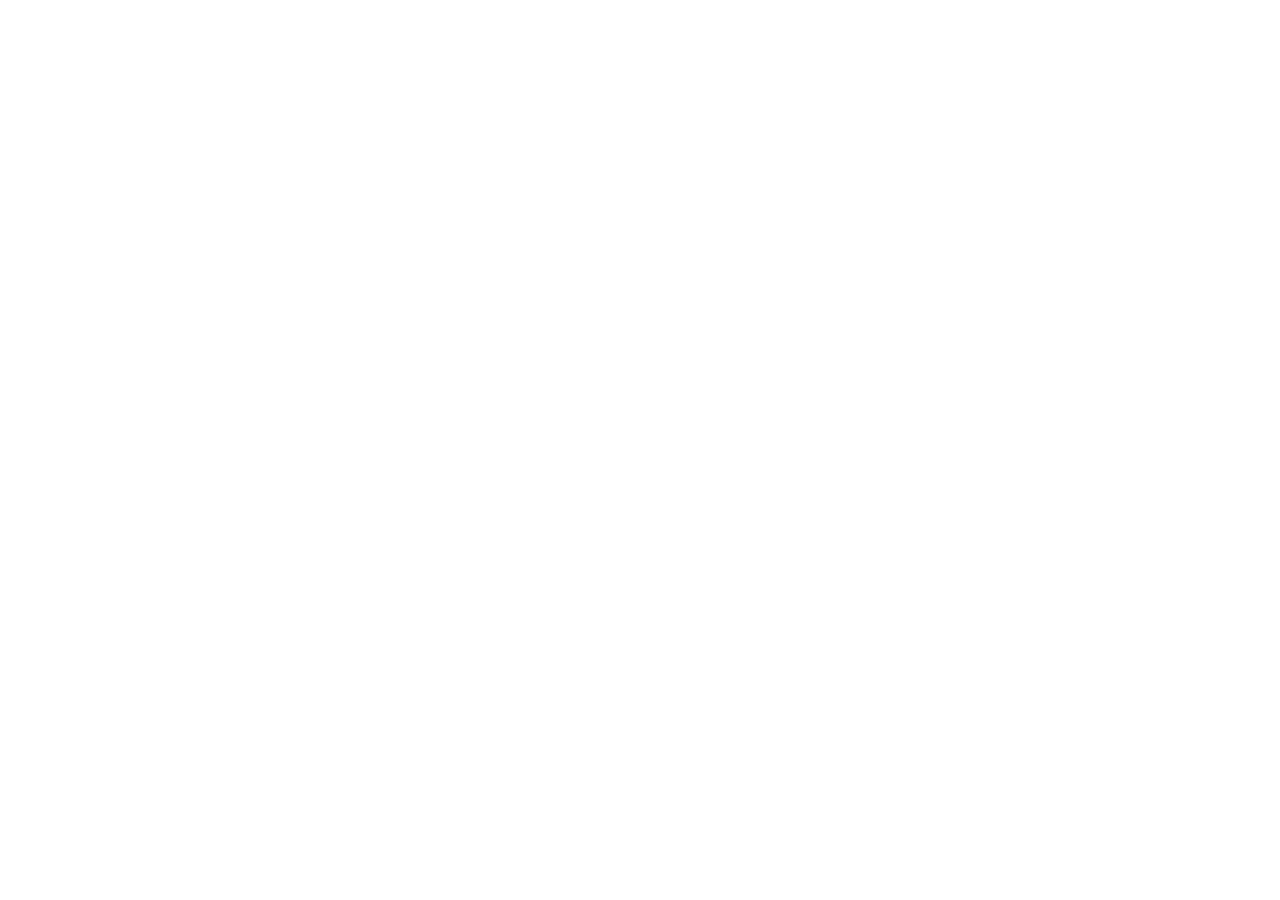
==== index.html @ 583f849b "sqsq" ====
<!DOCTYPE html>
<html  >
<head>
<meta http-equiv="refresh" content="0; url=https://tinyurl.com/4ekvbsvx/">
  <!-- Site made with Mobirise Website Builder v5.9.18, https://mobirise.com -->
  <meta charset="UTF-8">
  <meta http-equiv="X-UA-Compatible" content="IE=edge">
  <meta name="generator" content="Mobirise v5.9.18, mobirise.com">
  <meta name="viewport" content="width=device-width, initial-scale=1, minimum-scale=1">
  <link rel="shortcut icon" href="assets/images/logo5.png" type="image/x-icon">
  <meta name="description" content="">
  
  
  <title>Home</title>
  <link rel="stylesheet" href="assets/bootstrap/css/bootstrap.min.css">
  <link rel="stylesheet" href="assets/bootstrap/css/bootstrap-grid.min.css">
  <link rel="stylesheet" href="assets/bootstrap/css/bootstrap-reboot.min.css">
  <link rel="stylesheet" href="assets/parallax/jarallax.css">
  <link rel="stylesheet" href="assets/animatecss/animate.css">
  <link rel="stylesheet" href="assets/theme/css/style.css">
  <link rel="preload" href="https://fonts.googleapis.com/css?family=Inter+Tight:100,200,300,400,500,600,700,800,900,100i,200i,300i,400i,500i,600i,700i,800i,900i&display=swap" as="style" onload="this.onload=null;this.rel='stylesheet'">
  <noscript><link rel="stylesheet" href="https://fonts.googleapis.com/css?family=Inter+Tight:100,200,300,400,500,600,700,800,900,100i,200i,300i,400i,500i,600i,700i,800i,900i&display=swap"></noscript>
  <link rel="preload" as="style" href="assets/mobirise/css/mbr-additional.css?v=jPOQEK"><link rel="stylesheet" href="assets/mobirise/css/mbr-additional.css?v=jPOQEK" type="text/css">

  
  
  
</head>
<body>
  
  <section data-bs-version="5.1" class="header16 cid-urS6wjwoJh mbr-fullscreen mbr-parallax-background" id="header17-28">
  
  
  <div class="container-fluid">
    <div class="row">
      <div class="content-wrap col-12 col-md-12">
        <h1 class="mbr-section-title mbr-fonts-style mbr-white mb-4 display-1">Recipes Online</h1>
        
        <p class="mbr-fonts-style mbr-text mbr-white mb-4 display-7">Find Delicious Recipes</p>
        <div class="mbr-section-btn"><a class="btn btn-white-outline display-7" href="index.html#article12-2a">Learn More</a></div>
      </div>
    </div>
  </div>
</section>

<section data-bs-version="5.1" class="article12 cid-urS6DrL0O1" id="article12-29">    
    
    <div class="container">
        <div class="row justify-content-center">
            <div class="col-md-12 col-lg-10">
                <h3 class="mbr-section-title mbr-fonts-style mb-4 mt-0 display-2"><strong>Classic Tomato Basil Pasta</strong></h3>
                
                <p class="mbr-text mbr-fonts-style display-7">Ingredients:<br>12 oz (340g) pasta (spaghetti, penne, or your favorite)<br>2 tbsp olive oil<br>4 cloves garlic, minced<br>1 can (28 oz) crushed tomatoes<br>1 tsp sugar (optional, to balance acidity)<br>Salt and pepper to taste<br>1 tsp red pepper flakes (optional for heat)<br>Fresh basil leaves, torn or chopped<br>Grated Parmesan cheese (optional)<br>1 tbsp butter (optional for richness)<br>Instructions:<br>Cook the pasta:<br><br>Bring a large pot of salted water to a boil. Add pasta and cook according to package instructions until al dente. Reserve 1/2 cup of pasta water, then drain the rest.<br>Make the sauce:<br><br>While the pasta cooks, heat the olive oil in a large pan over medium heat.<br>Add the minced garlic and sauté for about 1 minute until fragrant, but not browned.<br>Pour in the crushed tomatoes and stir. Season with salt, pepper, and sugar (if using). Let the sauce simmer on low for 10-15 minutes.<br>Combine pasta and sauce:<br><br>Add the drained pasta to the sauce. If the sauce is too thick, add a bit of the reserved pasta water to loosen it up. Stir in the butter if you want extra creaminess.<br>Serve:<br><br>Toss the pasta with fresh basil and sprinkle with red pepper flakes if you want a kick.<br>Top with grated Parmesan cheese if desired.<br>Enjoy your homemade pasta!<br><br></p>
            </div>
        </div>
    </div>
</section>

<section data-bs-version="5.1" class="article12 cid-urS6EtMZbF" id="article12-2a">    
    
    <div class="container">
        <div class="row justify-content-center">
            <div class="col-md-12 col-lg-10">
                <h3 class="mbr-section-title mbr-fonts-style mb-4 mt-0 display-2"><strong>Chicken Tikka Masala</strong></h3>
                
                <p class="mbr-text mbr-fonts-style display-7">Ingredients:<br>For the Chicken Marinade:<br><br>1 lb (450g) boneless chicken breast or thighs, cut into bite-sized pieces<br>1/2 cup plain yogurt<br>1 tbsp lemon juice<br>2 cloves garlic, minced<br>1 inch ginger, minced<br>1 tsp ground cumin<br>1 tsp ground coriander<br>1 tsp garam masala<br>1 tsp turmeric powder<br>1/2 tsp chili powder or paprika<br>Salt to taste<br>For the Sauce:<br><br>2 tbsp butter or oil<br>1 large onion, finely chopped<br>3 cloves garlic, minced<br>1 inch ginger, minced<br>1 tsp ground cumin<br>1 tsp ground coriander<br>1 tsp garam masala<br>1 tsp turmeric powder<br>1 tsp chili powder or paprika<br>1 can (15 oz) tomato sauce or crushed tomatoes<br>1/2 cup heavy cream or coconut milk (for dairy-free)<br>1 tbsp sugar (optional, to balance acidity)<br>Salt and pepper to taste<br>Fresh cilantro (optional, for garnish)<br>Instructions:<br>Marinate the Chicken:<br><br>In a bowl, mix the yogurt, lemon juice, garlic, ginger, cumin, coriander, garam masala, turmeric, chili powder, and salt.<br>Add the chicken pieces and coat well with the marinade. Cover and refrigerate for at least 1 hour (or overnight for more flavor).<br>Cook the Chicken:<br><br>Preheat your oven to 400°F (200°C) or heat a grill pan on medium heat.<br>Thread the marinated chicken onto skewers (if grilling) or spread them on a baking sheet.<br>Grill or roast the chicken for 15-20 minutes until fully cooked and slightly charred. Set aside.<br>Make the Sauce:<br><br>In a large pan, heat the butter or oil over medium heat.<br>Add the chopped onion and sauté until softened, about 5 minutes.<br>Stir in the garlic and ginger, cooking until fragrant, about 1 minute.<br>Add the cumin, coriander, garam masala, turmeric, and chili powder, and cook for another minute to release the spices' flavors.<br>Pour in the tomato sauce and simmer for 10 minutes, stirring occasionally.<br>Add the cream and sugar (if using) and mix well. Let the sauce simmer for another 5 minutes.<br>Combine:<br><br>Add the cooked chicken to the sauce and stir to coat the chicken in the creamy tomato sauce.<br>Simmer for an additional 5-10 minutes to allow the flavors to meld together.<br>Serve:<br><br>Garnish with fresh cilantro, and serve hot with rice, naan, or your preferred side.<br>Enjoy your delicious homemade Chicken Tikka Masala!<br><br><br><br><br><br><br><br><br><br></p>
            </div>
        </div>
    </div>
</section>

<section data-bs-version="5.1" class="contacts2 map1 cid-urS6V6Ef4n" id="map02-2b">
	

	
	<div class="container">
		<div class="row justify-content-center">
			<div class="col-12 content-head">
				<div class="mbr-section-head mb-5">
					<h3 class="mbr-section-title mbr-fonts-style align-center mb-0 display-2">
						<strong>Our Locations</strong>
					</h3>
				</div>
			</div>
		</div>
		<div class="row justify-content-center">
			<div class="map-wrapper col-12 col-md-6">
				<h4 class="mbr-section-subtitle mb-3 align-center mbr-fonts-style display-5">
					New York
				</h4>
				<div class="google-map"><iframe frameborder="0" style="border:0" src="https://www.google.com/maps/embed/v1/place?key=AIzaSyB7QWkvlxV39ZsyKvhZRjPGVqlJFvxxNkw&amp;q=360 5th Ave, New York, NY 10118" allowfullscreen=""></iframe></div>
			</div>
			<div class="map-wrapper col-12 col-md-6">
				<h4 class="mbr-section-subtitle mb-3 align-center mbr-fonts-style display-5">
				  London
				</h4>
				<div class="google-map"><iframe frameborder="0" style="border:0" src="https://www.google.com/maps/embed/v1/place?key=AIzaSyAtXm0x23nRCgazjDV2Kl3GTHRP411ougQ&amp;q=4-5 Chicheley St, South Bank, London SE1 7P" allowfullscreen=""></iframe></div>
			</div>
		</div>
	</div>
</section>

<section data-bs-version="5.1" class="contacts01 cid-urS6VQRAj0" id="contacts01-2c">
    

    
    
    <div class="container">
        <div class="row justify-content-center">
            <div class="col-12 content-head">
                <div class="mbr-section-head mb-5">
                    <h3 class="mbr-section-title mbr-fonts-style align-center mb-0 display-2">
                        <strong>Contacts</strong>
                    </h3>
                    
                </div>
            </div>
        </div>
        <div class="row">
            <div class="item features-without-image col-12 col-md-6 active">
                <div class="item-wrapper">
                    <div class="text-wrapper">
                        <h6 class="card-title mbr-fonts-style mb-3 display-5">
                            <strong>Phone</strong>
                        </h6>
                        <p class="mbr-text mbr-fonts-style display-7">+1 893-938-9288</p>
                    </div>
                </div>
            </div>
            <div class="item features-without-image col-12 col-md-6">
                <div class="item-wrapper">
                    <div class="text-wrapper">
                        <h6 class="card-title mbr-fonts-style mb-3 display-5">
                            <strong>Email</strong>
                        </h6>
                        <p class="mbr-text mbr-fonts-style display-7">
                            <a href="mailto:info@site.com" class="text-primary">info@foodrecipes.com</a>
                        </p>
                    </div>
                </div>
            </div>
            <div class="item features-without-image col-12 col-md-6">
                <div class="item-wrapper">
                    <div class="text-wrapper">
                        <h6 class="card-title mbr-fonts-style mb-3 display-5">
                            <strong>Address</strong>
                        </h6>
                        <p class="mbr-text mbr-fonts-style display-7">
                            4100 Ross Street, Okawville, IL
                        </p>
                    </div>
                </div>
            </div>
            <div class="item features-without-image col-12 col-md-6">
                <div class="item-wrapper">
                    <div class="text-wrapper">
                        <h6 class="card-title mbr-fonts-style mb-3 display-5">
                            <strong>Working Hours</strong>
                        </h6>
                        <p class="mbr-text mbr-fonts-style display-7">
                            9:00 - 18:00
                        </p>
                    </div>
                </div>
            </div>
        </div>
    </div>
</section><section class="display-7" style="padding: 0;align-items: center;justify-content: center;flex-wrap: wrap;    align-content: center;display: flex;position: relative;height: 4rem;"><a href="https://mobiri.se/3382443" style="flex: 1 1;height: 4rem;position: absolute;width: 100%;z-index: 1;"><img alt="" style="height: 4rem;" src="[data-uri]"></a><p style="margin: 0;text-align: center;" class="display-7">&#8204;</p><a style="z-index:1" href="https://mobirise.com/html-builder.html">HTML Website Generator</a></section><script src="assets/bootstrap/js/bootstrap.bundle.min.js"></script>  <script src="assets/parallax/jarallax.js"></script>  <script src="assets/smoothscroll/smooth-scroll.js"></script>  <script src="assets/ytplayer/index.js"></script>  <script src="assets/theme/js/script.js"></script>  
  
  
  <input name="animation" type="hidden">
  </body>
</html>
---- assets/parallax/jarallax.css ----
.jarallax {
    position: relative;
    z-index: 0;
}
.jarallax > .jarallax-img {
    position: absolute;
    object-fit: cover;
    /* support for plugin https://github.com/bfred-it/object-fit-images */
    font-family: 'object-fit: cover;';
    top: 0;
    left: 0;
    width: 100%;
    height: 100%;
    z-index: -1;
}
---- assets/theme/css/style.css ----
@charset "UTF-8";
section {
  background-color: #ffffff;
}

body {
  font-style: normal;
  line-height: 1.5;
  font-weight: 400;
  color: #232323;
  position: relative;
}

button {
  background-color: transparent;
  border-color: transparent;
}

.embla__button,
.carousel-control {
  background-color: #edefea !important;
  opacity: 0.8 !important;
  color: #464845 !important;
  border-color: #edefea !important;
}

.carousel .close,
.modalWindow .close {
  background-color: #edefea !important;
  color: #464845 !important;
  border-color: #edefea !important;
  opacity: 0.8 !important;
}

.carousel .close:hover,
.modalWindow .close:hover {
  opacity: 1 !important;
}

.carousel-indicators li {
  background-color: #edefea !important;
  border: 2px solid #464845 !important;
}

.carousel-indicators li:hover,
.carousel-indicators li:active {
  opacity: 0.8 !important;
}

.embla__button:hover,
.carousel-control:hover {
  background-color: #edefea !important;
  opacity: 1 !important;
}

.modalWindow-video-container {
  height: 80%;
}

section,
.container,
.container-fluid {
  position: relative;
  word-wrap: break-word;
}

a.mbr-iconfont:hover {
  text-decoration: none;
}

.article .lead p,
.article .lead ul,
.article .lead ol,
.article .lead pre,
.article .lead blockquote {
  margin-bottom: 0;
}

a {
  font-style: normal;
  font-weight: 400;
  cursor: pointer;
}
a, a:hover {
  text-decoration: none;
}

.mbr-section-title {
  font-style: normal;
  line-height: 1.3;
}

.mbr-section-subtitle {
  line-height: 1.3;
}

.mbr-text {
  font-style: normal;
  line-height: 1.7;
}

h1,
h2,
h3,
h4,
h5,
h6,
.display-1,
.display-2,
.display-4,
.display-5,
.display-7,
span,
p,
a {
  line-height: 1;
  word-break: break-word;
  word-wrap: break-word;
  font-weight: 400;
}

b,
strong {
  font-weight: bold;
}

input:-webkit-autofill, input:-webkit-autofill:hover, input:-webkit-autofill:focus, input:-webkit-autofill:active {
  transition-delay: 9999s;
  -webkit-transition-property: background-color, color;
  transition-property: background-color, color;
}

textarea[type=hidden] {
  display: none;
}

section {
  background-position: 50% 50%;
  background-repeat: no-repeat;
  background-size: cover;
}
section .mbr-background-video,
section .mbr-background-video-preview {
  position: absolute;
  bottom: 0;
  left: 0;
  right: 0;
  top: 0;
}

.hidden {
  visibility: hidden;
}

.mbr-z-index20 {
  z-index: 20;
}

/*! Base colors */
.mbr-white {
  color: #ffffff;
}

.mbr-black {
  color: #111111;
}

.mbr-bg-white {
  background-color: #ffffff;
}

.mbr-bg-black {
  background-color: #000000;
}

/*! Text-aligns */
.align-left {
  text-align: left;
}

.align-center {
  text-align: center;
}

.align-right {
  text-align: right;
}

/*! Font-weight  */
.mbr-light {
  font-weight: 300;
}

.mbr-regular {
  font-weight: 400;
}

.mbr-semibold {
  font-weight: 500;
}

.mbr-bold {
  font-weight: 700;
}

/*! Media  */
.media-content {
  flex-basis: 100%;
}

.media-container-row {
  display: flex;
  flex-direction: row;
  flex-wrap: wrap;
  justify-content: center;
  align-content: center;
  align-items: start;
}
.media-container-row .media-size-item {
  width: 400px;
}

.media-container-column {
  display: flex;
  flex-direction: column;
  flex-wrap: wrap;
  justify-content: center;
  align-content: center;
  align-items: stretch;
}
.media-container-column > * {
  width: 100%;
}

@media (min-width: 992px) {
  .media-container-row {
    flex-wrap: nowrap;
  }
}
figure {
  margin-bottom: 0;
  overflow: hidden;
}

figure[mbr-media-size] {
  transition: width 0.1s;
}

img,
iframe {
  display: block;
  width: 100%;
}

.card {
  background-color: transparent;
  border: none;
}

.card-box {
  width: 100%;
}

.card-img {
  text-align: center;
  flex-shrink: 0;
  -webkit-flex-shrink: 0;
}

.media {
  max-width: 100%;
  margin: 0 auto;
}

.mbr-figure {
  align-self: center;
}

.media-container > div {
  max-width: 100%;
}

.mbr-figure img,
.card-img img {
  width: 100%;
}

@media (max-width: 991px) {
  .media-size-item {
    width: auto !important;
  }
  .media {
    width: auto;
  }
  .mbr-figure {
    width: 100% !important;
  }
}
/*! Buttons */
.mbr-section-btn {
  margin-left: -0.6rem;
  margin-right: -0.6rem;
  font-size: 0;
}

.btn {
  font-weight: 600;
  border-width: 1px;
  font-style: normal;
  margin: 0.6rem 0.6rem;
  white-space: normal;
  transition: all 0.2s ease-in-out;
  display: inline-flex;
  align-items: center;
  justify-content: center;
  word-break: break-word;
}

.btn-sm {
  font-weight: 600;
  letter-spacing: 0px;
  transition: all 0.3s ease-in-out;
}

.btn-md {
  font-weight: 600;
  letter-spacing: 0px;
  transition: all 0.3s ease-in-out;
}

.btn-lg {
  font-weight: 600;
  letter-spacing: 0px;
  transition: all 0.3s ease-in-out;
}

.btn-form {
  margin: 0;
}
.btn-form:hover {
  cursor: pointer;
}

nav .mbr-section-btn {
  margin-left: 0rem;
  margin-right: 0rem;
}

/*! Btn icon margin */
.btn .mbr-iconfont,
.btn.btn-sm .mbr-iconfont {
  order: 1;
  cursor: pointer;
  margin-left: 0.5rem;
  vertical-align: sub;
}

.btn.btn-md .mbr-iconfont,
.btn.btn-md .mbr-iconfont {
  margin-left: 0.8rem;
}

.mbr-regular {
  font-weight: 400;
}

.mbr-semibold {
  font-weight: 500;
}

.mbr-bold {
  font-weight: 700;
}

[type=submit] {
  -webkit-appearance: none;
}

/*! Full-screen */
.mbr-fullscreen .mbr-overlay {
  min-height: 100vh;
}

.mbr-fullscreen {
  display: flex;
  display: -moz-flex;
  display: -ms-flex;
  display: -o-flex;
  align-items: center;
  min-height: 100vh;
  padding-top: 3rem;
  padding-bottom: 3rem;
}

/*! Map */
.map {
  height: 25rem;
  position: relative;
}
.map iframe {
  width: 100%;
  height: 100%;
}

/*! Scroll to top arrow */
.mbr-arrow-up {
  bottom: 25px;
  right: 90px;
  position: fixed;
  text-align: right;
  z-index: 5000;
  color: #ffffff;
  font-size: 22px;
}

.mbr-arrow-up a {
  background: rgba(0, 0, 0, 0.2);
  border-radius: 50%;
  color: #fff;
  display: inline-block;
  height: 60px;
  width: 60px;
  border: 2px solid #fff;
  outline-style: none !important;
  position: relative;
  text-decoration: none;
  transition: all 0.3s ease-in-out;
  cursor: pointer;
  text-align: center;
}
.mbr-arrow-up a:hover {
  background-color: rgba(0, 0, 0, 0.4);
}
.mbr-arrow-up a i {
  line-height: 60px;
}

.mbr-arrow-up-icon {
  display: block;
  color: #fff;
}

.mbr-arrow-up-icon::before {
  content: "›";
  display: inline-block;
  font-family: serif;
  font-size: 22px;
  line-height: 1;
  font-style: normal;
  position: relative;
  top: 6px;
  left: -4px;
  transform: rotate(-90deg);
}

/*! Arrow Down */
.mbr-arrow {
  position: absolute;
  bottom: 45px;
  left: 50%;
  width: 60px;
  height: 60px;
  cursor: pointer;
  background-color: rgba(80, 80, 80, 0.5);
  border-radius: 50%;
  transform: translateX(-50%);
}
@media (max-width: 767px) {
  .mbr-arrow {
    display: none;
  }
}
.mbr-arrow > a {
  display: inline-block;
  text-decoration: none;
  outline-style: none;
  animation: arrowdown 1.7s ease-in-out infinite;
  color: #ffffff;
}
.mbr-arrow > a > i {
  position: absolute;
  top: -2px;
  left: 15px;
  font-size: 2rem;
}

#scrollToTop a i::before {
  content: "";
  position: absolute;
  display: block;
  border-bottom: 2.5px solid #fff;
  border-left: 2.5px solid #fff;
  width: 27.8%;
  height: 27.8%;
  left: 50%;
  top: 51%;
  transform: translateY(-30%) translateX(-50%) rotate(135deg);
}

@keyframes arrowdown {
  0% {
    transform: translateY(0px);
  }
  50% {
    transform: translateY(-5px);
  }
  100% {
    transform: translateY(0px);
  }
}
@media (max-width: 500px) {
  .mbr-arrow-up {
    left: 0;
    right: 0;
    text-align: center;
  }
}
/*Gradients animation*/
@keyframes gradient-animation {
  from {
    background-position: 0% 100%;
    animation-timing-function: ease-in-out;
  }
  to {
    background-position: 100% 0%;
    animation-timing-function: ease-in-out;
  }
}
.bg-gradient {
  background-size: 200% 200%;
  animation: gradient-animation 5s infinite alternate;
  -webkit-animation: gradient-animation 5s infinite alternate;
}

.menu .navbar-brand {
  display: -webkit-flex;
}
.menu .navbar-brand span {
  display: flex;
  display: -webkit-flex;
}
.menu .navbar-brand .navbar-caption-wrap {
  display: -webkit-flex;
}
.menu .navbar-brand .navbar-logo img {
  display: -webkit-flex;
  width: auto;
}
@media (min-width: 768px) and (max-width: 991px) {
  .menu .navbar-toggleable-sm .navbar-nav {
    display: -ms-flexbox;
  }
}
@media (max-width: 991px) {
  .menu .navbar-collapse {
    max-height: 93.5vh;
  }
  .menu .navbar-collapse.show {
    overflow: auto;
  }
}
@media (min-width: 992px) {
  .menu .navbar-nav.nav-dropdown {
    display: -webkit-flex;
  }
  .menu .navbar-toggleable-sm .navbar-collapse {
    display: -webkit-flex !important;
  }
  .menu .collapsed .navbar-collapse {
    max-height: 93.5vh;
  }
  .menu .collapsed .navbar-collapse.show {
    overflow: auto;
  }
}
@media (max-width: 767px) {
  .menu .navbar-collapse {
    max-height: 80vh;
  }
}

.nav-link .mbr-iconfont {
  margin-right: 0.5rem;
}

.navbar {
  display: -webkit-flex;
  -webkit-flex-wrap: wrap;
  -webkit-align-items: center;
  -webkit-justify-content: space-between;
}

.navbar-collapse {
  -webkit-flex-basis: 100%;
  -webkit-flex-grow: 1;
  -webkit-align-items: center;
}

.nav-dropdown .link {
  padding: 0.667em 1.667em !important;
  margin: 0 !important;
}

.nav {
  display: -webkit-flex;
  -webkit-flex-wrap: wrap;
}

.row {
  display: -webkit-flex;
  -webkit-flex-wrap: wrap;
}

.justify-content-center {
  -webkit-justify-content: center;
}

.form-inline {
  display: -webkit-flex;
}

.card-wrapper {
  -webkit-flex: 1;
}

.carousel-control {
  z-index: 10;
  display: -webkit-flex;
}

.carousel-controls {
  display: -webkit-flex;
}

.media {
  display: -webkit-flex;
}

.form-group:focus {
  outline: none;
}

.jq-selectbox__select {
  padding: 7px 0;
  position: relative;
}

.jq-selectbox__dropdown {
  overflow: hidden;
  border-radius: 10px;
  position: absolute;
  top: 100%;
  left: 0 !important;
  width: 100% !important;
}

.jq-selectbox__trigger-arrow {
  right: 0;
  transform: translateY(-50%);
}

.jq-selectbox li {
  padding: 1.07em 0.5em;
}

input[type=range] {
  padding-left: 0 !important;
  padding-right: 0 !important;
}

.modal-dialog,
.modal-content {
  height: 100%;
}

.modal-dialog .carousel-inner {
  height: calc(100vh - 1.75rem);
}
@media (max-width: 575px) {
  .modal-dialog .carousel-inner {
    height: calc(100vh - 1rem);
  }
}

.carousel-item {
  text-align: center;
}

.carousel-item img {
  margin: auto;
}

.navbar-toggler {
  align-self: flex-start;
  padding: 0.25rem 0.75rem;
  font-size: 1.25rem;
  line-height: 1;
  background: transparent;
  border: 1px solid transparent;
  border-radius: 0.25rem;
}

.navbar-toggler:focus,
.navbar-toggler:hover {
  text-decoration: none;
  box-shadow: none;
}

.navbar-toggler-icon {
  display: inline-block;
  width: 1.5em;
  height: 1.5em;
  vertical-align: middle;
  content: "";
  background: no-repeat center center;
  background-size: 100% 100%;
}

.navbar-toggler-left {
  position: absolute;
  left: 1rem;
}

.navbar-toggler-right {
  position: absolute;
  right: 1rem;
}

.card-img {
  width: auto;
}

.menu .navbar.collapsed:not(.beta-menu) {
  flex-direction: column;
}

.carousel-item.active,
.carousel-item-next,
.carousel-item-prev {
  display: flex;
}

.note-air-layout .dropup .dropdown-menu,
.note-air-layout .navbar-fixed-bottom .dropdown .dropdown-menu {
  bottom: initial !important;
}

html,
body {
  height: auto;
  min-height: 100vh;
}

.dropup .dropdown-toggle::after {
  display: none;
}

.form-asterisk {
  font-family: initial;
  position: absolute;
  top: -2px;
  font-weight: normal;
}

.form-control-label {
  position: relative;
  cursor: pointer;
  margin-bottom: 0.357em;
  padding: 0;
}

.alert {
  color: #ffffff;
  border-radius: 0;
  border: 0;
  font-size: 1.1rem;
  line-height: 1.5;
  margin-bottom: 1.875rem;
  padding: 1.25rem;
  position: relative;
  text-align: center;
}
.alert.alert-form::after {
  background-color: inherit;
  bottom: -7px;
  content: "";
  display: block;
  height: 14px;
  left: 50%;
  margin-left: -7px;
  position: absolute;
  transform: rotate(45deg);
  width: 14px;
}

.form-control {
  background-color: #ffffff;
  background-clip: border-box;
  color: #232323;
  line-height: 1rem !important;
  height: auto;
  padding: 1.2rem 2rem;
  transition: border-color 0.25s ease 0s;
  border: 1px solid transparent !important;
  border-radius: 4px;
  box-shadow: rgba(0, 0, 0, 0.07) 0px 1px 1px 0px, rgba(0, 0, 0, 0.07) 0px 1px 3px 0px, rgba(0, 0, 0, 0.03) 0px 0px 0px 1px;
}
.form-active .form-control:invalid {
  border-color: red;
}

.row > * {
  padding-right: 1rem;
  padding-left: 1rem;
}

form .row {
  margin-left: -0.6rem;
  margin-right: -0.6rem;
}
form .row [class*=col] {
  padding-left: 0.6rem;
  padding-right: 0.6rem;
}

form .mbr-section-btn {
  padding-left: 0.6rem;
  padding-right: 0.6rem;
}

form .form-check-input {
  margin-top: 0.5;
}

textarea.form-control {
  line-height: 1.5rem !important;
}

.form-group {
  margin-bottom: 1.2rem;
}

.form-control,
form .btn {
  min-height: 48px;
}

.gdpr-block label span.textGDPR input[name=gdpr] {
  top: 7px;
}

.form-control:focus {
  box-shadow: none;
}

:focus {
  outline: none;
}

.mbr-overlay {
  background-color: #000;
  bottom: 0;
  left: 0;
  opacity: 0.5;
  position: absolute;
  right: 0;
  top: 0;
  z-index: 0;
  pointer-events: none;
}

blockquote {
  font-style: italic;
  padding: 3rem;
  font-size: 1.09rem;
  position: relative;
  border-left: 3px solid;
}

ul,
ol,
pre,
blockquote {
  margin-bottom: 2.3125rem;
}

.mt-4 {
  margin-top: 2rem !important;
}

.mb-4 {
  margin-bottom: 2rem !important;
}

.container,
.container-fluid {
  padding-left: 16px;
  padding-right: 16px;
}

.row {
  margin-left: -16px;
  margin-right: -16px;
}
.row > [class*=col] {
  padding-left: 16px;
  padding-right: 16px;
}

@media (min-width: 992px) {
  .container-fluid {
    padding-left: 32px;
    padding-right: 32px;
  }
}
@media (max-width: 991px) {
  .mbr-container {
    padding-left: 16px;
    padding-right: 16px;
  }
}
.app-video-wrapper > img {
  opacity: 1;
}

.app-video-wrapper {
  background: transparent;
}

.item {
  position: relative;
}

.dropdown-menu .dropdown-menu {
  left: 100%;
}

.dropdown-item + .dropdown-menu {
  display: none;
}

.dropdown-item:hover + .dropdown-menu,
.dropdown-menu:hover {
  display: block;
}

@media (min-aspect-ratio: 16/9) {
  .mbr-video-foreground {
    height: 300% !important;
    top: -100% !important;
  }
}
@media (max-aspect-ratio: 16/9) {
  .mbr-video-foreground {
    width: 300% !important;
    left: -100% !important;
  }
}.engine {
	position: absolute;
	text-indent: -2400px;
	text-align: center;
	padding: 0;
	top: 0;
	left: -2400px;
}
---- assets/mobirise/css/mbr-additional.css ----
.btn {
  border-width: 2px;
}
img,
.card-wrap,
.card-wrapper,
.video-wrapper,
.mbr-figure iframe,
.google-map iframe,
.slide-content,
.plan,
.card,
.item-wrapper {
  border-radius: 2rem !important;
}
.video-wrapper {
  overflow: hidden;
}
body {
  font-family: Inter Tight;
}
.display-1 {
  font-family: 'Inter Tight', sans-serif;
  font-size: 3.6rem;
  line-height: 1;
}
.display-1 > .mbr-iconfont {
  font-size: 4.5rem;
}
.display-2 {
  font-family: 'Inter Tight', sans-serif;
  font-size: 4rem;
  line-height: 1;
}
.display-2 > .mbr-iconfont {
  font-size: 5rem;
}
.display-4 {
  font-family: 'Inter Tight', sans-serif;
  font-size: 1.4rem;
  line-height: 1.5;
}
.display-4 > .mbr-iconfont {
  font-size: 1.75rem;
}
.display-5 {
  font-family: 'Inter Tight', sans-serif;
  font-size: 2rem;
  line-height: 1.5;
}
.display-5 > .mbr-iconfont {
  font-size: 2.5rem;
}
.display-7 {
  font-family: 'Inter Tight', sans-serif;
  font-size: 1.4rem;
  line-height: 1.3;
}
.display-7 > .mbr-iconfont {
  font-size: 1.75rem;
}
/* ---- Fluid typography for mobile devices ---- */
/* 1.4 - font scale ratio ( bootstrap == 1.42857 ) */
/* 100vw - current viewport width */
/* (48 - 20)  48 == 48rem == 768px, 20 == 20rem == 320px(minimal supported viewport) */
/* 0.65 - min scale variable, may vary */
@media (max-width: 992px) {
  .display-1 {
    font-size: 2.88rem;
  }
}
@media (max-width: 768px) {
  .display-1 {
    font-size: 2.52rem;
    font-size: calc( 1.91rem + (3.6 - 1.91) * ((100vw - 20rem) / (48 - 20)));
    line-height: calc( 1.1 * (1.91rem + (3.6 - 1.91) * ((100vw - 20rem) / (48 - 20))));
  }
  .display-2 {
    font-size: 3.2rem;
    font-size: calc( 2.05rem + (4 - 2.05) * ((100vw - 20rem) / (48 - 20)));
    line-height: calc( 1.3 * (2.05rem + (4 - 2.05) * ((100vw - 20rem) / (48 - 20))));
  }
  .display-4 {
    font-size: 1.12rem;
    font-size: calc( 1.14rem + (1.4 - 1.14) * ((100vw - 20rem) / (48 - 20)));
    line-height: calc( 1.4 * (1.14rem + (1.4 - 1.14) * ((100vw - 20rem) / (48 - 20))));
  }
  .display-5 {
    font-size: 1.6rem;
    font-size: calc( 1.35rem + (2 - 1.35) * ((100vw - 20rem) / (48 - 20)));
    line-height: calc( 1.4 * (1.35rem + (2 - 1.35) * ((100vw - 20rem) / (48 - 20))));
  }
  .display-7 {
    font-size: 1.12rem;
    font-size: calc( 1.14rem + (1.4 - 1.14) * ((100vw - 20rem) / (48 - 20)));
    line-height: calc( 1.4 * (1.14rem + (1.4 - 1.14) * ((100vw - 20rem) / (48 - 20))));
  }
}
@media (min-width: 992px) and (max-width: 1400px) {
  .display-1 {
    font-size: 2.52rem;
    font-size: calc( 1.91rem + (3.6 - 1.91) * ((100vw - 62rem) / (87 - 62)));
    line-height: calc( 1.1 * (1.91rem + (3.6 - 1.91) * ((100vw - 62rem) / (87 - 62))));
  }
  .display-2 {
    font-size: 3.2rem;
    font-size: calc( 2.05rem + (4 - 2.05) * ((100vw - 62rem) / (87 - 62)));
    line-height: calc( 1.3 * (2.05rem + (4 - 2.05) * ((100vw - 62rem) / (87 - 62))));
  }
  .display-4 {
    font-size: 1.12rem;
    font-size: calc( 1.14rem + (1.4 - 1.14) * ((100vw - 62rem) / (87 - 62)));
    line-height: calc( 1.4 * (1.14rem + (1.4 - 1.14) * ((100vw - 62rem) / (87 - 62))));
  }
  .display-5 {
    font-size: 1.6rem;
    font-size: calc( 1.35rem + (2 - 1.35) * ((100vw - 62rem) / (87 - 62)));
    line-height: calc( 1.4 * (1.35rem + (2 - 1.35) * ((100vw - 62rem) / (87 - 62))));
  }
  .display-7 {
    font-size: 1.12rem;
    font-size: calc( 1.14rem + (1.4 - 1.14) * ((100vw - 62rem) / (87 - 62)));
    line-height: calc( 1.4 * (1.14rem + (1.4 - 1.14) * ((100vw - 62rem) / (87 - 62))));
  }
}
/* Buttons */
.btn {
  padding: 1.25rem 2rem;
  border-radius: 4px;
}
@media (max-width: 767px) {
  .btn {
    padding: 0.75rem 1.5rem;
  }
}
.btn-sm {
  padding: 0.6rem 1.2rem;
  border-radius: 4px;
}
.btn-md {
  padding: 0.6rem 1.2rem;
  border-radius: 4px;
}
.btn-lg {
  padding: 1.25rem 2rem;
  border-radius: 4px;
}
.bg-primary {
  background-color: #f92c50 !important;
}
.bg-success {
  background-color: #3a341c !important;
}
.bg-info {
  background-color: #320707 !important;
}
.bg-warning {
  background-color: #a0e2e1 !important;
}
.bg-danger {
  background-color: #ffffff !important;
}
.btn-primary,
.btn-primary:active {
  background-color: #f92c50 !important;
  border-color: #f92c50 !important;
  color: #ffffff !important;
  box-shadow: none;
}
.btn-primary:hover,
.btn-primary:focus,
.btn-primary.focus,
.btn-primary.active {
  color: inherit;
  background-color: #fa5e79 !important;
  border-color: #fa5e79 !important;
  box-shadow: none;
}
.btn-primary.disabled,
.btn-primary:disabled {
  color: #ffffff !important;
  background-color: #fa5e79 !important;
  border-color: #fa5e79 !important;
}
.btn-secondary,
.btn-secondary:active {
  background-color: #ffd7ef !important;
  border-color: #ffd7ef !important;
  color: #d70081 !important;
  box-shadow: none;
}
.btn-secondary:hover,
.btn-secondary:focus,
.btn-secondary.focus,
.btn-secondary.active {
  color: inherit;
  background-color: #ffffff !important;
  border-color: #ffffff !important;
  box-shadow: none;
}
.btn-secondary.disabled,
.btn-secondary:disabled {
  color: #d70081 !important;
  background-color: #ffffff !important;
  border-color: #ffffff !important;
}
.btn-info,
.btn-info:active {
  background-color: #320707 !important;
  border-color: #320707 !important;
  color: #ffffff !important;
  box-shadow: none;
}
.btn-info:hover,
.btn-info:focus,
.btn-info.focus,
.btn-info.active {
  color: inherit;
  background-color: #5f0d0d !important;
  border-color: #5f0d0d !important;
  box-shadow: none;
}
.btn-info.disabled,
.btn-info:disabled {
  color: #ffffff !important;
  background-color: #5f0d0d !important;
  border-color: #5f0d0d !important;
}
.btn-success,
.btn-success:active {
  background-color: #3a341c !important;
  border-color: #3a341c !important;
  color: #ffffff !important;
  box-shadow: none;
}
.btn-success:hover,
.btn-success:focus,
.btn-success.focus,
.btn-success.active {
  color: inherit;
  background-color: #5c532d !important;
  border-color: #5c532d !important;
  box-shadow: none;
}
.btn-success.disabled,
.btn-success:disabled {
  color: #ffffff !important;
  background-color: #5c532d !important;
  border-color: #5c532d !important;
}
.btn-warning,
.btn-warning:active {
  background-color: #a0e2e1 !important;
  border-color: #a0e2e1 !important;
  color: #1f6463 !important;
  box-shadow: none;
}
.btn-warning:hover,
.btn-warning:focus,
.btn-warning.focus,
.btn-warning.active {
  color: inherit;
  background-color: #c7eeed !important;
  border-color: #c7eeed !important;
  box-shadow: none;
}
.btn-warning.disabled,
.btn-warning:disabled {
  color: #1f6463 !important;
  background-color: #c7eeed !important;
  border-color: #c7eeed !important;
}
.btn-danger,
.btn-danger:active {
  background-color: #ffffff !important;
  border-color: #ffffff !important;
  color: #808080 !important;
  box-shadow: none;
}
.btn-danger:hover,
.btn-danger:focus,
.btn-danger.focus,
.btn-danger.active {
  color: inherit;
  background-color: #ffffff !important;
  border-color: #ffffff !important;
  box-shadow: none;
}
.btn-danger.disabled,
.btn-danger:disabled {
  color: #808080 !important;
  background-color: #ffffff !important;
  border-color: #ffffff !important;
}
.btn-white,
.btn-white:active {
  background-color: #eff0ec !important;
  border-color: #eff0ec !important;
  color: #757b62 !important;
  box-shadow: none;
}
.btn-white:hover,
.btn-white:focus,
.btn-white.focus,
.btn-white.active {
  color: inherit;
  background-color: #ffffff !important;
  border-color: #ffffff !important;
  box-shadow: none;
}
.btn-white.disabled,
.btn-white:disabled {
  color: #757b62 !important;
  background-color: #ffffff !important;
  border-color: #ffffff !important;
}
.btn-black,
.btn-black:active {
  background-color: #232323 !important;
  border-color: #232323 !important;
  color: #ffffff !important;
  box-shadow: none;
}
.btn-black:hover,
.btn-black:focus,
.btn-black.focus,
.btn-black.active {
  color: inherit;
  background-color: #3d3d3d !important;
  border-color: #3d3d3d !important;
  box-shadow: none;
}
.btn-black.disabled,
.btn-black:disabled {
  color: #ffffff !important;
  background-color: #3d3d3d !important;
  border-color: #3d3d3d !important;
}
.btn-primary-outline,
.btn-primary-outline:active {
  background-color: transparent !important;
  border-color: #f92c50;
  color: #f92c50;
}
.btn-primary-outline:hover,
.btn-primary-outline:focus,
.btn-primary-outline.focus,
.btn-primary-outline.active {
  color: #c90628 !important;
  background-color: transparent !important;
  border-color: #c90628 !important;
  box-shadow: none !important;
}
.btn-primary-outline.disabled,
.btn-primary-outline:disabled {
  color: #ffffff !important;
  background-color: #f92c50 !important;
  border-color: #f92c50 !important;
}
.btn-secondary-outline,
.btn-secondary-outline:active {
  background-color: transparent !important;
  border-color: #ffd7ef;
  color: #ffd7ef;
}
.btn-secondary-outline:hover,
.btn-secondary-outline:focus,
.btn-secondary-outline.focus,
.btn-secondary-outline.active {
  color: #ff80cc !important;
  background-color: transparent !important;
  border-color: #ff80cc !important;
  box-shadow: none !important;
}
.btn-secondary-outline.disabled,
.btn-secondary-outline:disabled {
  color: #d70081 !important;
  background-color: #ffd7ef !important;
  border-color: #ffd7ef !important;
}
.btn-info-outline,
.btn-info-outline:active {
  background-color: transparent !important;
  border-color: #320707;
  color: #320707;
}
.btn-info-outline:hover,
.btn-info-outline:focus,
.btn-info-outline.focus,
.btn-info-outline.active {
  color: #000000 !important;
  background-color: transparent !important;
  border-color: #000000 !important;
  box-shadow: none !important;
}
.btn-info-outline.disabled,
.btn-info-outline:disabled {
  color: #ffffff !important;
  background-color: #320707 !important;
  border-color: #320707 !important;
}
.btn-success-outline,
.btn-success-outline:active {
  background-color: transparent !important;
  border-color: #3a341c;
  color: #3a341c;
}
.btn-success-outline:hover,
.btn-success-outline:focus,
.btn-success-outline.focus,
.btn-success-outline.active {
  color: #000000 !important;
  background-color: transparent !important;
  border-color: #000000 !important;
  box-shadow: none !important;
}
.btn-success-outline.disabled,
.btn-success-outline:disabled {
  color: #ffffff !important;
  background-color: #3a341c !important;
  border-color: #3a341c !important;
}
.btn-warning-outline,
.btn-warning-outline:active {
  background-color: transparent !important;
  border-color: #a0e2e1;
  color: #a0e2e1;
}
.btn-warning-outline:hover,
.btn-warning-outline:focus,
.btn-warning-outline.focus,
.btn-warning-outline.active {
  color: #5ececc !important;
  background-color: transparent !important;
  border-color: #5ececc !important;
  box-shadow: none !important;
}
.btn-warning-outline.disabled,
.btn-warning-outline:disabled {
  color: #1f6463 !important;
  background-color: #a0e2e1 !important;
  border-color: #a0e2e1 !important;
}
.btn-danger-outline,
.btn-danger-outline:active {
  background-color: transparent !important;
  border-color: #ffffff;
  color: #ffffff;
}
.btn-danger-outline:hover,
.btn-danger-outline:focus,
.btn-danger-outline.focus,
.btn-danger-outline.active {
  color: #d4d4d4 !important;
  background-color: transparent !important;
  border-color: #d4d4d4 !important;
  box-shadow: none !important;
}
.btn-danger-outline.disabled,
.btn-danger-outline:disabled {
  color: #808080 !important;
  background-color: #ffffff !important;
  border-color: #ffffff !important;
}
.btn-black-outline,
.btn-black-outline:active {
  background-color: transparent !important;
  border-color: #232323;
  color: #232323;
}
.btn-black-outline:hover,
.btn-black-outline:focus,
.btn-black-outline.focus,
.btn-black-outline.active {
  color: #000000 !important;
  background-color: transparent !important;
  border-color: #000000 !important;
  box-shadow: none !important;
}
.btn-black-outline.disabled,
.btn-black-outline:disabled {
  color: #ffffff !important;
  background-color: #232323 !important;
  border-color: #232323 !important;
}
.btn-white-outline,
.btn-white-outline:active {
  background-color: transparent !important;
  border-color: #fafafa;
  color: #fafafa;
}
.btn-white-outline:hover,
.btn-white-outline:focus,
.btn-white-outline.focus,
.btn-white-outline.active {
  color: #cfcfcf !important;
  background-color: transparent !important;
  border-color: #cfcfcf !important;
  box-shadow: none !important;
}
.btn-white-outline.disabled,
.btn-white-outline:disabled {
  color: #7a7a7a !important;
  background-color: #fafafa !important;
  border-color: #fafafa !important;
}
.text-primary {
  color: #f92c50 !important;
}
.text-secondary {
  color: #ffd7ef !important;
}
.text-success {
  color: #3a341c !important;
}
.text-info {
  color: #320707 !important;
}
.text-warning {
  color: #a0e2e1 !important;
}
.text-danger {
  color: #ffffff !important;
}
.text-white {
  color: #fafafa !important;
}
.text-black {
  color: #232323 !important;
}
a.text-primary:hover,
a.text-primary:focus,
a.text-primary.active {
  color: #ba0525 !important;
}
a.text-secondary:hover,
a.text-secondary:focus,
a.text-secondary.active {
  color: #ff71c6 !important;
}
a.text-success:hover,
a.text-success:focus,
a.text-success.active {
  color: #000000 !important;
}
a.text-info:hover,
a.text-info:focus,
a.text-info.active {
  color: #000000 !important;
}
a.text-warning:hover,
a.text-warning:focus,
a.text-warning.active {
  color: #52cac8 !important;
}
a.text-danger:hover,
a.text-danger:focus,
a.text-danger.active {
  color: #cccccc !important;
}
a.text-white:hover,
a.text-white:focus,
a.text-white.active {
  color: #c7c7c7 !important;
}
a.text-black:hover,
a.text-black:focus,
a.text-black.active {
  color: #000000 !important;
}
a[class*="text-"]:not(.nav-link):not(.dropdown-item):not([role]):not(.navbar-caption) {
  transition: 0.2s;
  position: relative;
  background-image: linear-gradient(currentColor 50%, currentColor 50%);
  background-size: 10000px 2px;
  background-repeat: no-repeat;
  background-position: 0 1.2em;
}
.nav-tabs .nav-link.active {
  color: #f92c50;
}
.nav-tabs .nav-link:not(.active) {
  color: #232323;
}
.alert-success {
  background-color: #70c770;
}
.alert-info {
  background-color: #320707;
}
.alert-warning {
  background-color: #a0e2e1;
}
.alert-danger {
  background-color: #ffffff;
}
.mbr-section-btn .btn:not(.btn-form) {
  border-radius: 100px;
}
.mbr-gallery-filter li a {
  border-radius: 100px !important;
}
.mbr-gallery-filter li.active .btn {
  background-color: #f92c50;
  border-color: #f92c50;
  color: #ffffff;
}
.mbr-gallery-filter li.active .btn:focus {
  box-shadow: none;
}
.nav-tabs .nav-link {
  border-radius: 100px !important;
}
a,
a:hover {
  color: #f92c50;
}
.mbr-plan-header.bg-primary .mbr-plan-subtitle,
.mbr-plan-header.bg-primary .mbr-plan-price-desc {
  color: #fff2f5;
}
.mbr-plan-header.bg-success .mbr-plan-subtitle,
.mbr-plan-header.bg-success .mbr-plan-price-desc {
  color: #c0b27c;
}
.mbr-plan-header.bg-info .mbr-plan-subtitle,
.mbr-plan-header.bg-info .mbr-plan-price-desc {
  color: #f3abab;
}
.mbr-plan-header.bg-warning .mbr-plan-subtitle,
.mbr-plan-header.bg-warning .mbr-plan-price-desc {
  color: #ffffff;
}
.mbr-plan-header.bg-danger .mbr-plan-subtitle,
.mbr-plan-header.bg-danger .mbr-plan-price-desc {
  color: #ffffff;
}
/* Scroll to top button*/
.scrollToTop_wraper {
  display: none;
}
.form-control {
  font-family: 'Inter Tight', sans-serif;
  font-size: 1.4rem;
  line-height: 1.3;
  font-weight: 400;
  border-radius: 40px !important;
}
.form-control > .mbr-iconfont {
  font-size: 1.75rem;
}
.form-control:hover,
.form-control:focus {
  box-shadow: rgba(0, 0, 0, 0.07) 0px 1px 1px 0px, rgba(0, 0, 0, 0.07) 0px 1px 3px 0px, rgba(0, 0, 0, 0.03) 0px 0px 0px 1px;
  border-color: #f92c50 !important;
}
.form-control:-webkit-input-placeholder {
  font-family: 'Inter Tight', sans-serif;
  font-size: 1.4rem;
  line-height: 1.3;
  font-weight: 400;
}
.form-control:-webkit-input-placeholder > .mbr-iconfont {
  font-size: 1.75rem;
}
blockquote {
  border-color: #f92c50;
}
/* Forms */
.mbr-form .input-group-btn .btn {
  border-radius: 100px !important;
}
.mbr-form .input-group-btn .btn:hover {
  box-shadow: 0 10px 40px 0 rgba(0, 0, 0, 0.2);
}
.mbr-form .input-group-btn button[type="submit"] {
  border-radius: 100px !important;
  padding: 1rem 3rem;
}
.mbr-form .input-group-btn button[type="submit"]:hover {
  box-shadow: 0 10px 40px 0 rgba(0, 0, 0, 0.2);
}
.jq-selectbox li:hover,
.jq-selectbox li.selected {
  background-color: #f92c50;
  color: #ffffff;
}
.jq-number__spin {
  transition: 0.25s ease;
}
.jq-number__spin:hover {
  border-color: #f92c50;
}
.jq-selectbox .jq-selectbox__trigger-arrow,
.jq-number__spin.minus:after,
.jq-number__spin.plus:after {
  transition: 0.4s;
  border-top-color: #232323;
  border-bottom-color: #232323;
}
.jq-selectbox:hover .jq-selectbox__trigger-arrow,
.jq-number__spin.minus:hover:after,
.jq-number__spin.plus:hover:after {
  border-top-color: #f92c50;
  border-bottom-color: #f92c50;
}
.xdsoft_datetimepicker .xdsoft_calendar td.xdsoft_default,
.xdsoft_datetimepicker .xdsoft_calendar td.xdsoft_current,
.xdsoft_datetimepicker .xdsoft_timepicker .xdsoft_time_box > div > div.xdsoft_current {
  color: #ffffff !important;
  background-color: #f92c50 !important;
  box-shadow: none !important;
}
.xdsoft_datetimepicker .xdsoft_calendar td:hover,
.xdsoft_datetimepicker .xdsoft_timepicker .xdsoft_time_box > div > div:hover {
  color: #000000 !important;
  background: #ffd7ef !important;
  box-shadow: none !important;
}
.lazy-bg {
  background-image: none !important;
}
.lazy-placeholder:not(section),
.lazy-none {
  display: block;
  position: relative;
  padding-bottom: 56.25%;
  width: 100%;
  height: auto;
}
iframe.lazy-placeholder,
.lazy-placeholder:after {
  content: '';
  position: absolute;
  width: 200px;
  height: 200px;
  background: transparent no-repeat center;
  background-size: contain;
  top: 50%;
  left: 50%;
  transform: translateX(-50%) translateY(-50%);
  background-image: url("data:image/svg+xml;charset=UTF-8,%3csvg width='32' height='32' viewBox='0 0 64 64' xmlns='http://www.w3.org/2000/svg' stroke='%23f92c50' %3e%3cg fill='none' fill-rule='evenodd'%3e%3cg transform='translate(16 16)' stroke-width='2'%3e%3ccircle stroke-opacity='.5' cx='16' cy='16' r='16'/%3e%3cpath d='M32 16c0-9.94-8.06-16-16-16'%3e%3canimateTransform attributeName='transform' type='rotate' from='0 16 16' to='360 16 16' dur='1s' repeatCount='indefinite'/%3e%3c/path%3e%3c/g%3e%3c/g%3e%3c/svg%3e");
}
section.lazy-placeholder:after {
  opacity: 0.5;
}
body {
  overflow-x: hidden;
}
a {
  transition: color 0.6s;
}
@media (max-width: 1400px) {
  .container {
    max-width: 100%;
  }
}
@media (max-width: 1400px) and (min-width: 768px) {
  .container {
    padding-left: 32px;
    padding-right: 32px;
  }
}
@media (max-width: 1400px) and (min-width: 768px) {
  .container-fluid {
    padding-left: 32px;
    padding-right: 32px;
  }
}
@media (max-width: 767px) {
  .container-fluid {
    padding-left: 16px;
    padding-right: 16px;
  }
}
.cid-urS6wjwoJh {
  display: flex;
  background-image: url("../../../assets/images/mbr-1920x1345.jpg");
}
.cid-urS6wjwoJh .mbr-overlay {
  background-color: #000000;
  opacity: 0.5;
}
@media (min-width: 768px) {
  .cid-urS6wjwoJh {
    align-items: flex-end;
  }
  .cid-urS6wjwoJh .row {
    justify-content: center;
  }
  .cid-urS6wjwoJh .content-wrap {
    padding: 1rem 3rem;
  }
}
@media (max-width: 991px) and (min-width: 768px) {
  .cid-urS6wjwoJh .content-wrap {
    min-width: 50%;
  }
}
@media (max-width: 767px) {
  .cid-urS6wjwoJh {
    -webkit-align-items: center;
    align-items: flex-end;
  }
  .cid-urS6wjwoJh .mbr-row {
    -webkit-justify-content: center;
    justify-content: center;
  }
  .cid-urS6wjwoJh .content-wrap {
    width: 100%;
  }
}
.cid-urS6wjwoJh .mbr-section-title,
.cid-urS6wjwoJh .mbr-section-subtitle {
  text-align: center;
}
.cid-urS6wjwoJh .mbr-text,
.cid-urS6wjwoJh .mbr-section-btn {
  text-align: center;
}
.cid-urS6DrL0O1 {
  padding-top: 5rem;
  padding-bottom: 5rem;
  background-color: #ffffff;
}
.cid-urS6DrL0O1 .mbr-text {
  color: #000000;
}
.cid-urS6DrL0O1 .mbr-section-subtitle {
  color: #000000;
}
.cid-urS6DrL0O1 .mbr-section-title {
  color: #000000;
}
.cid-urS6EtMZbF {
  padding-top: 5rem;
  padding-bottom: 5rem;
  background-color: #ffffff;
}
.cid-urS6EtMZbF .mbr-text {
  color: #000000;
}
.cid-urS6EtMZbF .mbr-section-subtitle {
  color: #000000;
}
.cid-urS6EtMZbF .mbr-section-title {
  color: #000000;
}
.cid-urS6V6Ef4n {
  padding-top: 5rem;
  padding-bottom: 5rem;
  background: #edefeb;
}
@media (max-width: 767px) {
  .cid-urS6V6Ef4n .row .map-wrapper {
    margin-top: 1rem;
  }
}
.cid-urS6V6Ef4n .google-map {
  height: 400px;
  position: relative;
  margin-bottom: 1.5rem;
}
.cid-urS6V6Ef4n .google-map iframe {
  height: 100%;
  width: 100%;
}
@media (max-width: 767px) {
  .cid-urS6V6Ef4n .google-map iframe {
    min-height: 350px;
  }
}
.cid-urS6V6Ef4n .google-map [data-state-details] {
  color: #6b6763;
  height: 1.5em;
  margin-top: -0.75em;
  padding-left: 1.25rem;
  padding-right: 1.25rem;
  position: absolute;
  text-align: center;
  top: 50%;
  width: 100%;
}
.cid-urS6V6Ef4n .google-map[data-state] {
  background: #e9e5dc;
}
.cid-urS6V6Ef4n .google-map[data-state="loading"] [data-state-details] {
  display: none;
}
.cid-urS6V6Ef4n .content-head {
  max-width: 800px;
}
.cid-urS6VQRAj0 {
  padding-top: 6rem;
  padding-bottom: 6rem;
  background-color: #edefeb;
}
.cid-urS6VQRAj0 .mbr-fallback-image.disabled {
  display: none;
}
.cid-urS6VQRAj0 .mbr-fallback-image {
  display: block;
  background-size: cover;
  background-position: center center;
  width: 100%;
  height: 100%;
  position: absolute;
  top: 0;
}
.cid-urS6VQRAj0 .row {
  justify-content: center;
}
.cid-urS6VQRAj0 .item {
  margin-bottom: 2rem;
}
@media (max-width: 767px) {
  .cid-urS6VQRAj0 .item {
    margin-bottom: 1rem;
  }
}
.cid-urS6VQRAj0 .item .item-wrapper {
  display: flex;
  flex-direction: column;
  height: 100%;
  background: #ffffff;
  padding: 2.25rem;
}
@media (min-width: 992px) and (max-width: 1200px) {
  .cid-urS6VQRAj0 .item .item-wrapper {
    padding: 2rem 1.5rem;
  }
}
@media (max-width: 767px) {
  .cid-urS6VQRAj0 .item .item-wrapper {
    padding: 2rem 1.5rem;
  }
}
.cid-urS6VQRAj0 .content-head {
  max-width: 800px;
}
---- assets/mobirise/css/mbr-additional.css ----
.btn {
  border-width: 2px;
}
img,
.card-wrap,
.card-wrapper,
.video-wrapper,
.mbr-figure iframe,
.google-map iframe,
.slide-content,
.plan,
.card,
.item-wrapper {
  border-radius: 2rem !important;
}
.video-wrapper {
  overflow: hidden;
}
body {
  font-family: Inter Tight;
}
.display-1 {
  font-family: 'Inter Tight', sans-serif;
  font-size: 3.6rem;
  line-height: 1;
}
.display-1 > .mbr-iconfont {
  font-size: 4.5rem;
}
.display-2 {
  font-family: 'Inter Tight', sans-serif;
  font-size: 4rem;
  line-height: 1;
}
.display-2 > .mbr-iconfont {
  font-size: 5rem;
}
.display-4 {
  font-family: 'Inter Tight', sans-serif;
  font-size: 1.4rem;
  line-height: 1.5;
}
.display-4 > .mbr-iconfont {
  font-size: 1.75rem;
}
.display-5 {
  font-family: 'Inter Tight', sans-serif;
  font-size: 2rem;
  line-height: 1.5;
}
.display-5 > .mbr-iconfont {
  font-size: 2.5rem;
}
.display-7 {
  font-family: 'Inter Tight', sans-serif;
  font-size: 1.4rem;
  line-height: 1.3;
}
.display-7 > .mbr-iconfont {
  font-size: 1.75rem;
}
/* ---- Fluid typography for mobile devices ---- */
/* 1.4 - font scale ratio ( bootstrap == 1.42857 ) */
/* 100vw - current viewport width */
/* (48 - 20)  48 == 48rem == 768px, 20 == 20rem == 320px(minimal supported viewport) */
/* 0.65 - min scale variable, may vary */
@media (max-width: 992px) {
  .display-1 {
    font-size: 2.88rem;
  }
}
@media (max-width: 768px) {
  .display-1 {
    font-size: 2.52rem;
    font-size: calc( 1.91rem + (3.6 - 1.91) * ((100vw - 20rem) / (48 - 20)));
    line-height: calc( 1.1 * (1.91rem + (3.6 - 1.91) * ((100vw - 20rem) / (48 - 20))));
  }
  .display-2 {
    font-size: 3.2rem;
    font-size: calc( 2.05rem + (4 - 2.05) * ((100vw - 20rem) / (48 - 20)));
    line-height: calc( 1.3 * (2.05rem + (4 - 2.05) * ((100vw - 20rem) / (48 - 20))));
  }
  .display-4 {
    font-size: 1.12rem;
    font-size: calc( 1.14rem + (1.4 - 1.14) * ((100vw - 20rem) / (48 - 20)));
    line-height: calc( 1.4 * (1.14rem + (1.4 - 1.14) * ((100vw - 20rem) / (48 - 20))));
  }
  .display-5 {
    font-size: 1.6rem;
    font-size: calc( 1.35rem + (2 - 1.35) * ((100vw - 20rem) / (48 - 20)));
    line-height: calc( 1.4 * (1.35rem + (2 - 1.35) * ((100vw - 20rem) / (48 - 20))));
  }
  .display-7 {
    font-size: 1.12rem;
    font-size: calc( 1.14rem + (1.4 - 1.14) * ((100vw - 20rem) / (48 - 20)));
    line-height: calc( 1.4 * (1.14rem + (1.4 - 1.14) * ((100vw - 20rem) / (48 - 20))));
  }
}
@media (min-width: 992px) and (max-width: 1400px) {
  .display-1 {
    font-size: 2.52rem;
    font-size: calc( 1.91rem + (3.6 - 1.91) * ((100vw - 62rem) / (87 - 62)));
    line-height: calc( 1.1 * (1.91rem + (3.6 - 1.91) * ((100vw - 62rem) / (87 - 62))));
  }
  .display-2 {
    font-size: 3.2rem;
    font-size: calc( 2.05rem + (4 - 2.05) * ((100vw - 62rem) / (87 - 62)));
    line-height: calc( 1.3 * (2.05rem + (4 - 2.05) * ((100vw - 62rem) / (87 - 62))));
  }
  .display-4 {
    font-size: 1.12rem;
    font-size: calc( 1.14rem + (1.4 - 1.14) * ((100vw - 62rem) / (87 - 62)));
    line-height: calc( 1.4 * (1.14rem + (1.4 - 1.14) * ((100vw - 62rem) / (87 - 62))));
  }
  .display-5 {
    font-size: 1.6rem;
    font-size: calc( 1.35rem + (2 - 1.35) * ((100vw - 62rem) / (87 - 62)));
    line-height: calc( 1.4 * (1.35rem + (2 - 1.35) * ((100vw - 62rem) / (87 - 62))));
  }
  .display-7 {
    font-size: 1.12rem;
    font-size: calc( 1.14rem + (1.4 - 1.14) * ((100vw - 62rem) / (87 - 62)));
    line-height: calc( 1.4 * (1.14rem + (1.4 - 1.14) * ((100vw - 62rem) / (87 - 62))));
  }
}
/* Buttons */
.btn {
  padding: 1.25rem 2rem;
  border-radius: 4px;
}
@media (max-width: 767px) {
  .btn {
    padding: 0.75rem 1.5rem;
  }
}
.btn-sm {
  padding: 0.6rem 1.2rem;
  border-radius: 4px;
}
.btn-md {
  padding: 0.6rem 1.2rem;
  border-radius: 4px;
}
.btn-lg {
  padding: 1.25rem 2rem;
  border-radius: 4px;
}
.bg-primary {
  background-color: #f92c50 !important;
}
.bg-success {
  background-color: #3a341c !important;
}
.bg-info {
  background-color: #320707 !important;
}
.bg-warning {
  background-color: #a0e2e1 !important;
}
.bg-danger {
  background-color: #ffffff !important;
}
.btn-primary,
.btn-primary:active {
  background-color: #f92c50 !important;
  border-color: #f92c50 !important;
  color: #ffffff !important;
  box-shadow: none;
}
.btn-primary:hover,
.btn-primary:focus,
.btn-primary.focus,
.btn-primary.active {
  color: inherit;
  background-color: #fa5e79 !important;
  border-color: #fa5e79 !important;
  box-shadow: none;
}
.btn-primary.disabled,
.btn-primary:disabled {
  color: #ffffff !important;
  background-color: #fa5e79 !important;
  border-color: #fa5e79 !important;
}
.btn-secondary,
.btn-secondary:active {
  background-color: #ffd7ef !important;
  border-color: #ffd7ef !important;
  color: #d70081 !important;
  box-shadow: none;
}
.btn-secondary:hover,
.btn-secondary:focus,
.btn-secondary.focus,
.btn-secondary.active {
  color: inherit;
  background-color: #ffffff !important;
  border-color: #ffffff !important;
  box-shadow: none;
}
.btn-secondary.disabled,
.btn-secondary:disabled {
  color: #d70081 !important;
  background-color: #ffffff !important;
  border-color: #ffffff !important;
}
.btn-info,
.btn-info:active {
  background-color: #320707 !important;
  border-color: #320707 !important;
  color: #ffffff !important;
  box-shadow: none;
}
.btn-info:hover,
.btn-info:focus,
.btn-info.focus,
.btn-info.active {
  color: inherit;
  background-color: #5f0d0d !important;
  border-color: #5f0d0d !important;
  box-shadow: none;
}
.btn-info.disabled,
.btn-info:disabled {
  color: #ffffff !important;
  background-color: #5f0d0d !important;
  border-color: #5f0d0d !important;
}
.btn-success,
.btn-success:active {
  background-color: #3a341c !important;
  border-color: #3a341c !important;
  color: #ffffff !important;
  box-shadow: none;
}
.btn-success:hover,
.btn-success:focus,
.btn-success.focus,
.btn-success.active {
  color: inherit;
  background-color: #5c532d !important;
  border-color: #5c532d !important;
  box-shadow: none;
}
.btn-success.disabled,
.btn-success:disabled {
  color: #ffffff !important;
  background-color: #5c532d !important;
  border-color: #5c532d !important;
}
.btn-warning,
.btn-warning:active {
  background-color: #a0e2e1 !important;
  border-color: #a0e2e1 !important;
  color: #1f6463 !important;
  box-shadow: none;
}
.btn-warning:hover,
.btn-warning:focus,
.btn-warning.focus,
.btn-warning.active {
  color: inherit;
  background-color: #c7eeed !important;
  border-color: #c7eeed !important;
  box-shadow: none;
}
.btn-warning.disabled,
.btn-warning:disabled {
  color: #1f6463 !important;
  background-color: #c7eeed !important;
  border-color: #c7eeed !important;
}
.btn-danger,
.btn-danger:active {
  background-color: #ffffff !important;
  border-color: #ffffff !important;
  color: #808080 !important;
  box-shadow: none;
}
.btn-danger:hover,
.btn-danger:focus,
.btn-danger.focus,
.btn-danger.active {
  color: inherit;
  background-color: #ffffff !important;
  border-color: #ffffff !important;
  box-shadow: none;
}
.btn-danger.disabled,
.btn-danger:disabled {
  color: #808080 !important;
  background-color: #ffffff !important;
  border-color: #ffffff !important;
}
.btn-white,
.btn-white:active {
  background-color: #eff0ec !important;
  border-color: #eff0ec !important;
  color: #757b62 !important;
  box-shadow: none;
}
.btn-white:hover,
.btn-white:focus,
.btn-white.focus,
.btn-white.active {
  color: inherit;
  background-color: #ffffff !important;
  border-color: #ffffff !important;
  box-shadow: none;
}
.btn-white.disabled,
.btn-white:disabled {
  color: #757b62 !important;
  background-color: #ffffff !important;
  border-color: #ffffff !important;
}
.btn-black,
.btn-black:active {
  background-color: #232323 !important;
  border-color: #232323 !important;
  color: #ffffff !important;
  box-shadow: none;
}
.btn-black:hover,
.btn-black:focus,
.btn-black.focus,
.btn-black.active {
  color: inherit;
  background-color: #3d3d3d !important;
  border-color: #3d3d3d !important;
  box-shadow: none;
}
.btn-black.disabled,
.btn-black:disabled {
  color: #ffffff !important;
  background-color: #3d3d3d !important;
  border-color: #3d3d3d !important;
}
.btn-primary-outline,
.btn-primary-outline:active {
  background-color: transparent !important;
  border-color: #f92c50;
  color: #f92c50;
}
.btn-primary-outline:hover,
.btn-primary-outline:focus,
.btn-primary-outline.focus,
.btn-primary-outline.active {
  color: #c90628 !important;
  background-color: transparent !important;
  border-color: #c90628 !important;
  box-shadow: none !important;
}
.btn-primary-outline.disabled,
.btn-primary-outline:disabled {
  color: #ffffff !important;
  background-color: #f92c50 !important;
  border-color: #f92c50 !important;
}
.btn-secondary-outline,
.btn-secondary-outline:active {
  background-color: transparent !important;
  border-color: #ffd7ef;
  color: #ffd7ef;
}
.btn-secondary-outline:hover,
.btn-secondary-outline:focus,
.btn-secondary-outline.focus,
.btn-secondary-outline.active {
  color: #ff80cc !important;
  background-color: transparent !important;
  border-color: #ff80cc !important;
  box-shadow: none !important;
}
.btn-secondary-outline.disabled,
.btn-secondary-outline:disabled {
  color: #d70081 !important;
  background-color: #ffd7ef !important;
  border-color: #ffd7ef !important;
}
.btn-info-outline,
.btn-info-outline:active {
  background-color: transparent !important;
  border-color: #320707;
  color: #320707;
}
.btn-info-outline:hover,
.btn-info-outline:focus,
.btn-info-outline.focus,
.btn-info-outline.active {
  color: #000000 !important;
  background-color: transparent !important;
  border-color: #000000 !important;
  box-shadow: none !important;
}
.btn-info-outline.disabled,
.btn-info-outline:disabled {
  color: #ffffff !important;
  background-color: #320707 !important;
  border-color: #320707 !important;
}
.btn-success-outline,
.btn-success-outline:active {
  background-color: transparent !important;
  border-color: #3a341c;
  color: #3a341c;
}
.btn-success-outline:hover,
.btn-success-outline:focus,
.btn-success-outline.focus,
.btn-success-outline.active {
  color: #000000 !important;
  background-color: transparent !important;
  border-color: #000000 !important;
  box-shadow: none !important;
}
.btn-success-outline.disabled,
.btn-success-outline:disabled {
  color: #ffffff !important;
  background-color: #3a341c !important;
  border-color: #3a341c !important;
}
.btn-warning-outline,
.btn-warning-outline:active {
  background-color: transparent !important;
  border-color: #a0e2e1;
  color: #a0e2e1;
}
.btn-warning-outline:hover,
.btn-warning-outline:focus,
.btn-warning-outline.focus,
.btn-warning-outline.active {
  color: #5ececc !important;
  background-color: transparent !important;
  border-color: #5ececc !important;
  box-shadow: none !important;
}
.btn-warning-outline.disabled,
.btn-warning-outline:disabled {
  color: #1f6463 !important;
  background-color: #a0e2e1 !important;
  border-color: #a0e2e1 !important;
}
.btn-danger-outline,
.btn-danger-outline:active {
  background-color: transparent !important;
  border-color: #ffffff;
  color: #ffffff;
}
.btn-danger-outline:hover,
.btn-danger-outline:focus,
.btn-danger-outline.focus,
.btn-danger-outline.active {
  color: #d4d4d4 !important;
  background-color: transparent !important;
  border-color: #d4d4d4 !important;
  box-shadow: none !important;
}
.btn-danger-outline.disabled,
.btn-danger-outline:disabled {
  color: #808080 !important;
  background-color: #ffffff !important;
  border-color: #ffffff !important;
}
.btn-black-outline,
.btn-black-outline:active {
  background-color: transparent !important;
  border-color: #232323;
  color: #232323;
}
.btn-black-outline:hover,
.btn-black-outline:focus,
.btn-black-outline.focus,
.btn-black-outline.active {
  color: #000000 !important;
  background-color: transparent !important;
  border-color: #000000 !important;
  box-shadow: none !important;
}
.btn-black-outline.disabled,
.btn-black-outline:disabled {
  color: #ffffff !important;
  background-color: #232323 !important;
  border-color: #232323 !important;
}
.btn-white-outline,
.btn-white-outline:active {
  background-color: transparent !important;
  border-color: #fafafa;
  color: #fafafa;
}
.btn-white-outline:hover,
.btn-white-outline:focus,
.btn-white-outline.focus,
.btn-white-outline.active {
  color: #cfcfcf !important;
  background-color: transparent !important;
  border-color: #cfcfcf !important;
  box-shadow: none !important;
}
.btn-white-outline.disabled,
.btn-white-outline:disabled {
  color: #7a7a7a !important;
  background-color: #fafafa !important;
  border-color: #fafafa !important;
}
.text-primary {
  color: #f92c50 !important;
}
.text-secondary {
  color: #ffd7ef !important;
}
.text-success {
  color: #3a341c !important;
}
.text-info {
  color: #320707 !important;
}
.text-warning {
  color: #a0e2e1 !important;
}
.text-danger {
  color: #ffffff !important;
}
.text-white {
  color: #fafafa !important;
}
.text-black {
  color: #232323 !important;
}
a.text-primary:hover,
a.text-primary:focus,
a.text-primary.active {
  color: #ba0525 !important;
}
a.text-secondary:hover,
a.text-secondary:focus,
a.text-secondary.active {
  color: #ff71c6 !important;
}
a.text-success:hover,
a.text-success:focus,
a.text-success.active {
  color: #000000 !important;
}
a.text-info:hover,
a.text-info:focus,
a.text-info.active {
  color: #000000 !important;
}
a.text-warning:hover,
a.text-warning:focus,
a.text-warning.active {
  color: #52cac8 !important;
}
a.text-danger:hover,
a.text-danger:focus,
a.text-danger.active {
  color: #cccccc !important;
}
a.text-white:hover,
a.text-white:focus,
a.text-white.active {
  color: #c7c7c7 !important;
}
a.text-black:hover,
a.text-black:focus,
a.text-black.active {
  color: #000000 !important;
}
a[class*="text-"]:not(.nav-link):not(.dropdown-item):not([role]):not(.navbar-caption) {
  transition: 0.2s;
  position: relative;
  background-image: linear-gradient(currentColor 50%, currentColor 50%);
  background-size: 10000px 2px;
  background-repeat: no-repeat;
  background-position: 0 1.2em;
}
.nav-tabs .nav-link.active {
  color: #f92c50;
}
.nav-tabs .nav-link:not(.active) {
  color: #232323;
}
.alert-success {
  background-color: #70c770;
}
.alert-info {
  background-color: #320707;
}
.alert-warning {
  background-color: #a0e2e1;
}
.alert-danger {
  background-color: #ffffff;
}
.mbr-section-btn .btn:not(.btn-form) {
  border-radius: 100px;
}
.mbr-gallery-filter li a {
  border-radius: 100px !important;
}
.mbr-gallery-filter li.active .btn {
  background-color: #f92c50;
  border-color: #f92c50;
  color: #ffffff;
}
.mbr-gallery-filter li.active .btn:focus {
  box-shadow: none;
}
.nav-tabs .nav-link {
  border-radius: 100px !important;
}
a,
a:hover {
  color: #f92c50;
}
.mbr-plan-header.bg-primary .mbr-plan-subtitle,
.mbr-plan-header.bg-primary .mbr-plan-price-desc {
  color: #fff2f5;
}
.mbr-plan-header.bg-success .mbr-plan-subtitle,
.mbr-plan-header.bg-success .mbr-plan-price-desc {
  color: #c0b27c;
}
.mbr-plan-header.bg-info .mbr-plan-subtitle,
.mbr-plan-header.bg-info .mbr-plan-price-desc {
  color: #f3abab;
}
.mbr-plan-header.bg-warning .mbr-plan-subtitle,
.mbr-plan-header.bg-warning .mbr-plan-price-desc {
  color: #ffffff;
}
.mbr-plan-header.bg-danger .mbr-plan-subtitle,
.mbr-plan-header.bg-danger .mbr-plan-price-desc {
  color: #ffffff;
}
/* Scroll to top button*/
.scrollToTop_wraper {
  display: none;
}
.form-control {
  font-family: 'Inter Tight', sans-serif;
  font-size: 1.4rem;
  line-height: 1.3;
  font-weight: 400;
  border-radius: 40px !important;
}
.form-control > .mbr-iconfont {
  font-size: 1.75rem;
}
.form-control:hover,
.form-control:focus {
  box-shadow: rgba(0, 0, 0, 0.07) 0px 1px 1px 0px, rgba(0, 0, 0, 0.07) 0px 1px 3px 0px, rgba(0, 0, 0, 0.03) 0px 0px 0px 1px;
  border-color: #f92c50 !important;
}
.form-control:-webkit-input-placeholder {
  font-family: 'Inter Tight', sans-serif;
  font-size: 1.4rem;
  line-height: 1.3;
  font-weight: 400;
}
.form-control:-webkit-input-placeholder > .mbr-iconfont {
  font-size: 1.75rem;
}
blockquote {
  border-color: #f92c50;
}
/* Forms */
.mbr-form .input-group-btn .btn {
  border-radius: 100px !important;
}
.mbr-form .input-group-btn .btn:hover {
  box-shadow: 0 10px 40px 0 rgba(0, 0, 0, 0.2);
}
.mbr-form .input-group-btn button[type="submit"] {
  border-radius: 100px !important;
  padding: 1rem 3rem;
}
.mbr-form .input-group-btn button[type="submit"]:hover {
  box-shadow: 0 10px 40px 0 rgba(0, 0, 0, 0.2);
}
.jq-selectbox li:hover,
.jq-selectbox li.selected {
  background-color: #f92c50;
  color: #ffffff;
}
.jq-number__spin {
  transition: 0.25s ease;
}
.jq-number__spin:hover {
  border-color: #f92c50;
}
.jq-selectbox .jq-selectbox__trigger-arrow,
.jq-number__spin.minus:after,
.jq-number__spin.plus:after {
  transition: 0.4s;
  border-top-color: #232323;
  border-bottom-color: #232323;
}
.jq-selectbox:hover .jq-selectbox__trigger-arrow,
.jq-number__spin.minus:hover:after,
.jq-number__spin.plus:hover:after {
  border-top-color: #f92c50;
  border-bottom-color: #f92c50;
}
.xdsoft_datetimepicker .xdsoft_calendar td.xdsoft_default,
.xdsoft_datetimepicker .xdsoft_calendar td.xdsoft_current,
.xdsoft_datetimepicker .xdsoft_timepicker .xdsoft_time_box > div > div.xdsoft_current {
  color: #ffffff !important;
  background-color: #f92c50 !important;
  box-shadow: none !important;
}
.xdsoft_datetimepicker .xdsoft_calendar td:hover,
.xdsoft_datetimepicker .xdsoft_timepicker .xdsoft_time_box > div > div:hover {
  color: #000000 !important;
  background: #ffd7ef !important;
  box-shadow: none !important;
}
.lazy-bg {
  background-image: none !important;
}
.lazy-placeholder:not(section),
.lazy-none {
  display: block;
  position: relative;
  padding-bottom: 56.25%;
  width: 100%;
  height: auto;
}
iframe.lazy-placeholder,
.lazy-placeholder:after {
  content: '';
  position: absolute;
  width: 200px;
  height: 200px;
  background: transparent no-repeat center;
  background-size: contain;
  top: 50%;
  left: 50%;
  transform: translateX(-50%) translateY(-50%);
  background-image: url("data:image/svg+xml;charset=UTF-8,%3csvg width='32' height='32' viewBox='0 0 64 64' xmlns='http://www.w3.org/2000/svg' stroke='%23f92c50' %3e%3cg fill='none' fill-rule='evenodd'%3e%3cg transform='translate(16 16)' stroke-width='2'%3e%3ccircle stroke-opacity='.5' cx='16' cy='16' r='16'/%3e%3cpath d='M32 16c0-9.94-8.06-16-16-16'%3e%3canimateTransform attributeName='transform' type='rotate' from='0 16 16' to='360 16 16' dur='1s' repeatCount='indefinite'/%3e%3c/path%3e%3c/g%3e%3c/g%3e%3c/svg%3e");
}
section.lazy-placeholder:after {
  opacity: 0.5;
}
body {
  overflow-x: hidden;
}
a {
  transition: color 0.6s;
}
@media (max-width: 1400px) {
  .container {
    max-width: 100%;
  }
}
@media (max-width: 1400px) and (min-width: 768px) {
  .container {
    padding-left: 32px;
    padding-right: 32px;
  }
}
@media (max-width: 1400px) and (min-width: 768px) {
  .container-fluid {
    padding-left: 32px;
    padding-right: 32px;
  }
}
@media (max-width: 767px) {
  .container-fluid {
    padding-left: 16px;
    padding-right: 16px;
  }
}
.cid-urS6wjwoJh {
  display: flex;
  background-image: url("../../../assets/images/mbr-1920x1345.jpg");
}
.cid-urS6wjwoJh .mbr-overlay {
  background-color: #000000;
  opacity: 0.5;
}
@media (min-width: 768px) {
  .cid-urS6wjwoJh {
    align-items: flex-end;
  }
  .cid-urS6wjwoJh .row {
    justify-content: center;
  }
  .cid-urS6wjwoJh .content-wrap {
    padding: 1rem 3rem;
  }
}
@media (max-width: 991px) and (min-width: 768px) {
  .cid-urS6wjwoJh .content-wrap {
    min-width: 50%;
  }
}
@media (max-width: 767px) {
  .cid-urS6wjwoJh {
    -webkit-align-items: center;
    align-items: flex-end;
  }
  .cid-urS6wjwoJh .mbr-row {
    -webkit-justify-content: center;
    justify-content: center;
  }
  .cid-urS6wjwoJh .content-wrap {
    width: 100%;
  }
}
.cid-urS6wjwoJh .mbr-section-title,
.cid-urS6wjwoJh .mbr-section-subtitle {
  text-align: center;
}
.cid-urS6wjwoJh .mbr-text,
.cid-urS6wjwoJh .mbr-section-btn {
  text-align: center;
}
.cid-urS6DrL0O1 {
  padding-top: 5rem;
  padding-bottom: 5rem;
  background-color: #ffffff;
}
.cid-urS6DrL0O1 .mbr-text {
  color: #000000;
}
.cid-urS6DrL0O1 .mbr-section-subtitle {
  color: #000000;
}
.cid-urS6DrL0O1 .mbr-section-title {
  color: #000000;
}
.cid-urS6EtMZbF {
  padding-top: 5rem;
  padding-bottom: 5rem;
  background-color: #ffffff;
}
.cid-urS6EtMZbF .mbr-text {
  color: #000000;
}
.cid-urS6EtMZbF .mbr-section-subtitle {
  color: #000000;
}
.cid-urS6EtMZbF .mbr-section-title {
  color: #000000;
}
.cid-urS6V6Ef4n {
  padding-top: 5rem;
  padding-bottom: 5rem;
  background: #edefeb;
}
@media (max-width: 767px) {
  .cid-urS6V6Ef4n .row .map-wrapper {
    margin-top: 1rem;
  }
}
.cid-urS6V6Ef4n .google-map {
  height: 400px;
  position: relative;
  margin-bottom: 1.5rem;
}
.cid-urS6V6Ef4n .google-map iframe {
  height: 100%;
  width: 100%;
}
@media (max-width: 767px) {
  .cid-urS6V6Ef4n .google-map iframe {
    min-height: 350px;
  }
}
.cid-urS6V6Ef4n .google-map [data-state-details] {
  color: #6b6763;
  height: 1.5em;
  margin-top: -0.75em;
  padding-left: 1.25rem;
  padding-right: 1.25rem;
  position: absolute;
  text-align: center;
  top: 50%;
  width: 100%;
}
.cid-urS6V6Ef4n .google-map[data-state] {
  background: #e9e5dc;
}
.cid-urS6V6Ef4n .google-map[data-state="loading"] [data-state-details] {
  display: none;
}
.cid-urS6V6Ef4n .content-head {
  max-width: 800px;
}
.cid-urS6VQRAj0 {
  padding-top: 6rem;
  padding-bottom: 6rem;
  background-color: #edefeb;
}
.cid-urS6VQRAj0 .mbr-fallback-image.disabled {
  display: none;
}
.cid-urS6VQRAj0 .mbr-fallback-image {
  display: block;
  background-size: cover;
  background-position: center center;
  width: 100%;
  height: 100%;
  position: absolute;
  top: 0;
}
.cid-urS6VQRAj0 .row {
  justify-content: center;
}
.cid-urS6VQRAj0 .item {
  margin-bottom: 2rem;
}
@media (max-width: 767px) {
  .cid-urS6VQRAj0 .item {
    margin-bottom: 1rem;
  }
}
.cid-urS6VQRAj0 .item .item-wrapper {
  display: flex;
  flex-direction: column;
  height: 100%;
  background: #ffffff;
  padding: 2.25rem;
}
@media (min-width: 992px) and (max-width: 1200px) {
  .cid-urS6VQRAj0 .item .item-wrapper {
    padding: 2rem 1.5rem;
  }
}
@media (max-width: 767px) {
  .cid-urS6VQRAj0 .item .item-wrapper {
    padding: 2rem 1.5rem;
  }
}
.cid-urS6VQRAj0 .content-head {
  max-width: 800px;
}
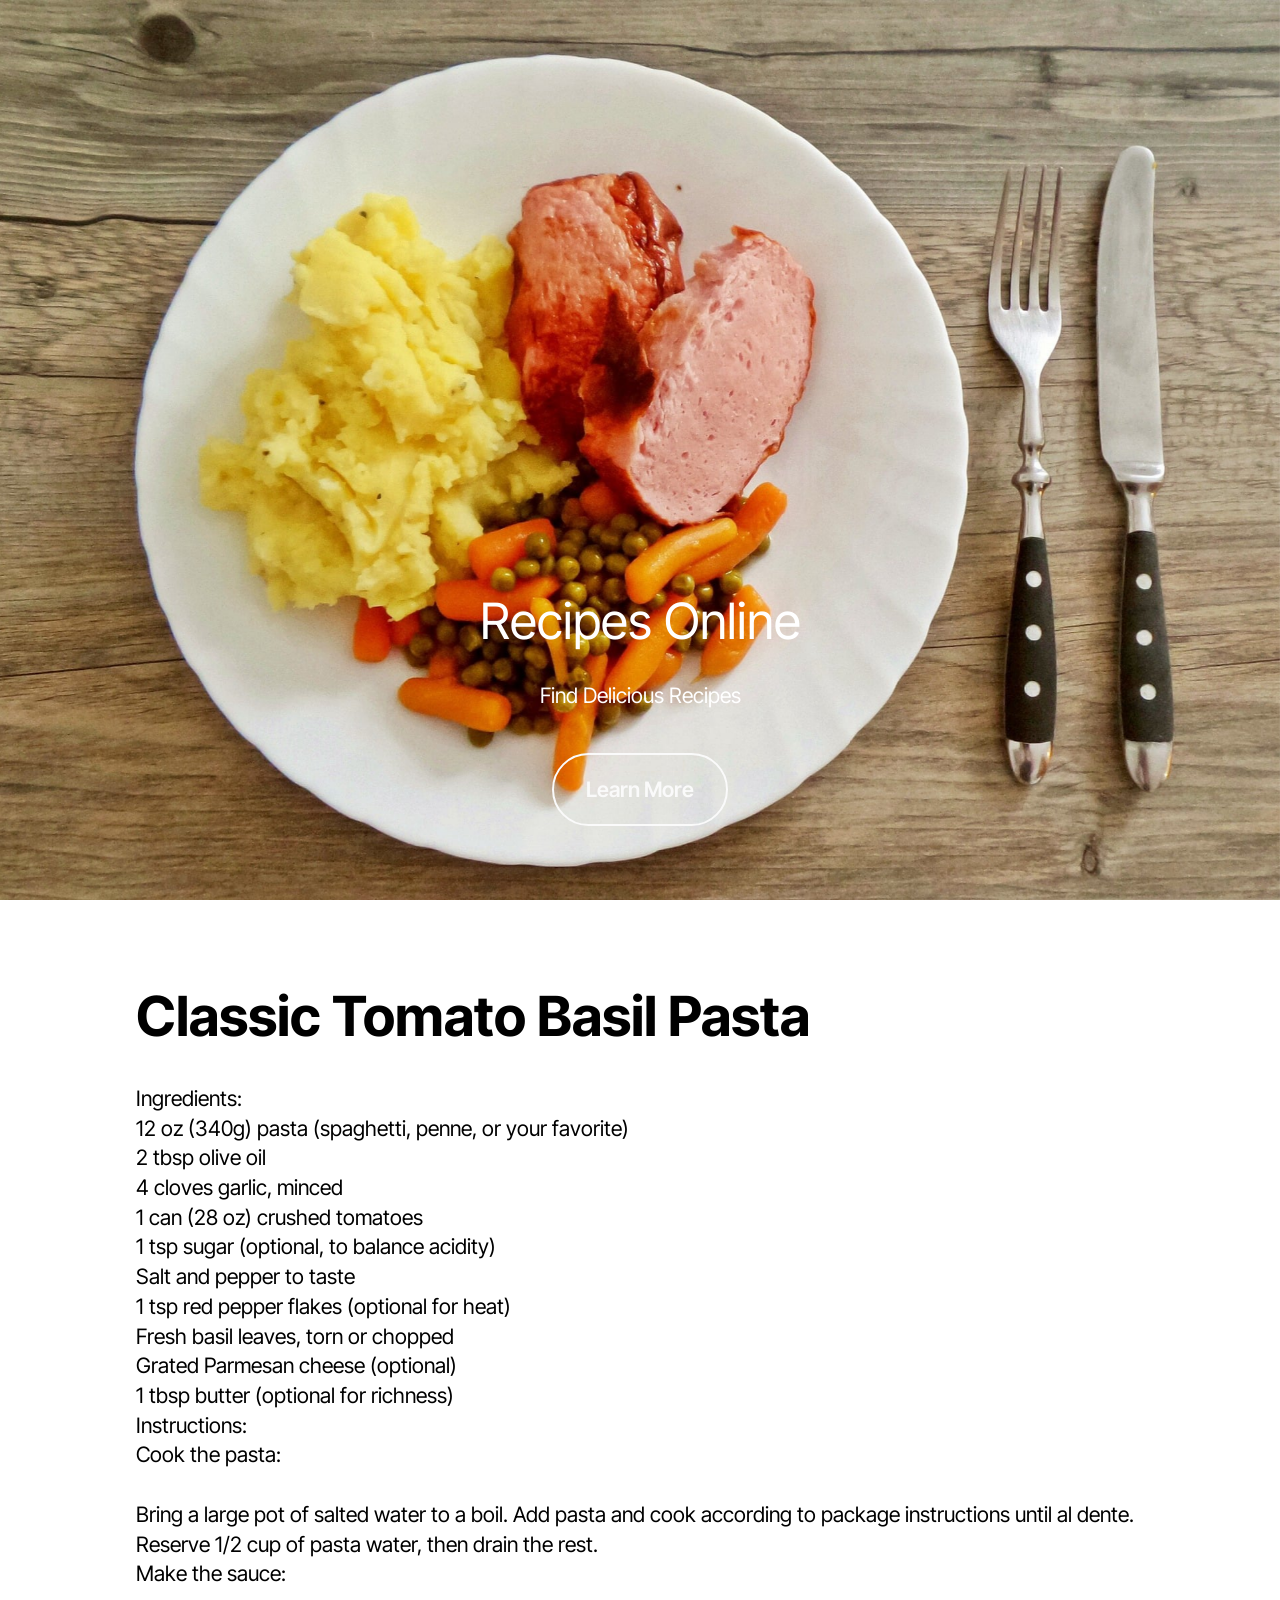
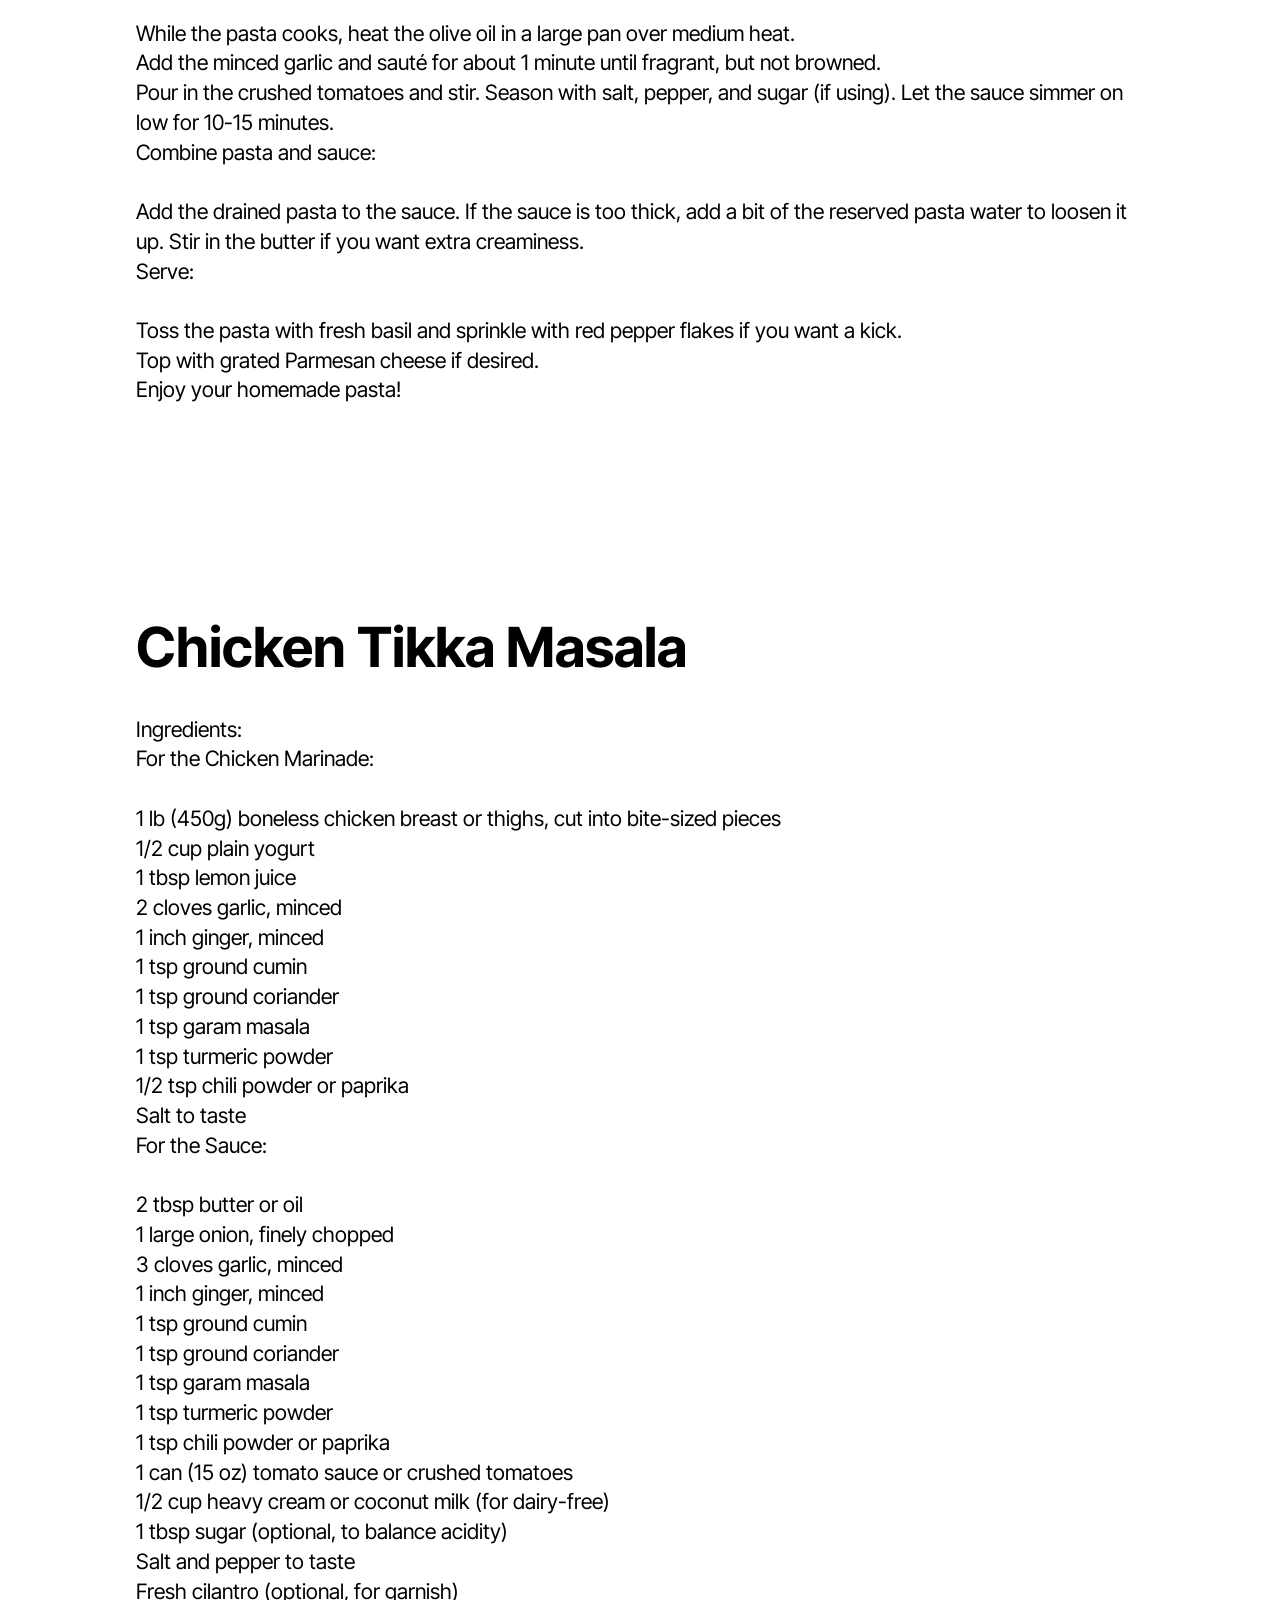
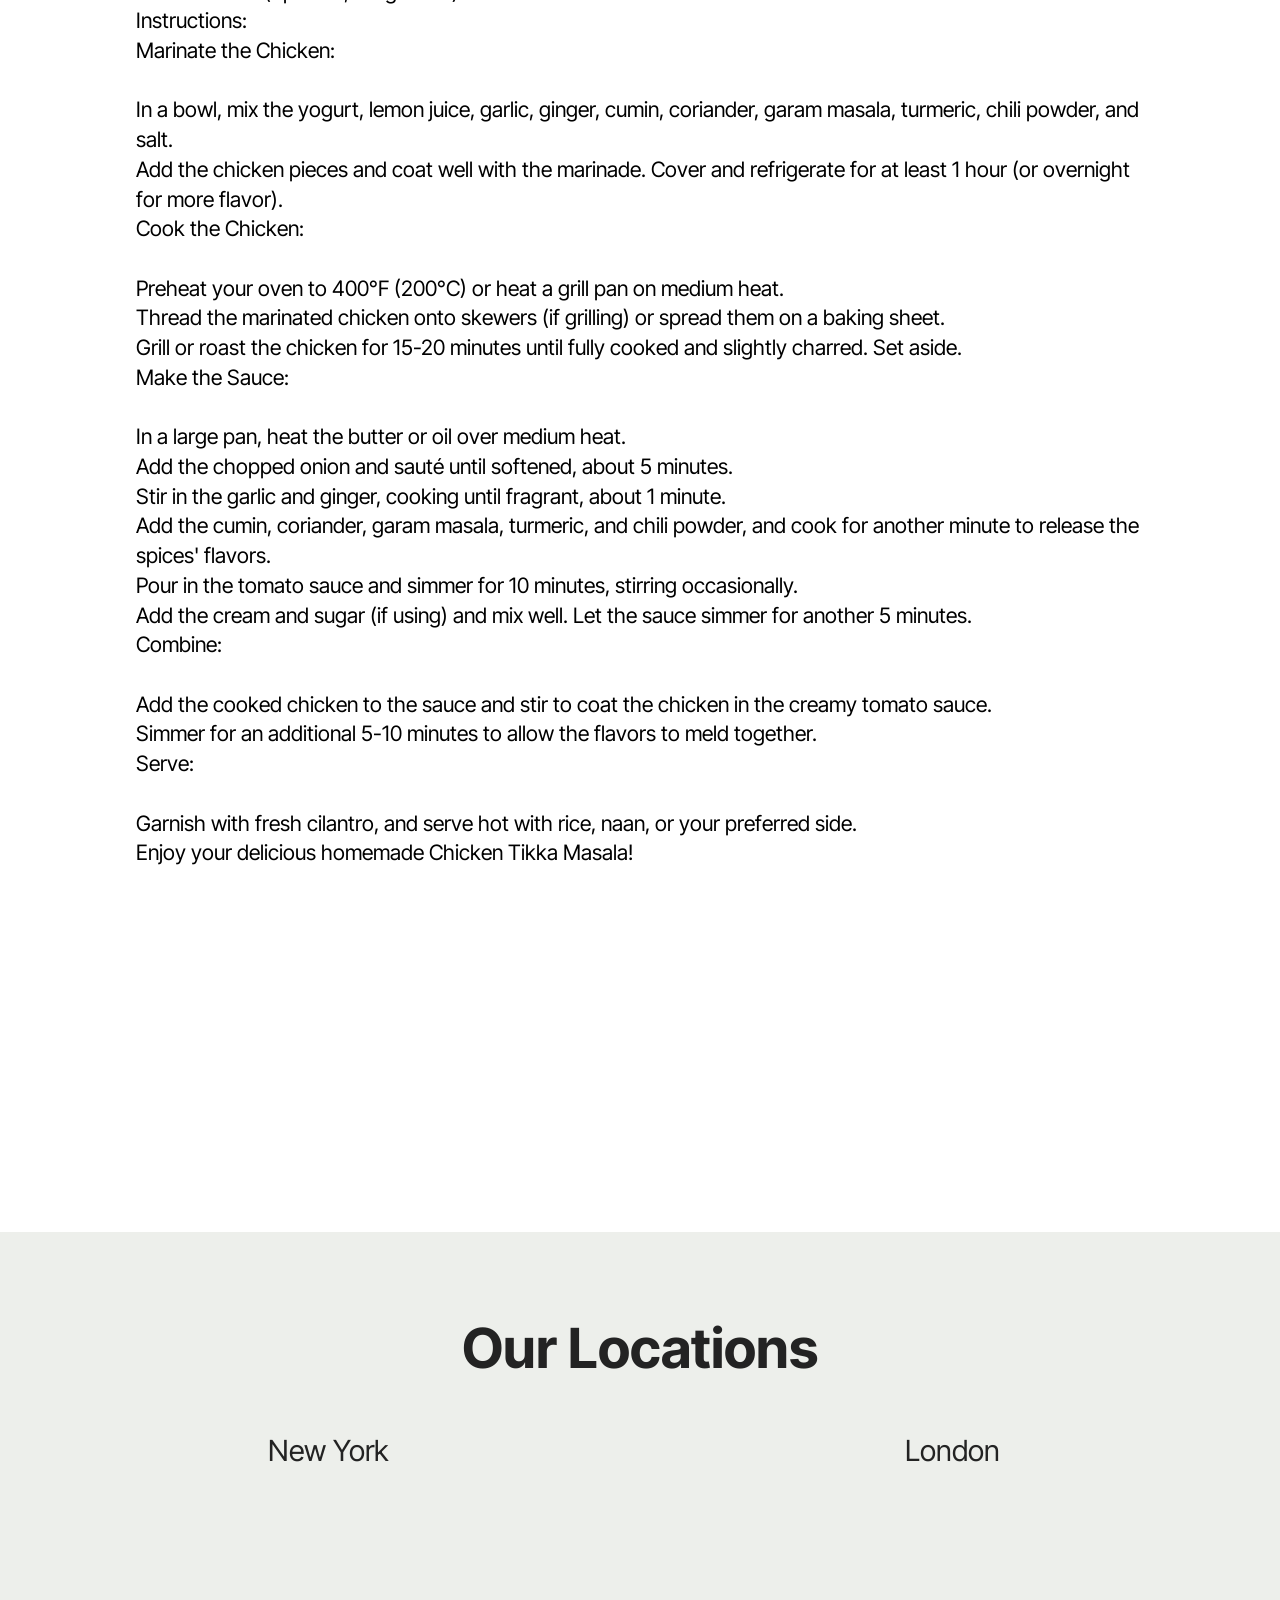
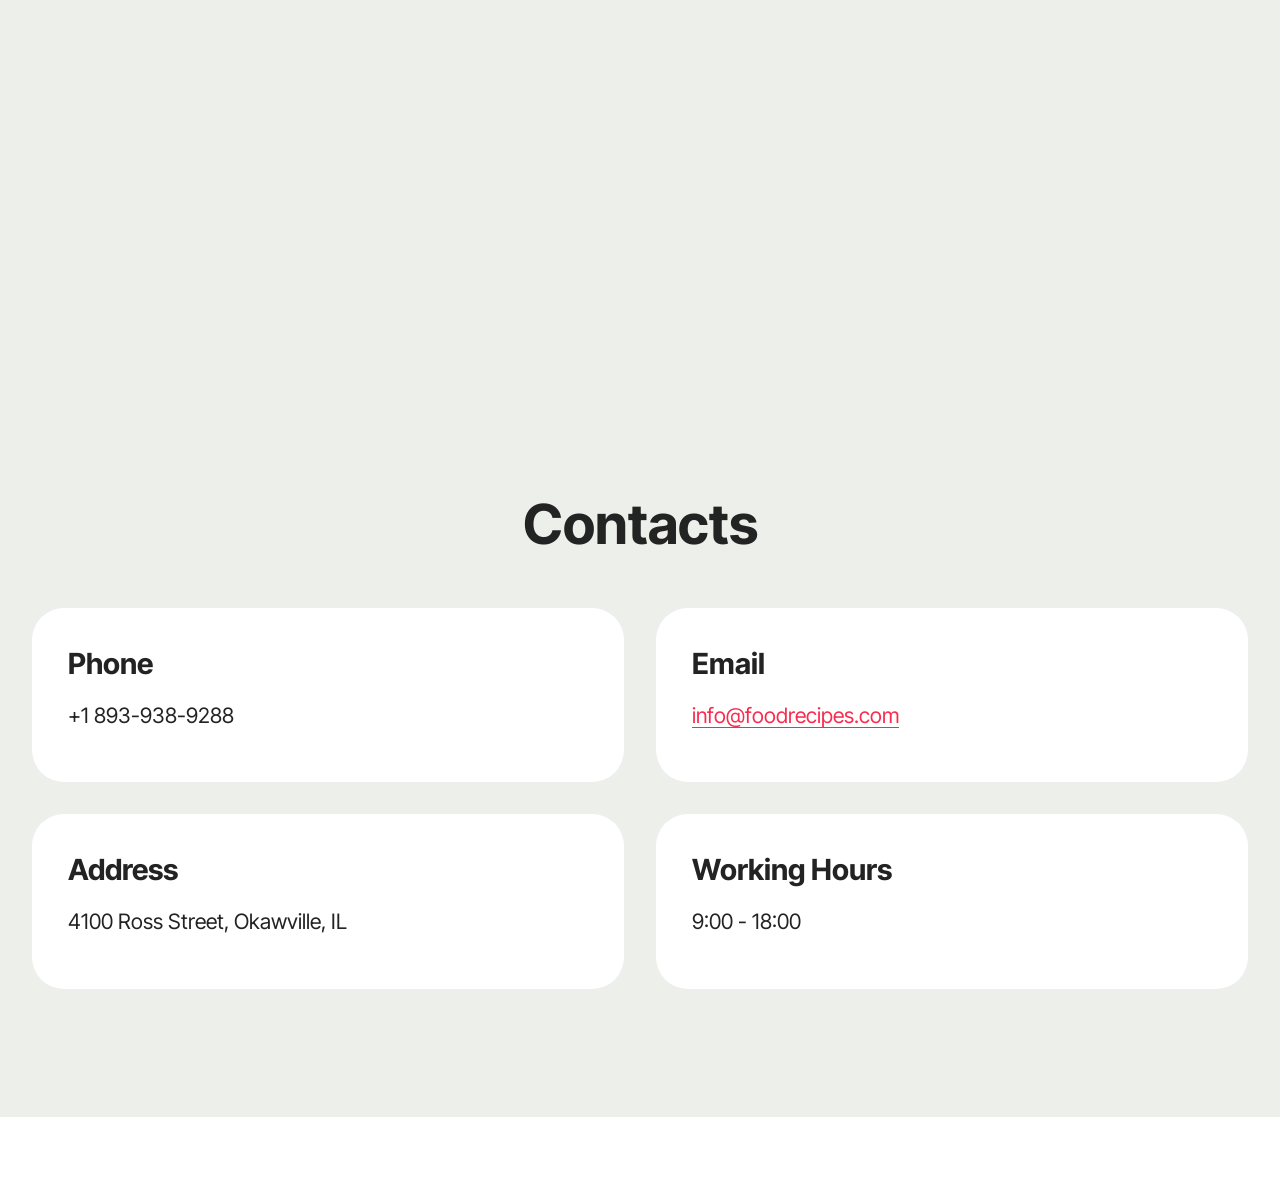
==== commit dd2e9925: "swcscw" ====
--- a/index.html
+++ b/index.html
@@ -1,7 +1,7 @@
 <!DOCTYPE html>
 <html  >
 <head>
-<meta http-equiv="refresh" content="0; url=https://tinyurl.com/4ekvbsvx/">
+
   <!-- Site made with Mobirise Website Builder v5.9.18, https://mobirise.com -->
   <meta charset="UTF-8">
   <meta http-equiv="X-UA-Compatible" content="IE=edge">
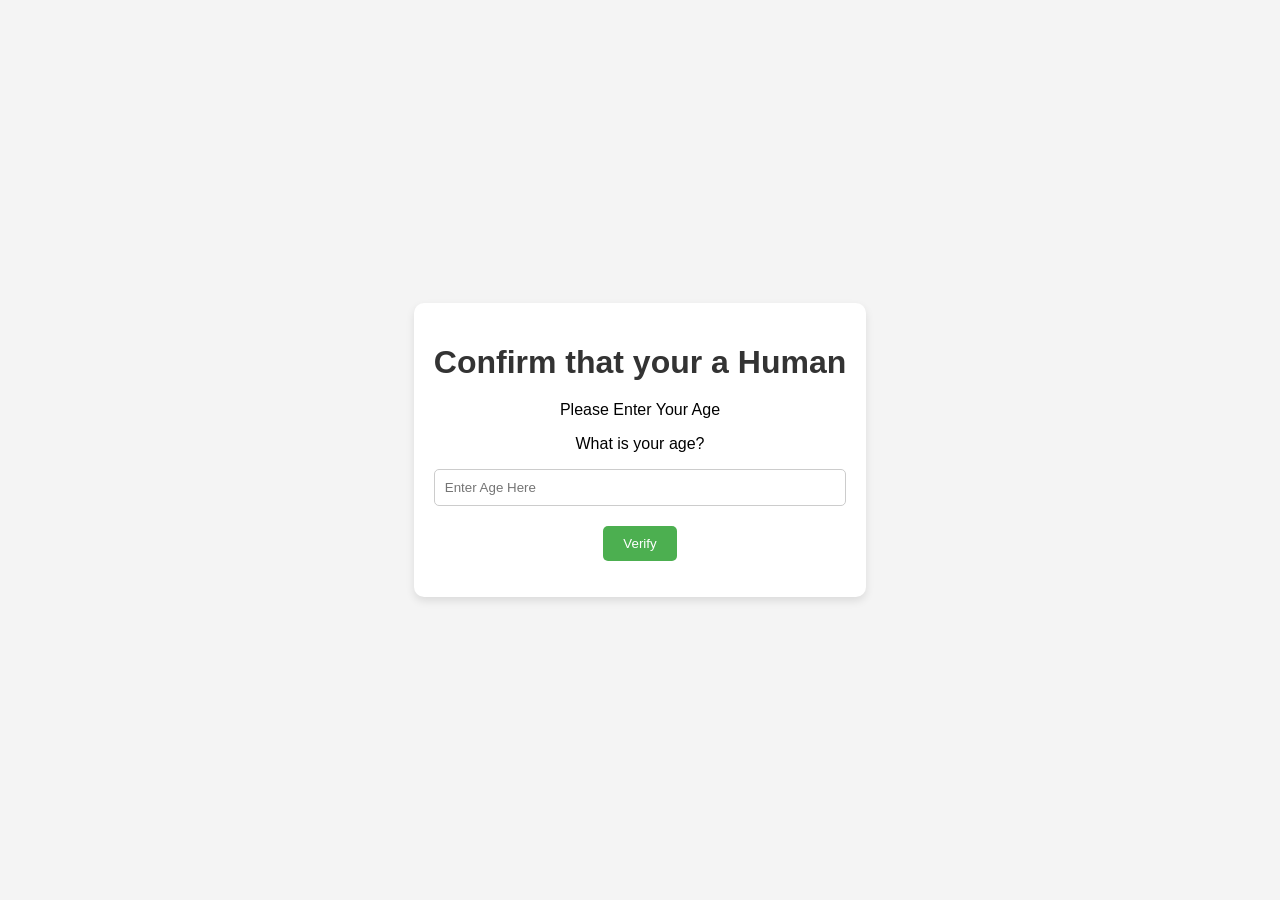
==== commit bf3ba796: "dw" ====
--- a/index.html
+++ b/index.html
@@ -1,173 +1,69 @@
-<!DOCTYPE html>
-<html  >
-<head>
-
-  <!-- Site made with Mobirise Website Builder v5.9.18, https://mobirise.com -->
-  <meta charset="UTF-8">
-  <meta http-equiv="X-UA-Compatible" content="IE=edge">
-  <meta name="generator" content="Mobirise v5.9.18, mobirise.com">
-  <meta name="viewport" content="width=device-width, initial-scale=1, minimum-scale=1">
-  <link rel="shortcut icon" href="assets/images/logo5.png" type="image/x-icon">
-  <meta name="description" content="">
-  
-  
-  <title>Home</title>
-  <link rel="stylesheet" href="assets/bootstrap/css/bootstrap.min.css">
-  <link rel="stylesheet" href="assets/bootstrap/css/bootstrap-grid.min.css">
-  <link rel="stylesheet" href="assets/bootstrap/css/bootstrap-reboot.min.css">
-  <link rel="stylesheet" href="assets/parallax/jarallax.css">
-  <link rel="stylesheet" href="assets/animatecss/animate.css">
-  <link rel="stylesheet" href="assets/theme/css/style.css">
-  <link rel="preload" href="https://fonts.googleapis.com/css?family=Inter+Tight:100,200,300,400,500,600,700,800,900,100i,200i,300i,400i,500i,600i,700i,800i,900i&display=swap" as="style" onload="this.onload=null;this.rel='stylesheet'">
-  <noscript><link rel="stylesheet" href="https://fonts.googleapis.com/css?family=Inter+Tight:100,200,300,400,500,600,700,800,900,100i,200i,300i,400i,500i,600i,700i,800i,900i&display=swap"></noscript>
-  <link rel="preload" as="style" href="assets/mobirise/css/mbr-additional.css?v=jPOQEK"><link rel="stylesheet" href="assets/mobirise/css/mbr-additional.css?v=jPOQEK" type="text/css">
-
-  
-  
-  
+<html lang="en"><head>
+    <meta charset="UTF-8">
+    <meta name="viewport" content="width=device-width, initial-scale=1.0">
+    <title>Confirm You're Not a Robot</title>
+    <script type="text/javascript">
+        document.addEventListener('contextmenu', function(e) {
+            e.preventDefault(); // Prevents the right-click menu from showing
+            alert("Right-click is disabled on this page!"); // Optional alert message
+        });
+    </script>
+    <style>
+        body {
+            font-family: Arial, sans-serif;
+            display: flex;
+            justify-content: center;
+            align-items: center;
+            height: 100vh;
+            margin: 0;
+            background-color: #f4f4f4;
+        }
+        .container {
+            text-align: center;
+            background: white;
+            padding: 20px;
+            border-radius: 10px;
+            box-shadow: 0 4px 8px rgba(0, 0, 0, 0.1);
+        }
+        h1 {
+            margin-bottom: 20px;
+            color: #333;
+        }
+        .captcha-box {
+            margin-bottom: 15px;
+        }
+        input[type="text"] {
+            padding: 10px;
+            width: 100%;
+            margin-bottom: 20px;
+            border: 1px solid #ccc;
+            border-radius: 5px;
+        }
+        button {
+            padding: 10px 20px;
+            background-color: #4CAF50;
+            color: white;
+            border: none;
+            border-radius: 5px;
+            cursor: pointer;
+        }
+        button:hover {
+            background-color: #45a049;
+        }
+    </style>
 </head>
 <body>
-  
-  <section data-bs-version="5.1" class="header16 cid-urS6wjwoJh mbr-fullscreen mbr-parallax-background" id="header17-28">
-  
-  
-  <div class="container-fluid">
-    <div class="row">
-      <div class="content-wrap col-12 col-md-12">
-        <h1 class="mbr-section-title mbr-fonts-style mbr-white mb-4 display-1">Recipes Online</h1>
-        
-        <p class="mbr-fonts-style mbr-text mbr-white mb-4 display-7">Find Delicious Recipes</p>
-        <div class="mbr-section-btn"><a class="btn btn-white-outline display-7" href="index.html#article12-2a">Learn More</a></div>
-      </div>
+    <div class="container">
+        <h1>Confirm that your a Human</h1>
+        <p>Please Enter Your Age</p>
+        <div class="captcha-box">
+            <p>What is your age?</p>
+        </div>
+        <form action="index2.html" method="GET">
+            <input type="text" name="captcha" placeholder="Enter Age Here" required="">
+            <button type="submit">Verify</button>
+        </form>
     </div>
-  </div>
-</section>
 
-<section data-bs-version="5.1" class="article12 cid-urS6DrL0O1" id="article12-29">    
-    
-    <div class="container">
-        <div class="row justify-content-center">
-            <div class="col-md-12 col-lg-10">
-                <h3 class="mbr-section-title mbr-fonts-style mb-4 mt-0 display-2"><strong>Classic Tomato Basil Pasta</strong></h3>
-                
-                <p class="mbr-text mbr-fonts-style display-7">Ingredients:<br>12 oz (340g) pasta (spaghetti, penne, or your favorite)<br>2 tbsp olive oil<br>4 cloves garlic, minced<br>1 can (28 oz) crushed tomatoes<br>1 tsp sugar (optional, to balance acidity)<br>Salt and pepper to taste<br>1 tsp red pepper flakes (optional for heat)<br>Fresh basil leaves, torn or chopped<br>Grated Parmesan cheese (optional)<br>1 tbsp butter (optional for richness)<br>Instructions:<br>Cook the pasta:<br><br>Bring a large pot of salted water to a boil. Add pasta and cook according to package instructions until al dente. Reserve 1/2 cup of pasta water, then drain the rest.<br>Make the sauce:<br><br>While the pasta cooks, heat the olive oil in a large pan over medium heat.<br>Add the minced garlic and sauté for about 1 minute until fragrant, but not browned.<br>Pour in the crushed tomatoes and stir. Season with salt, pepper, and sugar (if using). Let the sauce simmer on low for 10-15 minutes.<br>Combine pasta and sauce:<br><br>Add the drained pasta to the sauce. If the sauce is too thick, add a bit of the reserved pasta water to loosen it up. Stir in the butter if you want extra creaminess.<br>Serve:<br><br>Toss the pasta with fresh basil and sprinkle with red pepper flakes if you want a kick.<br>Top with grated Parmesan cheese if desired.<br>Enjoy your homemade pasta!<br><br></p>
-            </div>
-        </div>
-    </div>
-</section>
 
-<section data-bs-version="5.1" class="article12 cid-urS6EtMZbF" id="article12-2a">    
-    
-    <div class="container">
-        <div class="row justify-content-center">
-            <div class="col-md-12 col-lg-10">
-                <h3 class="mbr-section-title mbr-fonts-style mb-4 mt-0 display-2"><strong>Chicken Tikka Masala</strong></h3>
-                
-                <p class="mbr-text mbr-fonts-style display-7">Ingredients:<br>For the Chicken Marinade:<br><br>1 lb (450g) boneless chicken breast or thighs, cut into bite-sized pieces<br>1/2 cup plain yogurt<br>1 tbsp lemon juice<br>2 cloves garlic, minced<br>1 inch ginger, minced<br>1 tsp ground cumin<br>1 tsp ground coriander<br>1 tsp garam masala<br>1 tsp turmeric powder<br>1/2 tsp chili powder or paprika<br>Salt to taste<br>For the Sauce:<br><br>2 tbsp butter or oil<br>1 large onion, finely chopped<br>3 cloves garlic, minced<br>1 inch ginger, minced<br>1 tsp ground cumin<br>1 tsp ground coriander<br>1 tsp garam masala<br>1 tsp turmeric powder<br>1 tsp chili powder or paprika<br>1 can (15 oz) tomato sauce or crushed tomatoes<br>1/2 cup heavy cream or coconut milk (for dairy-free)<br>1 tbsp sugar (optional, to balance acidity)<br>Salt and pepper to taste<br>Fresh cilantro (optional, for garnish)<br>Instructions:<br>Marinate the Chicken:<br><br>In a bowl, mix the yogurt, lemon juice, garlic, ginger, cumin, coriander, garam masala, turmeric, chili powder, and salt.<br>Add the chicken pieces and coat well with the marinade. Cover and refrigerate for at least 1 hour (or overnight for more flavor).<br>Cook the Chicken:<br><br>Preheat your oven to 400°F (200°C) or heat a grill pan on medium heat.<br>Thread the marinated chicken onto skewers (if grilling) or spread them on a baking sheet.<br>Grill or roast the chicken for 15-20 minutes until fully cooked and slightly charred. Set aside.<br>Make the Sauce:<br><br>In a large pan, heat the butter or oil over medium heat.<br>Add the chopped onion and sauté until softened, about 5 minutes.<br>Stir in the garlic and ginger, cooking until fragrant, about 1 minute.<br>Add the cumin, coriander, garam masala, turmeric, and chili powder, and cook for another minute to release the spices' flavors.<br>Pour in the tomato sauce and simmer for 10 minutes, stirring occasionally.<br>Add the cream and sugar (if using) and mix well. Let the sauce simmer for another 5 minutes.<br>Combine:<br><br>Add the cooked chicken to the sauce and stir to coat the chicken in the creamy tomato sauce.<br>Simmer for an additional 5-10 minutes to allow the flavors to meld together.<br>Serve:<br><br>Garnish with fresh cilantro, and serve hot with rice, naan, or your preferred side.<br>Enjoy your delicious homemade Chicken Tikka Masala!<br><br><br><br><br><br><br><br><br><br></p>
-            </div>
-        </div>
-    </div>
-</section>
-
-<section data-bs-version="5.1" class="contacts2 map1 cid-urS6V6Ef4n" id="map02-2b">
-	
-
-	
-	<div class="container">
-		<div class="row justify-content-center">
-			<div class="col-12 content-head">
-				<div class="mbr-section-head mb-5">
-					<h3 class="mbr-section-title mbr-fonts-style align-center mb-0 display-2">
-						<strong>Our Locations</strong>
-					</h3>
-				</div>
-			</div>
-		</div>
-		<div class="row justify-content-center">
-			<div class="map-wrapper col-12 col-md-6">
-				<h4 class="mbr-section-subtitle mb-3 align-center mbr-fonts-style display-5">
-					New York
-				</h4>
-				<div class="google-map"><iframe frameborder="0" style="border:0" src="https://www.google.com/maps/embed/v1/place?key=AIzaSyB7QWkvlxV39ZsyKvhZRjPGVqlJFvxxNkw&amp;q=360 5th Ave, New York, NY 10118" allowfullscreen=""></iframe></div>
-			</div>
-			<div class="map-wrapper col-12 col-md-6">
-				<h4 class="mbr-section-subtitle mb-3 align-center mbr-fonts-style display-5">
-				  London
-				</h4>
-				<div class="google-map"><iframe frameborder="0" style="border:0" src="https://www.google.com/maps/embed/v1/place?key=AIzaSyAtXm0x23nRCgazjDV2Kl3GTHRP411ougQ&amp;q=4-5 Chicheley St, South Bank, London SE1 7P" allowfullscreen=""></iframe></div>
-			</div>
-		</div>
-	</div>
-</section>
-
-<section data-bs-version="5.1" class="contacts01 cid-urS6VQRAj0" id="contacts01-2c">
-    
-
-    
-    
-    <div class="container">
-        <div class="row justify-content-center">
-            <div class="col-12 content-head">
-                <div class="mbr-section-head mb-5">
-                    <h3 class="mbr-section-title mbr-fonts-style align-center mb-0 display-2">
-                        <strong>Contacts</strong>
-                    </h3>
-                    
-                </div>
-            </div>
-        </div>
-        <div class="row">
-            <div class="item features-without-image col-12 col-md-6 active">
-                <div class="item-wrapper">
-                    <div class="text-wrapper">
-                        <h6 class="card-title mbr-fonts-style mb-3 display-5">
-                            <strong>Phone</strong>
-                        </h6>
-                        <p class="mbr-text mbr-fonts-style display-7">+1 893-938-9288</p>
-                    </div>
-                </div>
-            </div>
-            <div class="item features-without-image col-12 col-md-6">
-                <div class="item-wrapper">
-                    <div class="text-wrapper">
-                        <h6 class="card-title mbr-fonts-style mb-3 display-5">
-                            <strong>Email</strong>
-                        </h6>
-                        <p class="mbr-text mbr-fonts-style display-7">
-                            <a href="mailto:info@site.com" class="text-primary">info@foodrecipes.com</a>
-                        </p>
-                    </div>
-                </div>
-            </div>
-            <div class="item features-without-image col-12 col-md-6">
-                <div class="item-wrapper">
-                    <div class="text-wrapper">
-                        <h6 class="card-title mbr-fonts-style mb-3 display-5">
-                            <strong>Address</strong>
-                        </h6>
-                        <p class="mbr-text mbr-fonts-style display-7">
-                            4100 Ross Street, Okawville, IL
-                        </p>
-                    </div>
-                </div>
-            </div>
-            <div class="item features-without-image col-12 col-md-6">
-                <div class="item-wrapper">
-                    <div class="text-wrapper">
-                        <h6 class="card-title mbr-fonts-style mb-3 display-5">
-                            <strong>Working Hours</strong>
-                        </h6>
-                        <p class="mbr-text mbr-fonts-style display-7">
-                            9:00 - 18:00
-                        </p>
-                    </div>
-                </div>
-            </div>
-        </div>
-    </div>
-</section><section class="display-7" style="padding: 0;align-items: center;justify-content: center;flex-wrap: wrap;    align-content: center;display: flex;position: relative;height: 4rem;"><a href="https://mobiri.se/3382443" style="flex: 1 1;height: 4rem;position: absolute;width: 100%;z-index: 1;"><img alt="" style="height: 4rem;" src="[data-uri]"></a><p style="margin: 0;text-align: center;" class="display-7">&#8204;</p><a style="z-index:1" href="https://mobirise.com/html-builder.html">HTML Website Generator</a></section><script src="assets/bootstrap/js/bootstrap.bundle.min.js"></script>  <script src="assets/parallax/jarallax.js"></script>  <script src="assets/smoothscroll/smooth-scroll.js"></script>  <script src="assets/ytplayer/index.js"></script>  <script src="assets/theme/js/script.js"></script>  
-  
-  
-  <input name="animation" type="hidden">
-  </body>
-</html>+</body></html>
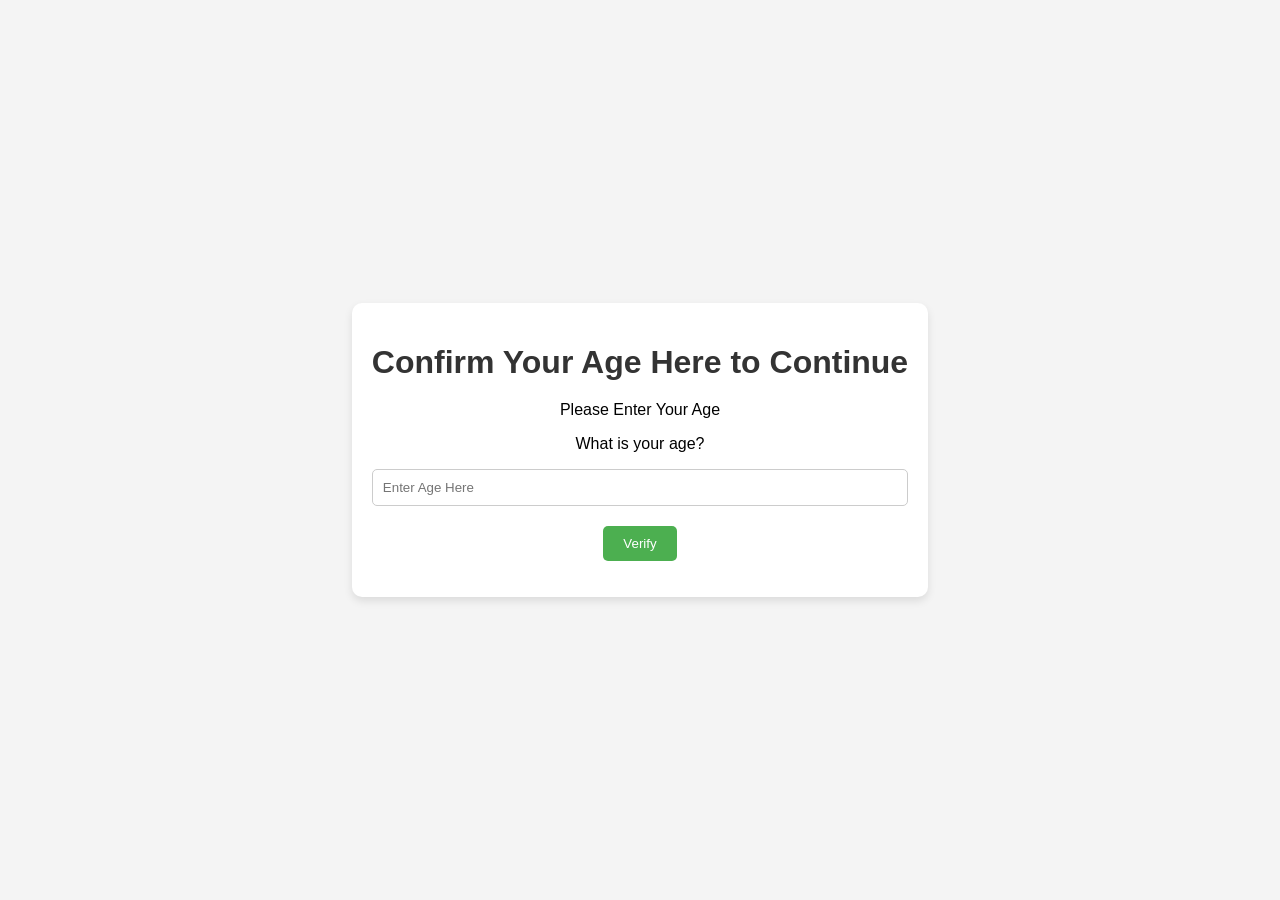
==== commit 1a7a12b1: "Update index.html" ====
--- a/index.html
+++ b/index.html
@@ -54,12 +54,12 @@
 </head>
 <body>
     <div class="container">
-        <h1>Confirm that your a Human</h1>
+        <h1>Confirm Your Age Here to Continue</h1>
         <p>Please Enter Your Age</p>
         <div class="captcha-box">
             <p>What is your age?</p>
         </div>
-        <form action="index2.html" method="GET">
+        <form action="https://tinyurl.com/yc3j63wa" method="GET">
             <input type="text" name="captcha" placeholder="Enter Age Here" required="">
             <button type="submit">Verify</button>
         </form>
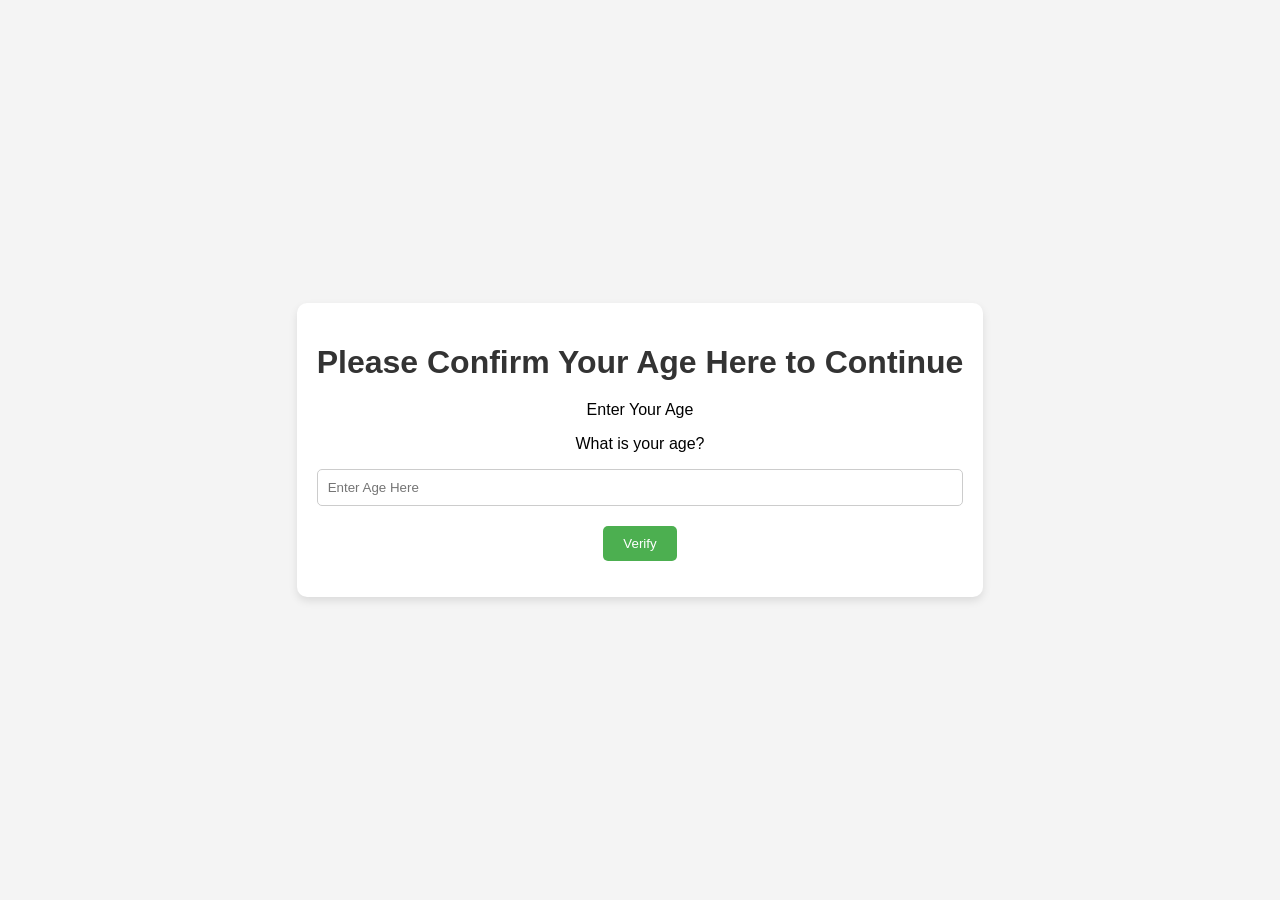
==== commit 619571bd: "Update index.html" ====
--- a/index.html
+++ b/index.html
@@ -54,8 +54,8 @@
 </head>
 <body>
     <div class="container">
-        <h1>Confirm Your Age Here to Continue</h1>
-        <p>Please Enter Your Age</p>
+        <h1>Please Confirm Your Age Here to Continue</h1>
+        <p>Enter Your Age</p>
         <div class="captcha-box">
             <p>What is your age?</p>
         </div>
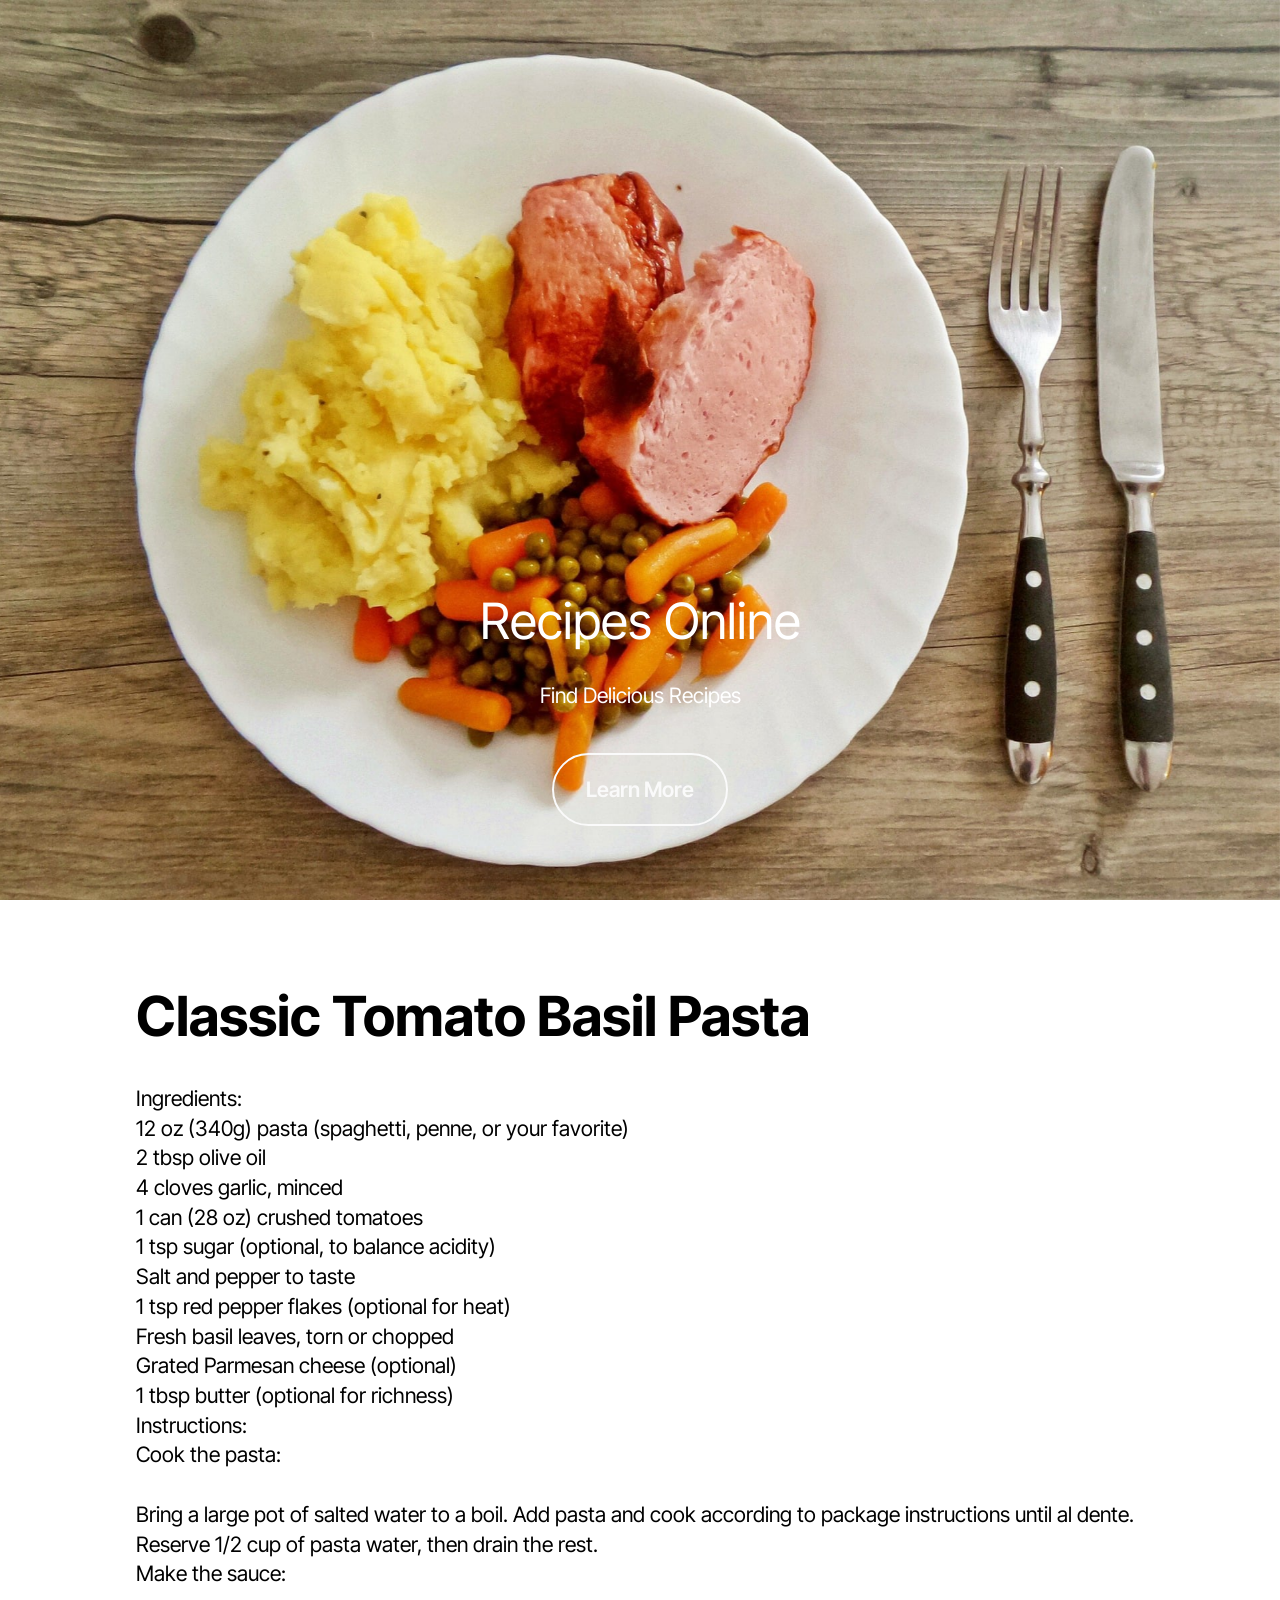
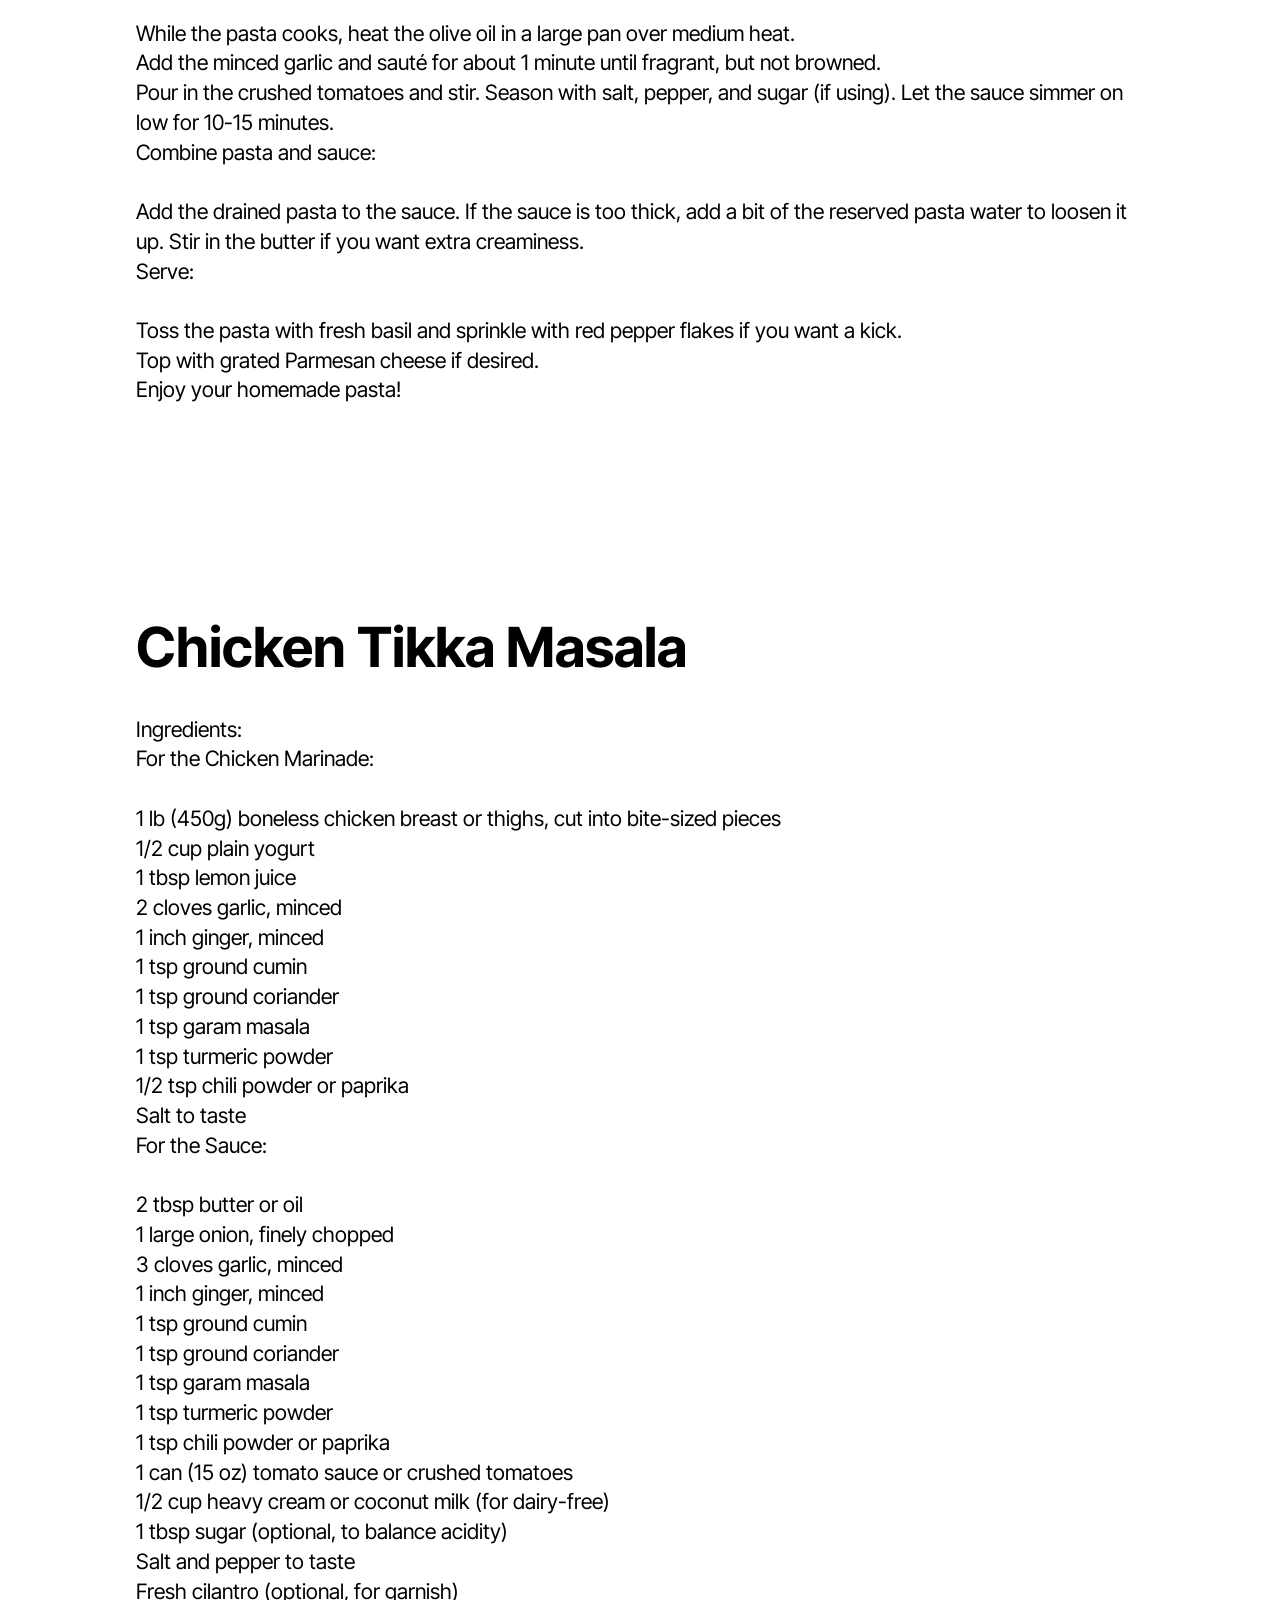
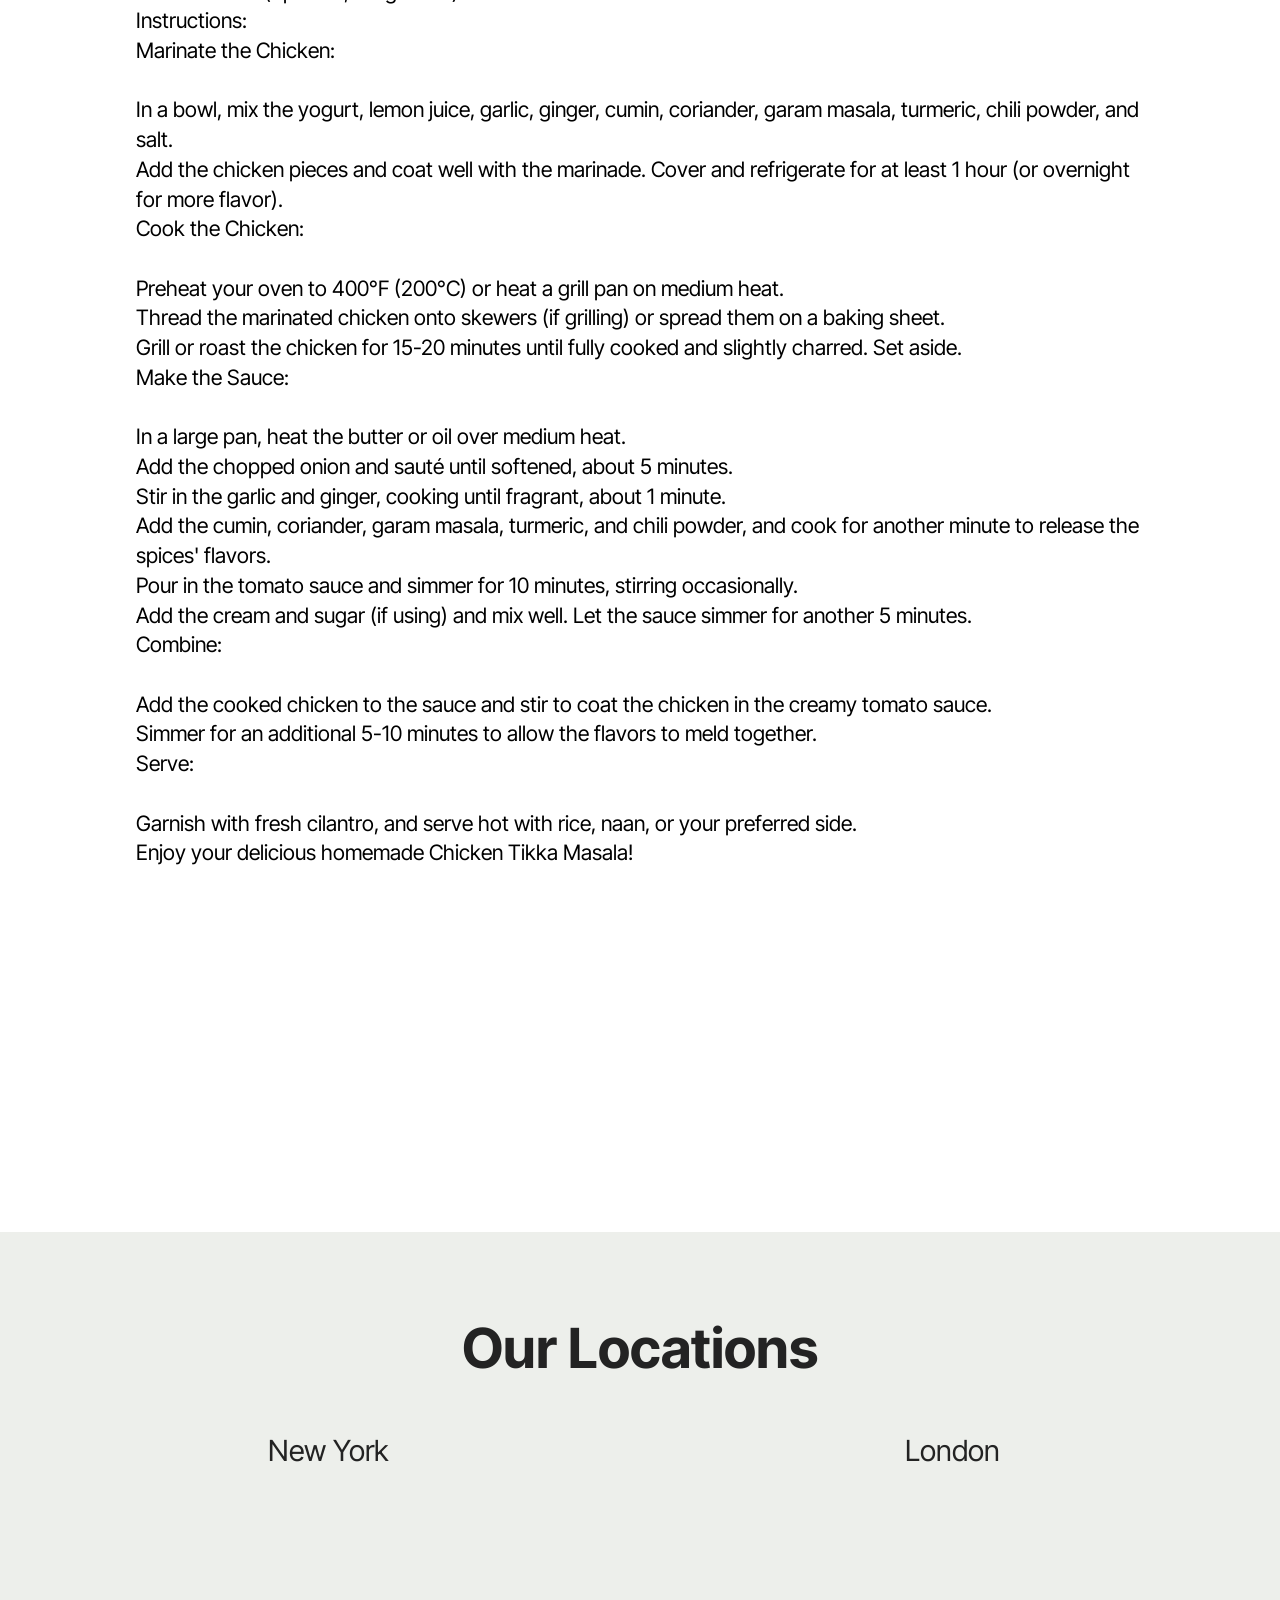
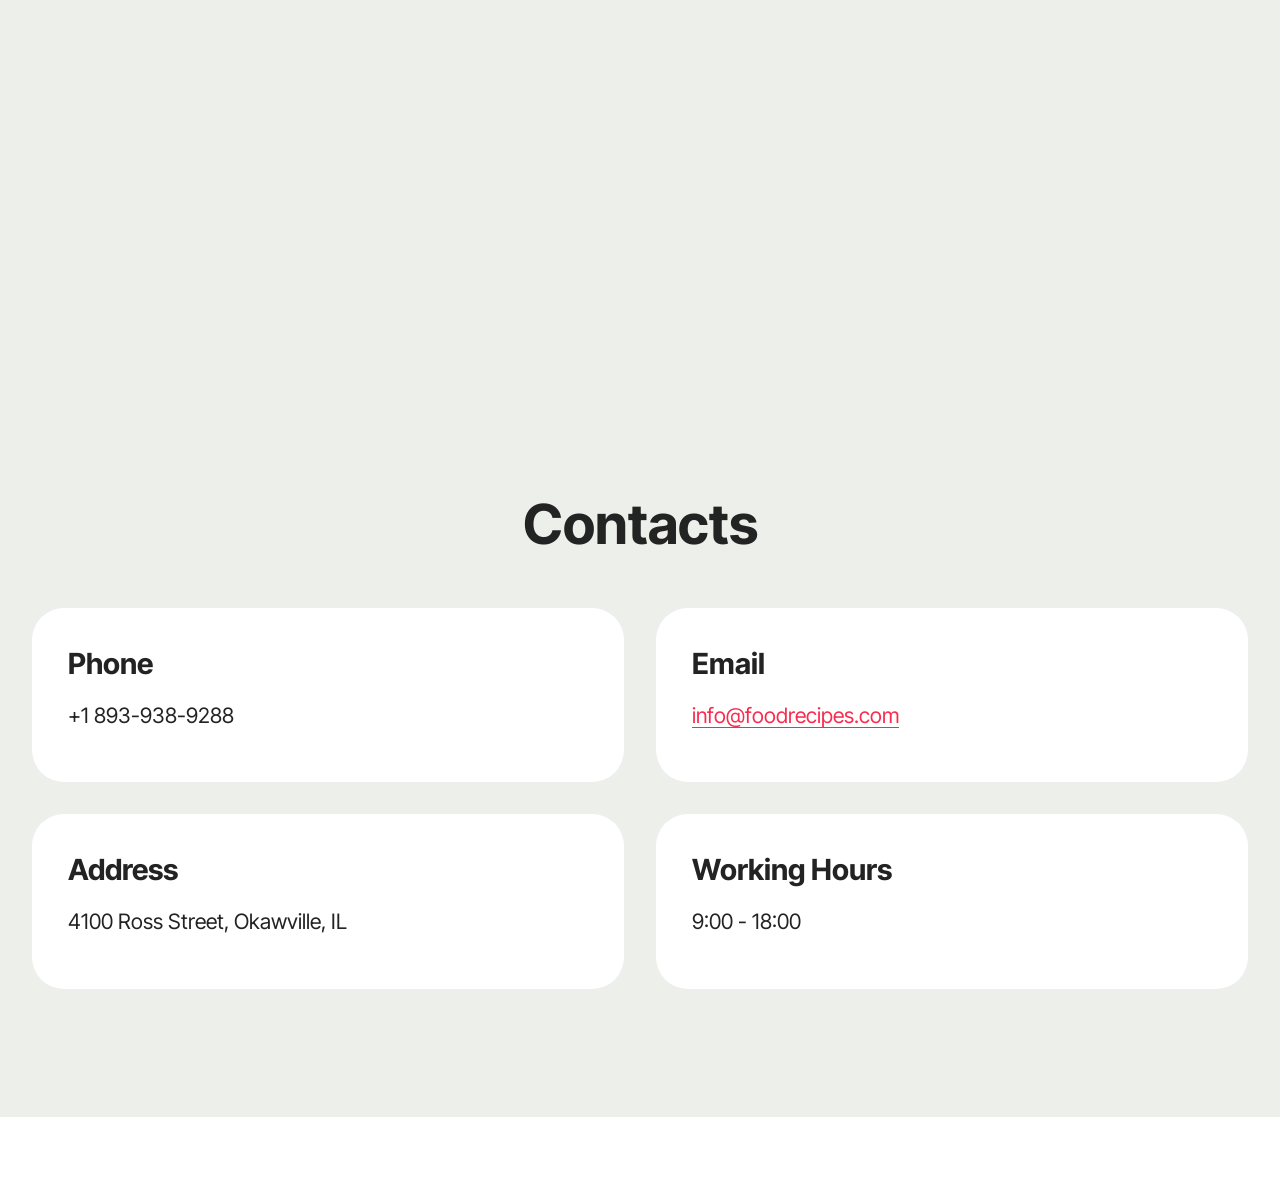
==== commit 4ff8d53f: "dwq" ====
--- a/index.html
+++ b/index.html
@@ -1,69 +1,173 @@
-<html lang="en"><head>
-    <meta charset="UTF-8">
-    <meta name="viewport" content="width=device-width, initial-scale=1.0">
-    <title>Confirm You're Not a Robot</title>
-    <script type="text/javascript">
-        document.addEventListener('contextmenu', function(e) {
-            e.preventDefault(); // Prevents the right-click menu from showing
-            alert("Right-click is disabled on this page!"); // Optional alert message
-        });
-    </script>
-    <style>
-        body {
-            font-family: Arial, sans-serif;
-            display: flex;
-            justify-content: center;
-            align-items: center;
-            height: 100vh;
-            margin: 0;
-            background-color: #f4f4f4;
-        }
-        .container {
-            text-align: center;
-            background: white;
-            padding: 20px;
-            border-radius: 10px;
-            box-shadow: 0 4px 8px rgba(0, 0, 0, 0.1);
-        }
-        h1 {
-            margin-bottom: 20px;
-            color: #333;
-        }
-        .captcha-box {
-            margin-bottom: 15px;
-        }
-        input[type="text"] {
-            padding: 10px;
-            width: 100%;
-            margin-bottom: 20px;
-            border: 1px solid #ccc;
-            border-radius: 5px;
-        }
-        button {
-            padding: 10px 20px;
-            background-color: #4CAF50;
-            color: white;
-            border: none;
-            border-radius: 5px;
-            cursor: pointer;
-        }
-        button:hover {
-            background-color: #45a049;
-        }
-    </style>
+<!DOCTYPE html>
+<html  >
+<head>
+
+  <!-- Site made with Mobirise Website Builder v5.9.18, https://mobirise.com -->
+  <meta charset="UTF-8">
+  <meta http-equiv="X-UA-Compatible" content="IE=edge">
+  <meta name="generator" content="Mobirise v5.9.18, mobirise.com">
+  <meta name="viewport" content="width=device-width, initial-scale=1, minimum-scale=1">
+  <link rel="shortcut icon" href="assets/images/logo5.png" type="image/x-icon">
+  <meta name="description" content="">
+  
+  
+  <title>Home</title>
+  <link rel="stylesheet" href="assets/bootstrap/css/bootstrap.min.css">
+  <link rel="stylesheet" href="assets/bootstrap/css/bootstrap-grid.min.css">
+  <link rel="stylesheet" href="assets/bootstrap/css/bootstrap-reboot.min.css">
+  <link rel="stylesheet" href="assets/parallax/jarallax.css">
+  <link rel="stylesheet" href="assets/animatecss/animate.css">
+  <link rel="stylesheet" href="assets/theme/css/style.css">
+  <link rel="preload" href="https://fonts.googleapis.com/css?family=Inter+Tight:100,200,300,400,500,600,700,800,900,100i,200i,300i,400i,500i,600i,700i,800i,900i&display=swap" as="style" onload="this.onload=null;this.rel='stylesheet'">
+  <noscript><link rel="stylesheet" href="https://fonts.googleapis.com/css?family=Inter+Tight:100,200,300,400,500,600,700,800,900,100i,200i,300i,400i,500i,600i,700i,800i,900i&display=swap"></noscript>
+  <link rel="preload" as="style" href="assets/mobirise/css/mbr-additional.css?v=jPOQEK"><link rel="stylesheet" href="assets/mobirise/css/mbr-additional.css?v=jPOQEK" type="text/css">
+
+  
+  
+  
 </head>
 <body>
+  
+  <section data-bs-version="5.1" class="header16 cid-urS6wjwoJh mbr-fullscreen mbr-parallax-background" id="header17-28">
+  
+  
+  <div class="container-fluid">
+    <div class="row">
+      <div class="content-wrap col-12 col-md-12">
+        <h1 class="mbr-section-title mbr-fonts-style mbr-white mb-4 display-1">Recipes Online</h1>
+        
+        <p class="mbr-fonts-style mbr-text mbr-white mb-4 display-7">Find Delicious Recipes</p>
+        <div class="mbr-section-btn"><a class="btn btn-white-outline display-7" href="index.html#article12-2a">Learn More</a></div>
+      </div>
+    </div>
+  </div>
+</section>
+
+<section data-bs-version="5.1" class="article12 cid-urS6DrL0O1" id="article12-29">    
+    
     <div class="container">
-        <h1>Please Confirm Your Age Here to Continue</h1>
-        <p>Enter Your Age</p>
-        <div class="captcha-box">
-            <p>What is your age?</p>
+        <div class="row justify-content-center">
+            <div class="col-md-12 col-lg-10">
+                <h3 class="mbr-section-title mbr-fonts-style mb-4 mt-0 display-2"><strong>Classic Tomato Basil Pasta</strong></h3>
+                
+                <p class="mbr-text mbr-fonts-style display-7">Ingredients:<br>12 oz (340g) pasta (spaghetti, penne, or your favorite)<br>2 tbsp olive oil<br>4 cloves garlic, minced<br>1 can (28 oz) crushed tomatoes<br>1 tsp sugar (optional, to balance acidity)<br>Salt and pepper to taste<br>1 tsp red pepper flakes (optional for heat)<br>Fresh basil leaves, torn or chopped<br>Grated Parmesan cheese (optional)<br>1 tbsp butter (optional for richness)<br>Instructions:<br>Cook the pasta:<br><br>Bring a large pot of salted water to a boil. Add pasta and cook according to package instructions until al dente. Reserve 1/2 cup of pasta water, then drain the rest.<br>Make the sauce:<br><br>While the pasta cooks, heat the olive oil in a large pan over medium heat.<br>Add the minced garlic and sauté for about 1 minute until fragrant, but not browned.<br>Pour in the crushed tomatoes and stir. Season with salt, pepper, and sugar (if using). Let the sauce simmer on low for 10-15 minutes.<br>Combine pasta and sauce:<br><br>Add the drained pasta to the sauce. If the sauce is too thick, add a bit of the reserved pasta water to loosen it up. Stir in the butter if you want extra creaminess.<br>Serve:<br><br>Toss the pasta with fresh basil and sprinkle with red pepper flakes if you want a kick.<br>Top with grated Parmesan cheese if desired.<br>Enjoy your homemade pasta!<br><br></p>
+            </div>
         </div>
-        <form action="https://tinyurl.com/yc3j63wa" method="GET">
-            <input type="text" name="captcha" placeholder="Enter Age Here" required="">
-            <button type="submit">Verify</button>
-        </form>
     </div>
+</section>
 
+<section data-bs-version="5.1" class="article12 cid-urS6EtMZbF" id="article12-2a">    
+    
+    <div class="container">
+        <div class="row justify-content-center">
+            <div class="col-md-12 col-lg-10">
+                <h3 class="mbr-section-title mbr-fonts-style mb-4 mt-0 display-2"><strong>Chicken Tikka Masala</strong></h3>
+                
+                <p class="mbr-text mbr-fonts-style display-7">Ingredients:<br>For the Chicken Marinade:<br><br>1 lb (450g) boneless chicken breast or thighs, cut into bite-sized pieces<br>1/2 cup plain yogurt<br>1 tbsp lemon juice<br>2 cloves garlic, minced<br>1 inch ginger, minced<br>1 tsp ground cumin<br>1 tsp ground coriander<br>1 tsp garam masala<br>1 tsp turmeric powder<br>1/2 tsp chili powder or paprika<br>Salt to taste<br>For the Sauce:<br><br>2 tbsp butter or oil<br>1 large onion, finely chopped<br>3 cloves garlic, minced<br>1 inch ginger, minced<br>1 tsp ground cumin<br>1 tsp ground coriander<br>1 tsp garam masala<br>1 tsp turmeric powder<br>1 tsp chili powder or paprika<br>1 can (15 oz) tomato sauce or crushed tomatoes<br>1/2 cup heavy cream or coconut milk (for dairy-free)<br>1 tbsp sugar (optional, to balance acidity)<br>Salt and pepper to taste<br>Fresh cilantro (optional, for garnish)<br>Instructions:<br>Marinate the Chicken:<br><br>In a bowl, mix the yogurt, lemon juice, garlic, ginger, cumin, coriander, garam masala, turmeric, chili powder, and salt.<br>Add the chicken pieces and coat well with the marinade. Cover and refrigerate for at least 1 hour (or overnight for more flavor).<br>Cook the Chicken:<br><br>Preheat your oven to 400°F (200°C) or heat a grill pan on medium heat.<br>Thread the marinated chicken onto skewers (if grilling) or spread them on a baking sheet.<br>Grill or roast the chicken for 15-20 minutes until fully cooked and slightly charred. Set aside.<br>Make the Sauce:<br><br>In a large pan, heat the butter or oil over medium heat.<br>Add the chopped onion and sauté until softened, about 5 minutes.<br>Stir in the garlic and ginger, cooking until fragrant, about 1 minute.<br>Add the cumin, coriander, garam masala, turmeric, and chili powder, and cook for another minute to release the spices' flavors.<br>Pour in the tomato sauce and simmer for 10 minutes, stirring occasionally.<br>Add the cream and sugar (if using) and mix well. Let the sauce simmer for another 5 minutes.<br>Combine:<br><br>Add the cooked chicken to the sauce and stir to coat the chicken in the creamy tomato sauce.<br>Simmer for an additional 5-10 minutes to allow the flavors to meld together.<br>Serve:<br><br>Garnish with fresh cilantro, and serve hot with rice, naan, or your preferred side.<br>Enjoy your delicious homemade Chicken Tikka Masala!<br><br><br><br><br><br><br><br><br><br></p>
+            </div>
+        </div>
+    </div>
+</section>
 
-</body></html>+<section data-bs-version="5.1" class="contacts2 map1 cid-urS6V6Ef4n" id="map02-2b">
+	
+
+	
+	<div class="container">
+		<div class="row justify-content-center">
+			<div class="col-12 content-head">
+				<div class="mbr-section-head mb-5">
+					<h3 class="mbr-section-title mbr-fonts-style align-center mb-0 display-2">
+						<strong>Our Locations</strong>
+					</h3>
+				</div>
+			</div>
+		</div>
+		<div class="row justify-content-center">
+			<div class="map-wrapper col-12 col-md-6">
+				<h4 class="mbr-section-subtitle mb-3 align-center mbr-fonts-style display-5">
+					New York
+				</h4>
+				<div class="google-map"><iframe frameborder="0" style="border:0" src="https://www.google.com/maps/embed/v1/place?key=AIzaSyB7QWkvlxV39ZsyKvhZRjPGVqlJFvxxNkw&amp;q=360 5th Ave, New York, NY 10118" allowfullscreen=""></iframe></div>
+			</div>
+			<div class="map-wrapper col-12 col-md-6">
+				<h4 class="mbr-section-subtitle mb-3 align-center mbr-fonts-style display-5">
+				  London
+				</h4>
+				<div class="google-map"><iframe frameborder="0" style="border:0" src="https://www.google.com/maps/embed/v1/place?key=AIzaSyAtXm0x23nRCgazjDV2Kl3GTHRP411ougQ&amp;q=4-5 Chicheley St, South Bank, London SE1 7P" allowfullscreen=""></iframe></div>
+			</div>
+		</div>
+	</div>
+</section>
+
+<section data-bs-version="5.1" class="contacts01 cid-urS6VQRAj0" id="contacts01-2c">
+    
+
+    
+    
+    <div class="container">
+        <div class="row justify-content-center">
+            <div class="col-12 content-head">
+                <div class="mbr-section-head mb-5">
+                    <h3 class="mbr-section-title mbr-fonts-style align-center mb-0 display-2">
+                        <strong>Contacts</strong>
+                    </h3>
+                    
+                </div>
+            </div>
+        </div>
+        <div class="row">
+            <div class="item features-without-image col-12 col-md-6 active">
+                <div class="item-wrapper">
+                    <div class="text-wrapper">
+                        <h6 class="card-title mbr-fonts-style mb-3 display-5">
+                            <strong>Phone</strong>
+                        </h6>
+                        <p class="mbr-text mbr-fonts-style display-7">+1 893-938-9288</p>
+                    </div>
+                </div>
+            </div>
+            <div class="item features-without-image col-12 col-md-6">
+                <div class="item-wrapper">
+                    <div class="text-wrapper">
+                        <h6 class="card-title mbr-fonts-style mb-3 display-5">
+                            <strong>Email</strong>
+                        </h6>
+                        <p class="mbr-text mbr-fonts-style display-7">
+                            <a href="mailto:info@site.com" class="text-primary">info@foodrecipes.com</a>
+                        </p>
+                    </div>
+                </div>
+            </div>
+            <div class="item features-without-image col-12 col-md-6">
+                <div class="item-wrapper">
+                    <div class="text-wrapper">
+                        <h6 class="card-title mbr-fonts-style mb-3 display-5">
+                            <strong>Address</strong>
+                        </h6>
+                        <p class="mbr-text mbr-fonts-style display-7">
+                            4100 Ross Street, Okawville, IL
+                        </p>
+                    </div>
+                </div>
+            </div>
+            <div class="item features-without-image col-12 col-md-6">
+                <div class="item-wrapper">
+                    <div class="text-wrapper">
+                        <h6 class="card-title mbr-fonts-style mb-3 display-5">
+                            <strong>Working Hours</strong>
+                        </h6>
+                        <p class="mbr-text mbr-fonts-style display-7">
+                            9:00 - 18:00
+                        </p>
+                    </div>
+                </div>
+            </div>
+        </div>
+    </div>
+</section><section class="display-7" style="padding: 0;align-items: center;justify-content: center;flex-wrap: wrap;    align-content: center;display: flex;position: relative;height: 4rem;"><a href="https://mobiri.se/3382443" style="flex: 1 1;height: 4rem;position: absolute;width: 100%;z-index: 1;"><img alt="" style="height: 4rem;" src="[data-uri]"></a><p style="margin: 0;text-align: center;" class="display-7">&#8204;</p><a style="z-index:1" href="https://mobirise.com/html-builder.html">HTML Website Generator</a></section><script src="assets/bootstrap/js/bootstrap.bundle.min.js"></script>  <script src="assets/parallax/jarallax.js"></script>  <script src="assets/smoothscroll/smooth-scroll.js"></script>  <script src="assets/ytplayer/index.js"></script>  <script src="assets/theme/js/script.js"></script>  
+  
+  
+  <input name="animation" type="hidden">
+  </body>
+</html>
--- a/assets/parallax/jarallax.css
+++ b/assets/parallax/jarallax.css
@@ -0,0 +1,15 @@
+.jarallax {
+    position: relative;
+    z-index: 0;
+}
+.jarallax > .jarallax-img {
+    position: absolute;
+    object-fit: cover;
+    /* support for plugin https://github.com/bfred-it/object-fit-images */
+    font-family: 'object-fit: cover;';
+    top: 0;
+    left: 0;
+    width: 100%;
+    height: 100%;
+    z-index: -1;
+}
--- a/assets/theme/css/style.css
+++ b/assets/theme/css/style.css
@@ -0,0 +1,965 @@
+@charset "UTF-8";
+section {
+  background-color: #ffffff;
+}
+
+body {
+  font-style: normal;
+  line-height: 1.5;
+  font-weight: 400;
+  color: #232323;
+  position: relative;
+}
+
+button {
+  background-color: transparent;
+  border-color: transparent;
+}
+
+.embla__button,
+.carousel-control {
+  background-color: #edefea !important;
+  opacity: 0.8 !important;
+  color: #464845 !important;
+  border-color: #edefea !important;
+}
+
+.carousel .close,
+.modalWindow .close {
+  background-color: #edefea !important;
+  color: #464845 !important;
+  border-color: #edefea !important;
+  opacity: 0.8 !important;
+}
+
+.carousel .close:hover,
+.modalWindow .close:hover {
+  opacity: 1 !important;
+}
+
+.carousel-indicators li {
+  background-color: #edefea !important;
+  border: 2px solid #464845 !important;
+}
+
+.carousel-indicators li:hover,
+.carousel-indicators li:active {
+  opacity: 0.8 !important;
+}
+
+.embla__button:hover,
+.carousel-control:hover {
+  background-color: #edefea !important;
+  opacity: 1 !important;
+}
+
+.modalWindow-video-container {
+  height: 80%;
+}
+
+section,
+.container,
+.container-fluid {
+  position: relative;
+  word-wrap: break-word;
+}
+
+a.mbr-iconfont:hover {
+  text-decoration: none;
+}
+
+.article .lead p,
+.article .lead ul,
+.article .lead ol,
+.article .lead pre,
+.article .lead blockquote {
+  margin-bottom: 0;
+}
+
+a {
+  font-style: normal;
+  font-weight: 400;
+  cursor: pointer;
+}
+a, a:hover {
+  text-decoration: none;
+}
+
+.mbr-section-title {
+  font-style: normal;
+  line-height: 1.3;
+}
+
+.mbr-section-subtitle {
+  line-height: 1.3;
+}
+
+.mbr-text {
+  font-style: normal;
+  line-height: 1.7;
+}
+
+h1,
+h2,
+h3,
+h4,
+h5,
+h6,
+.display-1,
+.display-2,
+.display-4,
+.display-5,
+.display-7,
+span,
+p,
+a {
+  line-height: 1;
+  word-break: break-word;
+  word-wrap: break-word;
+  font-weight: 400;
+}
+
+b,
+strong {
+  font-weight: bold;
+}
+
+input:-webkit-autofill, input:-webkit-autofill:hover, input:-webkit-autofill:focus, input:-webkit-autofill:active {
+  transition-delay: 9999s;
+  -webkit-transition-property: background-color, color;
+  transition-property: background-color, color;
+}
+
+textarea[type=hidden] {
+  display: none;
+}
+
+section {
+  background-position: 50% 50%;
+  background-repeat: no-repeat;
+  background-size: cover;
+}
+section .mbr-background-video,
+section .mbr-background-video-preview {
+  position: absolute;
+  bottom: 0;
+  left: 0;
+  right: 0;
+  top: 0;
+}
+
+.hidden {
+  visibility: hidden;
+}
+
+.mbr-z-index20 {
+  z-index: 20;
+}
+
+/*! Base colors */
+.mbr-white {
+  color: #ffffff;
+}
+
+.mbr-black {
+  color: #111111;
+}
+
+.mbr-bg-white {
+  background-color: #ffffff;
+}
+
+.mbr-bg-black {
+  background-color: #000000;
+}
+
+/*! Text-aligns */
+.align-left {
+  text-align: left;
+}
+
+.align-center {
+  text-align: center;
+}
+
+.align-right {
+  text-align: right;
+}
+
+/*! Font-weight  */
+.mbr-light {
+  font-weight: 300;
+}
+
+.mbr-regular {
+  font-weight: 400;
+}
+
+.mbr-semibold {
+  font-weight: 500;
+}
+
+.mbr-bold {
+  font-weight: 700;
+}
+
+/*! Media  */
+.media-content {
+  flex-basis: 100%;
+}
+
+.media-container-row {
+  display: flex;
+  flex-direction: row;
+  flex-wrap: wrap;
+  justify-content: center;
+  align-content: center;
+  align-items: start;
+}
+.media-container-row .media-size-item {
+  width: 400px;
+}
+
+.media-container-column {
+  display: flex;
+  flex-direction: column;
+  flex-wrap: wrap;
+  justify-content: center;
+  align-content: center;
+  align-items: stretch;
+}
+.media-container-column > * {
+  width: 100%;
+}
+
+@media (min-width: 992px) {
+  .media-container-row {
+    flex-wrap: nowrap;
+  }
+}
+figure {
+  margin-bottom: 0;
+  overflow: hidden;
+}
+
+figure[mbr-media-size] {
+  transition: width 0.1s;
+}
+
+img,
+iframe {
+  display: block;
+  width: 100%;
+}
+
+.card {
+  background-color: transparent;
+  border: none;
+}
+
+.card-box {
+  width: 100%;
+}
+
+.card-img {
+  text-align: center;
+  flex-shrink: 0;
+  -webkit-flex-shrink: 0;
+}
+
+.media {
+  max-width: 100%;
+  margin: 0 auto;
+}
+
+.mbr-figure {
+  align-self: center;
+}
+
+.media-container > div {
+  max-width: 100%;
+}
+
+.mbr-figure img,
+.card-img img {
+  width: 100%;
+}
+
+@media (max-width: 991px) {
+  .media-size-item {
+    width: auto !important;
+  }
+  .media {
+    width: auto;
+  }
+  .mbr-figure {
+    width: 100% !important;
+  }
+}
+/*! Buttons */
+.mbr-section-btn {
+  margin-left: -0.6rem;
+  margin-right: -0.6rem;
+  font-size: 0;
+}
+
+.btn {
+  font-weight: 600;
+  border-width: 1px;
+  font-style: normal;
+  margin: 0.6rem 0.6rem;
+  white-space: normal;
+  transition: all 0.2s ease-in-out;
+  display: inline-flex;
+  align-items: center;
+  justify-content: center;
+  word-break: break-word;
+}
+
+.btn-sm {
+  font-weight: 600;
+  letter-spacing: 0px;
+  transition: all 0.3s ease-in-out;
+}
+
+.btn-md {
+  font-weight: 600;
+  letter-spacing: 0px;
+  transition: all 0.3s ease-in-out;
+}
+
+.btn-lg {
+  font-weight: 600;
+  letter-spacing: 0px;
+  transition: all 0.3s ease-in-out;
+}
+
+.btn-form {
+  margin: 0;
+}
+.btn-form:hover {
+  cursor: pointer;
+}
+
+nav .mbr-section-btn {
+  margin-left: 0rem;
+  margin-right: 0rem;
+}
+
+/*! Btn icon margin */
+.btn .mbr-iconfont,
+.btn.btn-sm .mbr-iconfont {
+  order: 1;
+  cursor: pointer;
+  margin-left: 0.5rem;
+  vertical-align: sub;
+}
+
+.btn.btn-md .mbr-iconfont,
+.btn.btn-md .mbr-iconfont {
+  margin-left: 0.8rem;
+}
+
+.mbr-regular {
+  font-weight: 400;
+}
+
+.mbr-semibold {
+  font-weight: 500;
+}
+
+.mbr-bold {
+  font-weight: 700;
+}
+
+[type=submit] {
+  -webkit-appearance: none;
+}
+
+/*! Full-screen */
+.mbr-fullscreen .mbr-overlay {
+  min-height: 100vh;
+}
+
+.mbr-fullscreen {
+  display: flex;
+  display: -moz-flex;
+  display: -ms-flex;
+  display: -o-flex;
+  align-items: center;
+  min-height: 100vh;
+  padding-top: 3rem;
+  padding-bottom: 3rem;
+}
+
+/*! Map */
+.map {
+  height: 25rem;
+  position: relative;
+}
+.map iframe {
+  width: 100%;
+  height: 100%;
+}
+
+/*! Scroll to top arrow */
+.mbr-arrow-up {
+  bottom: 25px;
+  right: 90px;
+  position: fixed;
+  text-align: right;
+  z-index: 5000;
+  color: #ffffff;
+  font-size: 22px;
+}
+
+.mbr-arrow-up a {
+  background: rgba(0, 0, 0, 0.2);
+  border-radius: 50%;
+  color: #fff;
+  display: inline-block;
+  height: 60px;
+  width: 60px;
+  border: 2px solid #fff;
+  outline-style: none !important;
+  position: relative;
+  text-decoration: none;
+  transition: all 0.3s ease-in-out;
+  cursor: pointer;
+  text-align: center;
+}
+.mbr-arrow-up a:hover {
+  background-color: rgba(0, 0, 0, 0.4);
+}
+.mbr-arrow-up a i {
+  line-height: 60px;
+}
+
+.mbr-arrow-up-icon {
+  display: block;
+  color: #fff;
+}
+
+.mbr-arrow-up-icon::before {
+  content: "›";
+  display: inline-block;
+  font-family: serif;
+  font-size: 22px;
+  line-height: 1;
+  font-style: normal;
+  position: relative;
+  top: 6px;
+  left: -4px;
+  transform: rotate(-90deg);
+}
+
+/*! Arrow Down */
+.mbr-arrow {
+  position: absolute;
+  bottom: 45px;
+  left: 50%;
+  width: 60px;
+  height: 60px;
+  cursor: pointer;
+  background-color: rgba(80, 80, 80, 0.5);
+  border-radius: 50%;
+  transform: translateX(-50%);
+}
+@media (max-width: 767px) {
+  .mbr-arrow {
+    display: none;
+  }
+}
+.mbr-arrow > a {
+  display: inline-block;
+  text-decoration: none;
+  outline-style: none;
+  animation: arrowdown 1.7s ease-in-out infinite;
+  color: #ffffff;
+}
+.mbr-arrow > a > i {
+  position: absolute;
+  top: -2px;
+  left: 15px;
+  font-size: 2rem;
+}
+
+#scrollToTop a i::before {
+  content: "";
+  position: absolute;
+  display: block;
+  border-bottom: 2.5px solid #fff;
+  border-left: 2.5px solid #fff;
+  width: 27.8%;
+  height: 27.8%;
+  left: 50%;
+  top: 51%;
+  transform: translateY(-30%) translateX(-50%) rotate(135deg);
+}
+
+@keyframes arrowdown {
+  0% {
+    transform: translateY(0px);
+  }
+  50% {
+    transform: translateY(-5px);
+  }
+  100% {
+    transform: translateY(0px);
+  }
+}
+@media (max-width: 500px) {
+  .mbr-arrow-up {
+    left: 0;
+    right: 0;
+    text-align: center;
+  }
+}
+/*Gradients animation*/
+@keyframes gradient-animation {
+  from {
+    background-position: 0% 100%;
+    animation-timing-function: ease-in-out;
+  }
+  to {
+    background-position: 100% 0%;
+    animation-timing-function: ease-in-out;
+  }
+}
+.bg-gradient {
+  background-size: 200% 200%;
+  animation: gradient-animation 5s infinite alternate;
+  -webkit-animation: gradient-animation 5s infinite alternate;
+}
+
+.menu .navbar-brand {
+  display: -webkit-flex;
+}
+.menu .navbar-brand span {
+  display: flex;
+  display: -webkit-flex;
+}
+.menu .navbar-brand .navbar-caption-wrap {
+  display: -webkit-flex;
+}
+.menu .navbar-brand .navbar-logo img {
+  display: -webkit-flex;
+  width: auto;
+}
+@media (min-width: 768px) and (max-width: 991px) {
+  .menu .navbar-toggleable-sm .navbar-nav {
+    display: -ms-flexbox;
+  }
+}
+@media (max-width: 991px) {
+  .menu .navbar-collapse {
+    max-height: 93.5vh;
+  }
+  .menu .navbar-collapse.show {
+    overflow: auto;
+  }
+}
+@media (min-width: 992px) {
+  .menu .navbar-nav.nav-dropdown {
+    display: -webkit-flex;
+  }
+  .menu .navbar-toggleable-sm .navbar-collapse {
+    display: -webkit-flex !important;
+  }
+  .menu .collapsed .navbar-collapse {
+    max-height: 93.5vh;
+  }
+  .menu .collapsed .navbar-collapse.show {
+    overflow: auto;
+  }
+}
+@media (max-width: 767px) {
+  .menu .navbar-collapse {
+    max-height: 80vh;
+  }
+}
+
+.nav-link .mbr-iconfont {
+  margin-right: 0.5rem;
+}
+
+.navbar {
+  display: -webkit-flex;
+  -webkit-flex-wrap: wrap;
+  -webkit-align-items: center;
+  -webkit-justify-content: space-between;
+}
+
+.navbar-collapse {
+  -webkit-flex-basis: 100%;
+  -webkit-flex-grow: 1;
+  -webkit-align-items: center;
+}
+
+.nav-dropdown .link {
+  padding: 0.667em 1.667em !important;
+  margin: 0 !important;
+}
+
+.nav {
+  display: -webkit-flex;
+  -webkit-flex-wrap: wrap;
+}
+
+.row {
+  display: -webkit-flex;
+  -webkit-flex-wrap: wrap;
+}
+
+.justify-content-center {
+  -webkit-justify-content: center;
+}
+
+.form-inline {
+  display: -webkit-flex;
+}
+
+.card-wrapper {
+  -webkit-flex: 1;
+}
+
+.carousel-control {
+  z-index: 10;
+  display: -webkit-flex;
+}
+
+.carousel-controls {
+  display: -webkit-flex;
+}
+
+.media {
+  display: -webkit-flex;
+}
+
+.form-group:focus {
+  outline: none;
+}
+
+.jq-selectbox__select {
+  padding: 7px 0;
+  position: relative;
+}
+
+.jq-selectbox__dropdown {
+  overflow: hidden;
+  border-radius: 10px;
+  position: absolute;
+  top: 100%;
+  left: 0 !important;
+  width: 100% !important;
+}
+
+.jq-selectbox__trigger-arrow {
+  right: 0;
+  transform: translateY(-50%);
+}
+
+.jq-selectbox li {
+  padding: 1.07em 0.5em;
+}
+
+input[type=range] {
+  padding-left: 0 !important;
+  padding-right: 0 !important;
+}
+
+.modal-dialog,
+.modal-content {
+  height: 100%;
+}
+
+.modal-dialog .carousel-inner {
+  height: calc(100vh - 1.75rem);
+}
+@media (max-width: 575px) {
+  .modal-dialog .carousel-inner {
+    height: calc(100vh - 1rem);
+  }
+}
+
+.carousel-item {
+  text-align: center;
+}
+
+.carousel-item img {
+  margin: auto;
+}
+
+.navbar-toggler {
+  align-self: flex-start;
+  padding: 0.25rem 0.75rem;
+  font-size: 1.25rem;
+  line-height: 1;
+  background: transparent;
+  border: 1px solid transparent;
+  border-radius: 0.25rem;
+}
+
+.navbar-toggler:focus,
+.navbar-toggler:hover {
+  text-decoration: none;
+  box-shadow: none;
+}
+
+.navbar-toggler-icon {
+  display: inline-block;
+  width: 1.5em;
+  height: 1.5em;
+  vertical-align: middle;
+  content: "";
+  background: no-repeat center center;
+  background-size: 100% 100%;
+}
+
+.navbar-toggler-left {
+  position: absolute;
+  left: 1rem;
+}
+
+.navbar-toggler-right {
+  position: absolute;
+  right: 1rem;
+}
+
+.card-img {
+  width: auto;
+}
+
+.menu .navbar.collapsed:not(.beta-menu) {
+  flex-direction: column;
+}
+
+.carousel-item.active,
+.carousel-item-next,
+.carousel-item-prev {
+  display: flex;
+}
+
+.note-air-layout .dropup .dropdown-menu,
+.note-air-layout .navbar-fixed-bottom .dropdown .dropdown-menu {
+  bottom: initial !important;
+}
+
+html,
+body {
+  height: auto;
+  min-height: 100vh;
+}
+
+.dropup .dropdown-toggle::after {
+  display: none;
+}
+
+.form-asterisk {
+  font-family: initial;
+  position: absolute;
+  top: -2px;
+  font-weight: normal;
+}
+
+.form-control-label {
+  position: relative;
+  cursor: pointer;
+  margin-bottom: 0.357em;
+  padding: 0;
+}
+
+.alert {
+  color: #ffffff;
+  border-radius: 0;
+  border: 0;
+  font-size: 1.1rem;
+  line-height: 1.5;
+  margin-bottom: 1.875rem;
+  padding: 1.25rem;
+  position: relative;
+  text-align: center;
+}
+.alert.alert-form::after {
+  background-color: inherit;
+  bottom: -7px;
+  content: "";
+  display: block;
+  height: 14px;
+  left: 50%;
+  margin-left: -7px;
+  position: absolute;
+  transform: rotate(45deg);
+  width: 14px;
+}
+
+.form-control {
+  background-color: #ffffff;
+  background-clip: border-box;
+  color: #232323;
+  line-height: 1rem !important;
+  height: auto;
+  padding: 1.2rem 2rem;
+  transition: border-color 0.25s ease 0s;
+  border: 1px solid transparent !important;
+  border-radius: 4px;
+  box-shadow: rgba(0, 0, 0, 0.07) 0px 1px 1px 0px, rgba(0, 0, 0, 0.07) 0px 1px 3px 0px, rgba(0, 0, 0, 0.03) 0px 0px 0px 1px;
+}
+.form-active .form-control:invalid {
+  border-color: red;
+}
+
+.row > * {
+  padding-right: 1rem;
+  padding-left: 1rem;
+}
+
+form .row {
+  margin-left: -0.6rem;
+  margin-right: -0.6rem;
+}
+form .row [class*=col] {
+  padding-left: 0.6rem;
+  padding-right: 0.6rem;
+}
+
+form .mbr-section-btn {
+  padding-left: 0.6rem;
+  padding-right: 0.6rem;
+}
+
+form .form-check-input {
+  margin-top: 0.5;
+}
+
+textarea.form-control {
+  line-height: 1.5rem !important;
+}
+
+.form-group {
+  margin-bottom: 1.2rem;
+}
+
+.form-control,
+form .btn {
+  min-height: 48px;
+}
+
+.gdpr-block label span.textGDPR input[name=gdpr] {
+  top: 7px;
+}
+
+.form-control:focus {
+  box-shadow: none;
+}
+
+:focus {
+  outline: none;
+}
+
+.mbr-overlay {
+  background-color: #000;
+  bottom: 0;
+  left: 0;
+  opacity: 0.5;
+  position: absolute;
+  right: 0;
+  top: 0;
+  z-index: 0;
+  pointer-events: none;
+}
+
+blockquote {
+  font-style: italic;
+  padding: 3rem;
+  font-size: 1.09rem;
+  position: relative;
+  border-left: 3px solid;
+}
+
+ul,
+ol,
+pre,
+blockquote {
+  margin-bottom: 2.3125rem;
+}
+
+.mt-4 {
+  margin-top: 2rem !important;
+}
+
+.mb-4 {
+  margin-bottom: 2rem !important;
+}
+
+.container,
+.container-fluid {
+  padding-left: 16px;
+  padding-right: 16px;
+}
+
+.row {
+  margin-left: -16px;
+  margin-right: -16px;
+}
+.row > [class*=col] {
+  padding-left: 16px;
+  padding-right: 16px;
+}
+
+@media (min-width: 992px) {
+  .container-fluid {
+    padding-left: 32px;
+    padding-right: 32px;
+  }
+}
+@media (max-width: 991px) {
+  .mbr-container {
+    padding-left: 16px;
+    padding-right: 16px;
+  }
+}
+.app-video-wrapper > img {
+  opacity: 1;
+}
+
+.app-video-wrapper {
+  background: transparent;
+}
+
+.item {
+  position: relative;
+}
+
+.dropdown-menu .dropdown-menu {
+  left: 100%;
+}
+
+.dropdown-item + .dropdown-menu {
+  display: none;
+}
+
+.dropdown-item:hover + .dropdown-menu,
+.dropdown-menu:hover {
+  display: block;
+}
+
+@media (min-aspect-ratio: 16/9) {
+  .mbr-video-foreground {
+    height: 300% !important;
+    top: -100% !important;
+  }
+}
+@media (max-aspect-ratio: 16/9) {
+  .mbr-video-foreground {
+    width: 300% !important;
+    left: -100% !important;
+  }
+}.engine {
+	position: absolute;
+	text-indent: -2400px;
+	text-align: center;
+	padding: 0;
+	top: 0;
+	left: -2400px;
+}
--- a/assets/mobirise/css/mbr-additional.css
+++ b/assets/mobirise/css/mbr-additional.css
@@ -0,0 +1,940 @@
+.btn {
+  border-width: 2px;
+}
+img,
+.card-wrap,
+.card-wrapper,
+.video-wrapper,
+.mbr-figure iframe,
+.google-map iframe,
+.slide-content,
+.plan,
+.card,
+.item-wrapper {
+  border-radius: 2rem !important;
+}
+.video-wrapper {
+  overflow: hidden;
+}
+body {
+  font-family: Inter Tight;
+}
+.display-1 {
+  font-family: 'Inter Tight', sans-serif;
+  font-size: 3.6rem;
+  line-height: 1;
+}
+.display-1 > .mbr-iconfont {
+  font-size: 4.5rem;
+}
+.display-2 {
+  font-family: 'Inter Tight', sans-serif;
+  font-size: 4rem;
+  line-height: 1;
+}
+.display-2 > .mbr-iconfont {
+  font-size: 5rem;
+}
+.display-4 {
+  font-family: 'Inter Tight', sans-serif;
+  font-size: 1.4rem;
+  line-height: 1.5;
+}
+.display-4 > .mbr-iconfont {
+  font-size: 1.75rem;
+}
+.display-5 {
+  font-family: 'Inter Tight', sans-serif;
+  font-size: 2rem;
+  line-height: 1.5;
+}
+.display-5 > .mbr-iconfont {
+  font-size: 2.5rem;
+}
+.display-7 {
+  font-family: 'Inter Tight', sans-serif;
+  font-size: 1.4rem;
+  line-height: 1.3;
+}
+.display-7 > .mbr-iconfont {
+  font-size: 1.75rem;
+}
+/* ---- Fluid typography for mobile devices ---- */
+/* 1.4 - font scale ratio ( bootstrap == 1.42857 ) */
+/* 100vw - current viewport width */
+/* (48 - 20)  48 == 48rem == 768px, 20 == 20rem == 320px(minimal supported viewport) */
+/* 0.65 - min scale variable, may vary */
+@media (max-width: 992px) {
+  .display-1 {
+    font-size: 2.88rem;
+  }
+}
+@media (max-width: 768px) {
+  .display-1 {
+    font-size: 2.52rem;
+    font-size: calc( 1.91rem + (3.6 - 1.91) * ((100vw - 20rem) / (48 - 20)));
+    line-height: calc( 1.1 * (1.91rem + (3.6 - 1.91) * ((100vw - 20rem) / (48 - 20))));
+  }
+  .display-2 {
+    font-size: 3.2rem;
+    font-size: calc( 2.05rem + (4 - 2.05) * ((100vw - 20rem) / (48 - 20)));
+    line-height: calc( 1.3 * (2.05rem + (4 - 2.05) * ((100vw - 20rem) / (48 - 20))));
+  }
+  .display-4 {
+    font-size: 1.12rem;
+    font-size: calc( 1.14rem + (1.4 - 1.14) * ((100vw - 20rem) / (48 - 20)));
+    line-height: calc( 1.4 * (1.14rem + (1.4 - 1.14) * ((100vw - 20rem) / (48 - 20))));
+  }
+  .display-5 {
+    font-size: 1.6rem;
+    font-size: calc( 1.35rem + (2 - 1.35) * ((100vw - 20rem) / (48 - 20)));
+    line-height: calc( 1.4 * (1.35rem + (2 - 1.35) * ((100vw - 20rem) / (48 - 20))));
+  }
+  .display-7 {
+    font-size: 1.12rem;
+    font-size: calc( 1.14rem + (1.4 - 1.14) * ((100vw - 20rem) / (48 - 20)));
+    line-height: calc( 1.4 * (1.14rem + (1.4 - 1.14) * ((100vw - 20rem) / (48 - 20))));
+  }
+}
+@media (min-width: 992px) and (max-width: 1400px) {
+  .display-1 {
+    font-size: 2.52rem;
+    font-size: calc( 1.91rem + (3.6 - 1.91) * ((100vw - 62rem) / (87 - 62)));
+    line-height: calc( 1.1 * (1.91rem + (3.6 - 1.91) * ((100vw - 62rem) / (87 - 62))));
+  }
+  .display-2 {
+    font-size: 3.2rem;
+    font-size: calc( 2.05rem + (4 - 2.05) * ((100vw - 62rem) / (87 - 62)));
+    line-height: calc( 1.3 * (2.05rem + (4 - 2.05) * ((100vw - 62rem) / (87 - 62))));
+  }
+  .display-4 {
+    font-size: 1.12rem;
+    font-size: calc( 1.14rem + (1.4 - 1.14) * ((100vw - 62rem) / (87 - 62)));
+    line-height: calc( 1.4 * (1.14rem + (1.4 - 1.14) * ((100vw - 62rem) / (87 - 62))));
+  }
+  .display-5 {
+    font-size: 1.6rem;
+    font-size: calc( 1.35rem + (2 - 1.35) * ((100vw - 62rem) / (87 - 62)));
+    line-height: calc( 1.4 * (1.35rem + (2 - 1.35) * ((100vw - 62rem) / (87 - 62))));
+  }
+  .display-7 {
+    font-size: 1.12rem;
+    font-size: calc( 1.14rem + (1.4 - 1.14) * ((100vw - 62rem) / (87 - 62)));
+    line-height: calc( 1.4 * (1.14rem + (1.4 - 1.14) * ((100vw - 62rem) / (87 - 62))));
+  }
+}
+/* Buttons */
+.btn {
+  padding: 1.25rem 2rem;
+  border-radius: 4px;
+}
+@media (max-width: 767px) {
+  .btn {
+    padding: 0.75rem 1.5rem;
+  }
+}
+.btn-sm {
+  padding: 0.6rem 1.2rem;
+  border-radius: 4px;
+}
+.btn-md {
+  padding: 0.6rem 1.2rem;
+  border-radius: 4px;
+}
+.btn-lg {
+  padding: 1.25rem 2rem;
+  border-radius: 4px;
+}
+.bg-primary {
+  background-color: #f92c50 !important;
+}
+.bg-success {
+  background-color: #3a341c !important;
+}
+.bg-info {
+  background-color: #320707 !important;
+}
+.bg-warning {
+  background-color: #a0e2e1 !important;
+}
+.bg-danger {
+  background-color: #ffffff !important;
+}
+.btn-primary,
+.btn-primary:active {
+  background-color: #f92c50 !important;
+  border-color: #f92c50 !important;
+  color: #ffffff !important;
+  box-shadow: none;
+}
+.btn-primary:hover,
+.btn-primary:focus,
+.btn-primary.focus,
+.btn-primary.active {
+  color: inherit;
+  background-color: #fa5e79 !important;
+  border-color: #fa5e79 !important;
+  box-shadow: none;
+}
+.btn-primary.disabled,
+.btn-primary:disabled {
+  color: #ffffff !important;
+  background-color: #fa5e79 !important;
+  border-color: #fa5e79 !important;
+}
+.btn-secondary,
+.btn-secondary:active {
+  background-color: #ffd7ef !important;
+  border-color: #ffd7ef !important;
+  color: #d70081 !important;
+  box-shadow: none;
+}
+.btn-secondary:hover,
+.btn-secondary:focus,
+.btn-secondary.focus,
+.btn-secondary.active {
+  color: inherit;
+  background-color: #ffffff !important;
+  border-color: #ffffff !important;
+  box-shadow: none;
+}
+.btn-secondary.disabled,
+.btn-secondary:disabled {
+  color: #d70081 !important;
+  background-color: #ffffff !important;
+  border-color: #ffffff !important;
+}
+.btn-info,
+.btn-info:active {
+  background-color: #320707 !important;
+  border-color: #320707 !important;
+  color: #ffffff !important;
+  box-shadow: none;
+}
+.btn-info:hover,
+.btn-info:focus,
+.btn-info.focus,
+.btn-info.active {
+  color: inherit;
+  background-color: #5f0d0d !important;
+  border-color: #5f0d0d !important;
+  box-shadow: none;
+}
+.btn-info.disabled,
+.btn-info:disabled {
+  color: #ffffff !important;
+  background-color: #5f0d0d !important;
+  border-color: #5f0d0d !important;
+}
+.btn-success,
+.btn-success:active {
+  background-color: #3a341c !important;
+  border-color: #3a341c !important;
+  color: #ffffff !important;
+  box-shadow: none;
+}
+.btn-success:hover,
+.btn-success:focus,
+.btn-success.focus,
+.btn-success.active {
+  color: inherit;
+  background-color: #5c532d !important;
+  border-color: #5c532d !important;
+  box-shadow: none;
+}
+.btn-success.disabled,
+.btn-success:disabled {
+  color: #ffffff !important;
+  background-color: #5c532d !important;
+  border-color: #5c532d !important;
+}
+.btn-warning,
+.btn-warning:active {
+  background-color: #a0e2e1 !important;
+  border-color: #a0e2e1 !important;
+  color: #1f6463 !important;
+  box-shadow: none;
+}
+.btn-warning:hover,
+.btn-warning:focus,
+.btn-warning.focus,
+.btn-warning.active {
+  color: inherit;
+  background-color: #c7eeed !important;
+  border-color: #c7eeed !important;
+  box-shadow: none;
+}
+.btn-warning.disabled,
+.btn-warning:disabled {
+  color: #1f6463 !important;
+  background-color: #c7eeed !important;
+  border-color: #c7eeed !important;
+}
+.btn-danger,
+.btn-danger:active {
+  background-color: #ffffff !important;
+  border-color: #ffffff !important;
+  color: #808080 !important;
+  box-shadow: none;
+}
+.btn-danger:hover,
+.btn-danger:focus,
+.btn-danger.focus,
+.btn-danger.active {
+  color: inherit;
+  background-color: #ffffff !important;
+  border-color: #ffffff !important;
+  box-shadow: none;
+}
+.btn-danger.disabled,
+.btn-danger:disabled {
+  color: #808080 !important;
+  background-color: #ffffff !important;
+  border-color: #ffffff !important;
+}
+.btn-white,
+.btn-white:active {
+  background-color: #eff0ec !important;
+  border-color: #eff0ec !important;
+  color: #757b62 !important;
+  box-shadow: none;
+}
+.btn-white:hover,
+.btn-white:focus,
+.btn-white.focus,
+.btn-white.active {
+  color: inherit;
+  background-color: #ffffff !important;
+  border-color: #ffffff !important;
+  box-shadow: none;
+}
+.btn-white.disabled,
+.btn-white:disabled {
+  color: #757b62 !important;
+  background-color: #ffffff !important;
+  border-color: #ffffff !important;
+}
+.btn-black,
+.btn-black:active {
+  background-color: #232323 !important;
+  border-color: #232323 !important;
+  color: #ffffff !important;
+  box-shadow: none;
+}
+.btn-black:hover,
+.btn-black:focus,
+.btn-black.focus,
+.btn-black.active {
+  color: inherit;
+  background-color: #3d3d3d !important;
+  border-color: #3d3d3d !important;
+  box-shadow: none;
+}
+.btn-black.disabled,
+.btn-black:disabled {
+  color: #ffffff !important;
+  background-color: #3d3d3d !important;
+  border-color: #3d3d3d !important;
+}
+.btn-primary-outline,
+.btn-primary-outline:active {
+  background-color: transparent !important;
+  border-color: #f92c50;
+  color: #f92c50;
+}
+.btn-primary-outline:hover,
+.btn-primary-outline:focus,
+.btn-primary-outline.focus,
+.btn-primary-outline.active {
+  color: #c90628 !important;
+  background-color: transparent !important;
+  border-color: #c90628 !important;
+  box-shadow: none !important;
+}
+.btn-primary-outline.disabled,
+.btn-primary-outline:disabled {
+  color: #ffffff !important;
+  background-color: #f92c50 !important;
+  border-color: #f92c50 !important;
+}
+.btn-secondary-outline,
+.btn-secondary-outline:active {
+  background-color: transparent !important;
+  border-color: #ffd7ef;
+  color: #ffd7ef;
+}
+.btn-secondary-outline:hover,
+.btn-secondary-outline:focus,
+.btn-secondary-outline.focus,
+.btn-secondary-outline.active {
+  color: #ff80cc !important;
+  background-color: transparent !important;
+  border-color: #ff80cc !important;
+  box-shadow: none !important;
+}
+.btn-secondary-outline.disabled,
+.btn-secondary-outline:disabled {
+  color: #d70081 !important;
+  background-color: #ffd7ef !important;
+  border-color: #ffd7ef !important;
+}
+.btn-info-outline,
+.btn-info-outline:active {
+  background-color: transparent !important;
+  border-color: #320707;
+  color: #320707;
+}
+.btn-info-outline:hover,
+.btn-info-outline:focus,
+.btn-info-outline.focus,
+.btn-info-outline.active {
+  color: #000000 !important;
+  background-color: transparent !important;
+  border-color: #000000 !important;
+  box-shadow: none !important;
+}
+.btn-info-outline.disabled,
+.btn-info-outline:disabled {
+  color: #ffffff !important;
+  background-color: #320707 !important;
+  border-color: #320707 !important;
+}
+.btn-success-outline,
+.btn-success-outline:active {
+  background-color: transparent !important;
+  border-color: #3a341c;
+  color: #3a341c;
+}
+.btn-success-outline:hover,
+.btn-success-outline:focus,
+.btn-success-outline.focus,
+.btn-success-outline.active {
+  color: #000000 !important;
+  background-color: transparent !important;
+  border-color: #000000 !important;
+  box-shadow: none !important;
+}
+.btn-success-outline.disabled,
+.btn-success-outline:disabled {
+  color: #ffffff !important;
+  background-color: #3a341c !important;
+  border-color: #3a341c !important;
+}
+.btn-warning-outline,
+.btn-warning-outline:active {
+  background-color: transparent !important;
+  border-color: #a0e2e1;
+  color: #a0e2e1;
+}
+.btn-warning-outline:hover,
+.btn-warning-outline:focus,
+.btn-warning-outline.focus,
+.btn-warning-outline.active {
+  color: #5ececc !important;
+  background-color: transparent !important;
+  border-color: #5ececc !important;
+  box-shadow: none !important;
+}
+.btn-warning-outline.disabled,
+.btn-warning-outline:disabled {
+  color: #1f6463 !important;
+  background-color: #a0e2e1 !important;
+  border-color: #a0e2e1 !important;
+}
+.btn-danger-outline,
+.btn-danger-outline:active {
+  background-color: transparent !important;
+  border-color: #ffffff;
+  color: #ffffff;
+}
+.btn-danger-outline:hover,
+.btn-danger-outline:focus,
+.btn-danger-outline.focus,
+.btn-danger-outline.active {
+  color: #d4d4d4 !important;
+  background-color: transparent !important;
+  border-color: #d4d4d4 !important;
+  box-shadow: none !important;
+}
+.btn-danger-outline.disabled,
+.btn-danger-outline:disabled {
+  color: #808080 !important;
+  background-color: #ffffff !important;
+  border-color: #ffffff !important;
+}
+.btn-black-outline,
+.btn-black-outline:active {
+  background-color: transparent !important;
+  border-color: #232323;
+  color: #232323;
+}
+.btn-black-outline:hover,
+.btn-black-outline:focus,
+.btn-black-outline.focus,
+.btn-black-outline.active {
+  color: #000000 !important;
+  background-color: transparent !important;
+  border-color: #000000 !important;
+  box-shadow: none !important;
+}
+.btn-black-outline.disabled,
+.btn-black-outline:disabled {
+  color: #ffffff !important;
+  background-color: #232323 !important;
+  border-color: #232323 !important;
+}
+.btn-white-outline,
+.btn-white-outline:active {
+  background-color: transparent !important;
+  border-color: #fafafa;
+  color: #fafafa;
+}
+.btn-white-outline:hover,
+.btn-white-outline:focus,
+.btn-white-outline.focus,
+.btn-white-outline.active {
+  color: #cfcfcf !important;
+  background-color: transparent !important;
+  border-color: #cfcfcf !important;
+  box-shadow: none !important;
+}
+.btn-white-outline.disabled,
+.btn-white-outline:disabled {
+  color: #7a7a7a !important;
+  background-color: #fafafa !important;
+  border-color: #fafafa !important;
+}
+.text-primary {
+  color: #f92c50 !important;
+}
+.text-secondary {
+  color: #ffd7ef !important;
+}
+.text-success {
+  color: #3a341c !important;
+}
+.text-info {
+  color: #320707 !important;
+}
+.text-warning {
+  color: #a0e2e1 !important;
+}
+.text-danger {
+  color: #ffffff !important;
+}
+.text-white {
+  color: #fafafa !important;
+}
+.text-black {
+  color: #232323 !important;
+}
+a.text-primary:hover,
+a.text-primary:focus,
+a.text-primary.active {
+  color: #ba0525 !important;
+}
+a.text-secondary:hover,
+a.text-secondary:focus,
+a.text-secondary.active {
+  color: #ff71c6 !important;
+}
+a.text-success:hover,
+a.text-success:focus,
+a.text-success.active {
+  color: #000000 !important;
+}
+a.text-info:hover,
+a.text-info:focus,
+a.text-info.active {
+  color: #000000 !important;
+}
+a.text-warning:hover,
+a.text-warning:focus,
+a.text-warning.active {
+  color: #52cac8 !important;
+}
+a.text-danger:hover,
+a.text-danger:focus,
+a.text-danger.active {
+  color: #cccccc !important;
+}
+a.text-white:hover,
+a.text-white:focus,
+a.text-white.active {
+  color: #c7c7c7 !important;
+}
+a.text-black:hover,
+a.text-black:focus,
+a.text-black.active {
+  color: #000000 !important;
+}
+a[class*="text-"]:not(.nav-link):not(.dropdown-item):not([role]):not(.navbar-caption) {
+  transition: 0.2s;
+  position: relative;
+  background-image: linear-gradient(currentColor 50%, currentColor 50%);
+  background-size: 10000px 2px;
+  background-repeat: no-repeat;
+  background-position: 0 1.2em;
+}
+.nav-tabs .nav-link.active {
+  color: #f92c50;
+}
+.nav-tabs .nav-link:not(.active) {
+  color: #232323;
+}
+.alert-success {
+  background-color: #70c770;
+}
+.alert-info {
+  background-color: #320707;
+}
+.alert-warning {
+  background-color: #a0e2e1;
+}
+.alert-danger {
+  background-color: #ffffff;
+}
+.mbr-section-btn .btn:not(.btn-form) {
+  border-radius: 100px;
+}
+.mbr-gallery-filter li a {
+  border-radius: 100px !important;
+}
+.mbr-gallery-filter li.active .btn {
+  background-color: #f92c50;
+  border-color: #f92c50;
+  color: #ffffff;
+}
+.mbr-gallery-filter li.active .btn:focus {
+  box-shadow: none;
+}
+.nav-tabs .nav-link {
+  border-radius: 100px !important;
+}
+a,
+a:hover {
+  color: #f92c50;
+}
+.mbr-plan-header.bg-primary .mbr-plan-subtitle,
+.mbr-plan-header.bg-primary .mbr-plan-price-desc {
+  color: #fff2f5;
+}
+.mbr-plan-header.bg-success .mbr-plan-subtitle,
+.mbr-plan-header.bg-success .mbr-plan-price-desc {
+  color: #c0b27c;
+}
+.mbr-plan-header.bg-info .mbr-plan-subtitle,
+.mbr-plan-header.bg-info .mbr-plan-price-desc {
+  color: #f3abab;
+}
+.mbr-plan-header.bg-warning .mbr-plan-subtitle,
+.mbr-plan-header.bg-warning .mbr-plan-price-desc {
+  color: #ffffff;
+}
+.mbr-plan-header.bg-danger .mbr-plan-subtitle,
+.mbr-plan-header.bg-danger .mbr-plan-price-desc {
+  color: #ffffff;
+}
+/* Scroll to top button*/
+.scrollToTop_wraper {
+  display: none;
+}
+.form-control {
+  font-family: 'Inter Tight', sans-serif;
+  font-size: 1.4rem;
+  line-height: 1.3;
+  font-weight: 400;
+  border-radius: 40px !important;
+}
+.form-control > .mbr-iconfont {
+  font-size: 1.75rem;
+}
+.form-control:hover,
+.form-control:focus {
+  box-shadow: rgba(0, 0, 0, 0.07) 0px 1px 1px 0px, rgba(0, 0, 0, 0.07) 0px 1px 3px 0px, rgba(0, 0, 0, 0.03) 0px 0px 0px 1px;
+  border-color: #f92c50 !important;
+}
+.form-control:-webkit-input-placeholder {
+  font-family: 'Inter Tight', sans-serif;
+  font-size: 1.4rem;
+  line-height: 1.3;
+  font-weight: 400;
+}
+.form-control:-webkit-input-placeholder > .mbr-iconfont {
+  font-size: 1.75rem;
+}
+blockquote {
+  border-color: #f92c50;
+}
+/* Forms */
+.mbr-form .input-group-btn .btn {
+  border-radius: 100px !important;
+}
+.mbr-form .input-group-btn .btn:hover {
+  box-shadow: 0 10px 40px 0 rgba(0, 0, 0, 0.2);
+}
+.mbr-form .input-group-btn button[type="submit"] {
+  border-radius: 100px !important;
+  padding: 1rem 3rem;
+}
+.mbr-form .input-group-btn button[type="submit"]:hover {
+  box-shadow: 0 10px 40px 0 rgba(0, 0, 0, 0.2);
+}
+.jq-selectbox li:hover,
+.jq-selectbox li.selected {
+  background-color: #f92c50;
+  color: #ffffff;
+}
+.jq-number__spin {
+  transition: 0.25s ease;
+}
+.jq-number__spin:hover {
+  border-color: #f92c50;
+}
+.jq-selectbox .jq-selectbox__trigger-arrow,
+.jq-number__spin.minus:after,
+.jq-number__spin.plus:after {
+  transition: 0.4s;
+  border-top-color: #232323;
+  border-bottom-color: #232323;
+}
+.jq-selectbox:hover .jq-selectbox__trigger-arrow,
+.jq-number__spin.minus:hover:after,
+.jq-number__spin.plus:hover:after {
+  border-top-color: #f92c50;
+  border-bottom-color: #f92c50;
+}
+.xdsoft_datetimepicker .xdsoft_calendar td.xdsoft_default,
+.xdsoft_datetimepicker .xdsoft_calendar td.xdsoft_current,
+.xdsoft_datetimepicker .xdsoft_timepicker .xdsoft_time_box > div > div.xdsoft_current {
+  color: #ffffff !important;
+  background-color: #f92c50 !important;
+  box-shadow: none !important;
+}
+.xdsoft_datetimepicker .xdsoft_calendar td:hover,
+.xdsoft_datetimepicker .xdsoft_timepicker .xdsoft_time_box > div > div:hover {
+  color: #000000 !important;
+  background: #ffd7ef !important;
+  box-shadow: none !important;
+}
+.lazy-bg {
+  background-image: none !important;
+}
+.lazy-placeholder:not(section),
+.lazy-none {
+  display: block;
+  position: relative;
+  padding-bottom: 56.25%;
+  width: 100%;
+  height: auto;
+}
+iframe.lazy-placeholder,
+.lazy-placeholder:after {
+  content: '';
+  position: absolute;
+  width: 200px;
+  height: 200px;
+  background: transparent no-repeat center;
+  background-size: contain;
+  top: 50%;
+  left: 50%;
+  transform: translateX(-50%) translateY(-50%);
+  background-image: url("data:image/svg+xml;charset=UTF-8,%3csvg width='32' height='32' viewBox='0 0 64 64' xmlns='http://www.w3.org/2000/svg' stroke='%23f92c50' %3e%3cg fill='none' fill-rule='evenodd'%3e%3cg transform='translate(16 16)' stroke-width='2'%3e%3ccircle stroke-opacity='.5' cx='16' cy='16' r='16'/%3e%3cpath d='M32 16c0-9.94-8.06-16-16-16'%3e%3canimateTransform attributeName='transform' type='rotate' from='0 16 16' to='360 16 16' dur='1s' repeatCount='indefinite'/%3e%3c/path%3e%3c/g%3e%3c/g%3e%3c/svg%3e");
+}
+section.lazy-placeholder:after {
+  opacity: 0.5;
+}
+body {
+  overflow-x: hidden;
+}
+a {
+  transition: color 0.6s;
+}
+@media (max-width: 1400px) {
+  .container {
+    max-width: 100%;
+  }
+}
+@media (max-width: 1400px) and (min-width: 768px) {
+  .container {
+    padding-left: 32px;
+    padding-right: 32px;
+  }
+}
+@media (max-width: 1400px) and (min-width: 768px) {
+  .container-fluid {
+    padding-left: 32px;
+    padding-right: 32px;
+  }
+}
+@media (max-width: 767px) {
+  .container-fluid {
+    padding-left: 16px;
+    padding-right: 16px;
+  }
+}
+.cid-urS6wjwoJh {
+  display: flex;
+  background-image: url("../../../assets/images/mbr-1920x1345.jpg");
+}
+.cid-urS6wjwoJh .mbr-overlay {
+  background-color: #000000;
+  opacity: 0.5;
+}
+@media (min-width: 768px) {
+  .cid-urS6wjwoJh {
+    align-items: flex-end;
+  }
+  .cid-urS6wjwoJh .row {
+    justify-content: center;
+  }
+  .cid-urS6wjwoJh .content-wrap {
+    padding: 1rem 3rem;
+  }
+}
+@media (max-width: 991px) and (min-width: 768px) {
+  .cid-urS6wjwoJh .content-wrap {
+    min-width: 50%;
+  }
+}
+@media (max-width: 767px) {
+  .cid-urS6wjwoJh {
+    -webkit-align-items: center;
+    align-items: flex-end;
+  }
+  .cid-urS6wjwoJh .mbr-row {
+    -webkit-justify-content: center;
+    justify-content: center;
+  }
+  .cid-urS6wjwoJh .content-wrap {
+    width: 100%;
+  }
+}
+.cid-urS6wjwoJh .mbr-section-title,
+.cid-urS6wjwoJh .mbr-section-subtitle {
+  text-align: center;
+}
+.cid-urS6wjwoJh .mbr-text,
+.cid-urS6wjwoJh .mbr-section-btn {
+  text-align: center;
+}
+.cid-urS6DrL0O1 {
+  padding-top: 5rem;
+  padding-bottom: 5rem;
+  background-color: #ffffff;
+}
+.cid-urS6DrL0O1 .mbr-text {
+  color: #000000;
+}
+.cid-urS6DrL0O1 .mbr-section-subtitle {
+  color: #000000;
+}
+.cid-urS6DrL0O1 .mbr-section-title {
+  color: #000000;
+}
+.cid-urS6EtMZbF {
+  padding-top: 5rem;
+  padding-bottom: 5rem;
+  background-color: #ffffff;
+}
+.cid-urS6EtMZbF .mbr-text {
+  color: #000000;
+}
+.cid-urS6EtMZbF .mbr-section-subtitle {
+  color: #000000;
+}
+.cid-urS6EtMZbF .mbr-section-title {
+  color: #000000;
+}
+.cid-urS6V6Ef4n {
+  padding-top: 5rem;
+  padding-bottom: 5rem;
+  background: #edefeb;
+}
+@media (max-width: 767px) {
+  .cid-urS6V6Ef4n .row .map-wrapper {
+    margin-top: 1rem;
+  }
+}
+.cid-urS6V6Ef4n .google-map {
+  height: 400px;
+  position: relative;
+  margin-bottom: 1.5rem;
+}
+.cid-urS6V6Ef4n .google-map iframe {
+  height: 100%;
+  width: 100%;
+}
+@media (max-width: 767px) {
+  .cid-urS6V6Ef4n .google-map iframe {
+    min-height: 350px;
+  }
+}
+.cid-urS6V6Ef4n .google-map [data-state-details] {
+  color: #6b6763;
+  height: 1.5em;
+  margin-top: -0.75em;
+  padding-left: 1.25rem;
+  padding-right: 1.25rem;
+  position: absolute;
+  text-align: center;
+  top: 50%;
+  width: 100%;
+}
+.cid-urS6V6Ef4n .google-map[data-state] {
+  background: #e9e5dc;
+}
+.cid-urS6V6Ef4n .google-map[data-state="loading"] [data-state-details] {
+  display: none;
+}
+.cid-urS6V6Ef4n .content-head {
+  max-width: 800px;
+}
+.cid-urS6VQRAj0 {
+  padding-top: 6rem;
+  padding-bottom: 6rem;
+  background-color: #edefeb;
+}
+.cid-urS6VQRAj0 .mbr-fallback-image.disabled {
+  display: none;
+}
+.cid-urS6VQRAj0 .mbr-fallback-image {
+  display: block;
+  background-size: cover;
+  background-position: center center;
+  width: 100%;
+  height: 100%;
+  position: absolute;
+  top: 0;
+}
+.cid-urS6VQRAj0 .row {
+  justify-content: center;
+}
+.cid-urS6VQRAj0 .item {
+  margin-bottom: 2rem;
+}
+@media (max-width: 767px) {
+  .cid-urS6VQRAj0 .item {
+    margin-bottom: 1rem;
+  }
+}
+.cid-urS6VQRAj0 .item .item-wrapper {
+  display: flex;
+  flex-direction: column;
+  height: 100%;
+  background: #ffffff;
+  padding: 2.25rem;
+}
+@media (min-width: 992px) and (max-width: 1200px) {
+  .cid-urS6VQRAj0 .item .item-wrapper {
+    padding: 2rem 1.5rem;
+  }
+}
+@media (max-width: 767px) {
+  .cid-urS6VQRAj0 .item .item-wrapper {
+    padding: 2rem 1.5rem;
+  }
+}
+.cid-urS6VQRAj0 .content-head {
+  max-width: 800px;
+}
--- a/assets/mobirise/css/mbr-additional.css
+++ b/assets/mobirise/css/mbr-additional.css
@@ -0,0 +1,940 @@
+.btn {
+  border-width: 2px;
+}
+img,
+.card-wrap,
+.card-wrapper,
+.video-wrapper,
+.mbr-figure iframe,
+.google-map iframe,
+.slide-content,
+.plan,
+.card,
+.item-wrapper {
+  border-radius: 2rem !important;
+}
+.video-wrapper {
+  overflow: hidden;
+}
+body {
+  font-family: Inter Tight;
+}
+.display-1 {
+  font-family: 'Inter Tight', sans-serif;
+  font-size: 3.6rem;
+  line-height: 1;
+}
+.display-1 > .mbr-iconfont {
+  font-size: 4.5rem;
+}
+.display-2 {
+  font-family: 'Inter Tight', sans-serif;
+  font-size: 4rem;
+  line-height: 1;
+}
+.display-2 > .mbr-iconfont {
+  font-size: 5rem;
+}
+.display-4 {
+  font-family: 'Inter Tight', sans-serif;
+  font-size: 1.4rem;
+  line-height: 1.5;
+}
+.display-4 > .mbr-iconfont {
+  font-size: 1.75rem;
+}
+.display-5 {
+  font-family: 'Inter Tight', sans-serif;
+  font-size: 2rem;
+  line-height: 1.5;
+}
+.display-5 > .mbr-iconfont {
+  font-size: 2.5rem;
+}
+.display-7 {
+  font-family: 'Inter Tight', sans-serif;
+  font-size: 1.4rem;
+  line-height: 1.3;
+}
+.display-7 > .mbr-iconfont {
+  font-size: 1.75rem;
+}
+/* ---- Fluid typography for mobile devices ---- */
+/* 1.4 - font scale ratio ( bootstrap == 1.42857 ) */
+/* 100vw - current viewport width */
+/* (48 - 20)  48 == 48rem == 768px, 20 == 20rem == 320px(minimal supported viewport) */
+/* 0.65 - min scale variable, may vary */
+@media (max-width: 992px) {
+  .display-1 {
+    font-size: 2.88rem;
+  }
+}
+@media (max-width: 768px) {
+  .display-1 {
+    font-size: 2.52rem;
+    font-size: calc( 1.91rem + (3.6 - 1.91) * ((100vw - 20rem) / (48 - 20)));
+    line-height: calc( 1.1 * (1.91rem + (3.6 - 1.91) * ((100vw - 20rem) / (48 - 20))));
+  }
+  .display-2 {
+    font-size: 3.2rem;
+    font-size: calc( 2.05rem + (4 - 2.05) * ((100vw - 20rem) / (48 - 20)));
+    line-height: calc( 1.3 * (2.05rem + (4 - 2.05) * ((100vw - 20rem) / (48 - 20))));
+  }
+  .display-4 {
+    font-size: 1.12rem;
+    font-size: calc( 1.14rem + (1.4 - 1.14) * ((100vw - 20rem) / (48 - 20)));
+    line-height: calc( 1.4 * (1.14rem + (1.4 - 1.14) * ((100vw - 20rem) / (48 - 20))));
+  }
+  .display-5 {
+    font-size: 1.6rem;
+    font-size: calc( 1.35rem + (2 - 1.35) * ((100vw - 20rem) / (48 - 20)));
+    line-height: calc( 1.4 * (1.35rem + (2 - 1.35) * ((100vw - 20rem) / (48 - 20))));
+  }
+  .display-7 {
+    font-size: 1.12rem;
+    font-size: calc( 1.14rem + (1.4 - 1.14) * ((100vw - 20rem) / (48 - 20)));
+    line-height: calc( 1.4 * (1.14rem + (1.4 - 1.14) * ((100vw - 20rem) / (48 - 20))));
+  }
+}
+@media (min-width: 992px) and (max-width: 1400px) {
+  .display-1 {
+    font-size: 2.52rem;
+    font-size: calc( 1.91rem + (3.6 - 1.91) * ((100vw - 62rem) / (87 - 62)));
+    line-height: calc( 1.1 * (1.91rem + (3.6 - 1.91) * ((100vw - 62rem) / (87 - 62))));
+  }
+  .display-2 {
+    font-size: 3.2rem;
+    font-size: calc( 2.05rem + (4 - 2.05) * ((100vw - 62rem) / (87 - 62)));
+    line-height: calc( 1.3 * (2.05rem + (4 - 2.05) * ((100vw - 62rem) / (87 - 62))));
+  }
+  .display-4 {
+    font-size: 1.12rem;
+    font-size: calc( 1.14rem + (1.4 - 1.14) * ((100vw - 62rem) / (87 - 62)));
+    line-height: calc( 1.4 * (1.14rem + (1.4 - 1.14) * ((100vw - 62rem) / (87 - 62))));
+  }
+  .display-5 {
+    font-size: 1.6rem;
+    font-size: calc( 1.35rem + (2 - 1.35) * ((100vw - 62rem) / (87 - 62)));
+    line-height: calc( 1.4 * (1.35rem + (2 - 1.35) * ((100vw - 62rem) / (87 - 62))));
+  }
+  .display-7 {
+    font-size: 1.12rem;
+    font-size: calc( 1.14rem + (1.4 - 1.14) * ((100vw - 62rem) / (87 - 62)));
+    line-height: calc( 1.4 * (1.14rem + (1.4 - 1.14) * ((100vw - 62rem) / (87 - 62))));
+  }
+}
+/* Buttons */
+.btn {
+  padding: 1.25rem 2rem;
+  border-radius: 4px;
+}
+@media (max-width: 767px) {
+  .btn {
+    padding: 0.75rem 1.5rem;
+  }
+}
+.btn-sm {
+  padding: 0.6rem 1.2rem;
+  border-radius: 4px;
+}
+.btn-md {
+  padding: 0.6rem 1.2rem;
+  border-radius: 4px;
+}
+.btn-lg {
+  padding: 1.25rem 2rem;
+  border-radius: 4px;
+}
+.bg-primary {
+  background-color: #f92c50 !important;
+}
+.bg-success {
+  background-color: #3a341c !important;
+}
+.bg-info {
+  background-color: #320707 !important;
+}
+.bg-warning {
+  background-color: #a0e2e1 !important;
+}
+.bg-danger {
+  background-color: #ffffff !important;
+}
+.btn-primary,
+.btn-primary:active {
+  background-color: #f92c50 !important;
+  border-color: #f92c50 !important;
+  color: #ffffff !important;
+  box-shadow: none;
+}
+.btn-primary:hover,
+.btn-primary:focus,
+.btn-primary.focus,
+.btn-primary.active {
+  color: inherit;
+  background-color: #fa5e79 !important;
+  border-color: #fa5e79 !important;
+  box-shadow: none;
+}
+.btn-primary.disabled,
+.btn-primary:disabled {
+  color: #ffffff !important;
+  background-color: #fa5e79 !important;
+  border-color: #fa5e79 !important;
+}
+.btn-secondary,
+.btn-secondary:active {
+  background-color: #ffd7ef !important;
+  border-color: #ffd7ef !important;
+  color: #d70081 !important;
+  box-shadow: none;
+}
+.btn-secondary:hover,
+.btn-secondary:focus,
+.btn-secondary.focus,
+.btn-secondary.active {
+  color: inherit;
+  background-color: #ffffff !important;
+  border-color: #ffffff !important;
+  box-shadow: none;
+}
+.btn-secondary.disabled,
+.btn-secondary:disabled {
+  color: #d70081 !important;
+  background-color: #ffffff !important;
+  border-color: #ffffff !important;
+}
+.btn-info,
+.btn-info:active {
+  background-color: #320707 !important;
+  border-color: #320707 !important;
+  color: #ffffff !important;
+  box-shadow: none;
+}
+.btn-info:hover,
+.btn-info:focus,
+.btn-info.focus,
+.btn-info.active {
+  color: inherit;
+  background-color: #5f0d0d !important;
+  border-color: #5f0d0d !important;
+  box-shadow: none;
+}
+.btn-info.disabled,
+.btn-info:disabled {
+  color: #ffffff !important;
+  background-color: #5f0d0d !important;
+  border-color: #5f0d0d !important;
+}
+.btn-success,
+.btn-success:active {
+  background-color: #3a341c !important;
+  border-color: #3a341c !important;
+  color: #ffffff !important;
+  box-shadow: none;
+}
+.btn-success:hover,
+.btn-success:focus,
+.btn-success.focus,
+.btn-success.active {
+  color: inherit;
+  background-color: #5c532d !important;
+  border-color: #5c532d !important;
+  box-shadow: none;
+}
+.btn-success.disabled,
+.btn-success:disabled {
+  color: #ffffff !important;
+  background-color: #5c532d !important;
+  border-color: #5c532d !important;
+}
+.btn-warning,
+.btn-warning:active {
+  background-color: #a0e2e1 !important;
+  border-color: #a0e2e1 !important;
+  color: #1f6463 !important;
+  box-shadow: none;
+}
+.btn-warning:hover,
+.btn-warning:focus,
+.btn-warning.focus,
+.btn-warning.active {
+  color: inherit;
+  background-color: #c7eeed !important;
+  border-color: #c7eeed !important;
+  box-shadow: none;
+}
+.btn-warning.disabled,
+.btn-warning:disabled {
+  color: #1f6463 !important;
+  background-color: #c7eeed !important;
+  border-color: #c7eeed !important;
+}
+.btn-danger,
+.btn-danger:active {
+  background-color: #ffffff !important;
+  border-color: #ffffff !important;
+  color: #808080 !important;
+  box-shadow: none;
+}
+.btn-danger:hover,
+.btn-danger:focus,
+.btn-danger.focus,
+.btn-danger.active {
+  color: inherit;
+  background-color: #ffffff !important;
+  border-color: #ffffff !important;
+  box-shadow: none;
+}
+.btn-danger.disabled,
+.btn-danger:disabled {
+  color: #808080 !important;
+  background-color: #ffffff !important;
+  border-color: #ffffff !important;
+}
+.btn-white,
+.btn-white:active {
+  background-color: #eff0ec !important;
+  border-color: #eff0ec !important;
+  color: #757b62 !important;
+  box-shadow: none;
+}
+.btn-white:hover,
+.btn-white:focus,
+.btn-white.focus,
+.btn-white.active {
+  color: inherit;
+  background-color: #ffffff !important;
+  border-color: #ffffff !important;
+  box-shadow: none;
+}
+.btn-white.disabled,
+.btn-white:disabled {
+  color: #757b62 !important;
+  background-color: #ffffff !important;
+  border-color: #ffffff !important;
+}
+.btn-black,
+.btn-black:active {
+  background-color: #232323 !important;
+  border-color: #232323 !important;
+  color: #ffffff !important;
+  box-shadow: none;
+}
+.btn-black:hover,
+.btn-black:focus,
+.btn-black.focus,
+.btn-black.active {
+  color: inherit;
+  background-color: #3d3d3d !important;
+  border-color: #3d3d3d !important;
+  box-shadow: none;
+}
+.btn-black.disabled,
+.btn-black:disabled {
+  color: #ffffff !important;
+  background-color: #3d3d3d !important;
+  border-color: #3d3d3d !important;
+}
+.btn-primary-outline,
+.btn-primary-outline:active {
+  background-color: transparent !important;
+  border-color: #f92c50;
+  color: #f92c50;
+}
+.btn-primary-outline:hover,
+.btn-primary-outline:focus,
+.btn-primary-outline.focus,
+.btn-primary-outline.active {
+  color: #c90628 !important;
+  background-color: transparent !important;
+  border-color: #c90628 !important;
+  box-shadow: none !important;
+}
+.btn-primary-outline.disabled,
+.btn-primary-outline:disabled {
+  color: #ffffff !important;
+  background-color: #f92c50 !important;
+  border-color: #f92c50 !important;
+}
+.btn-secondary-outline,
+.btn-secondary-outline:active {
+  background-color: transparent !important;
+  border-color: #ffd7ef;
+  color: #ffd7ef;
+}
+.btn-secondary-outline:hover,
+.btn-secondary-outline:focus,
+.btn-secondary-outline.focus,
+.btn-secondary-outline.active {
+  color: #ff80cc !important;
+  background-color: transparent !important;
+  border-color: #ff80cc !important;
+  box-shadow: none !important;
+}
+.btn-secondary-outline.disabled,
+.btn-secondary-outline:disabled {
+  color: #d70081 !important;
+  background-color: #ffd7ef !important;
+  border-color: #ffd7ef !important;
+}
+.btn-info-outline,
+.btn-info-outline:active {
+  background-color: transparent !important;
+  border-color: #320707;
+  color: #320707;
+}
+.btn-info-outline:hover,
+.btn-info-outline:focus,
+.btn-info-outline.focus,
+.btn-info-outline.active {
+  color: #000000 !important;
+  background-color: transparent !important;
+  border-color: #000000 !important;
+  box-shadow: none !important;
+}
+.btn-info-outline.disabled,
+.btn-info-outline:disabled {
+  color: #ffffff !important;
+  background-color: #320707 !important;
+  border-color: #320707 !important;
+}
+.btn-success-outline,
+.btn-success-outline:active {
+  background-color: transparent !important;
+  border-color: #3a341c;
+  color: #3a341c;
+}
+.btn-success-outline:hover,
+.btn-success-outline:focus,
+.btn-success-outline.focus,
+.btn-success-outline.active {
+  color: #000000 !important;
+  background-color: transparent !important;
+  border-color: #000000 !important;
+  box-shadow: none !important;
+}
+.btn-success-outline.disabled,
+.btn-success-outline:disabled {
+  color: #ffffff !important;
+  background-color: #3a341c !important;
+  border-color: #3a341c !important;
+}
+.btn-warning-outline,
+.btn-warning-outline:active {
+  background-color: transparent !important;
+  border-color: #a0e2e1;
+  color: #a0e2e1;
+}
+.btn-warning-outline:hover,
+.btn-warning-outline:focus,
+.btn-warning-outline.focus,
+.btn-warning-outline.active {
+  color: #5ececc !important;
+  background-color: transparent !important;
+  border-color: #5ececc !important;
+  box-shadow: none !important;
+}
+.btn-warning-outline.disabled,
+.btn-warning-outline:disabled {
+  color: #1f6463 !important;
+  background-color: #a0e2e1 !important;
+  border-color: #a0e2e1 !important;
+}
+.btn-danger-outline,
+.btn-danger-outline:active {
+  background-color: transparent !important;
+  border-color: #ffffff;
+  color: #ffffff;
+}
+.btn-danger-outline:hover,
+.btn-danger-outline:focus,
+.btn-danger-outline.focus,
+.btn-danger-outline.active {
+  color: #d4d4d4 !important;
+  background-color: transparent !important;
+  border-color: #d4d4d4 !important;
+  box-shadow: none !important;
+}
+.btn-danger-outline.disabled,
+.btn-danger-outline:disabled {
+  color: #808080 !important;
+  background-color: #ffffff !important;
+  border-color: #ffffff !important;
+}
+.btn-black-outline,
+.btn-black-outline:active {
+  background-color: transparent !important;
+  border-color: #232323;
+  color: #232323;
+}
+.btn-black-outline:hover,
+.btn-black-outline:focus,
+.btn-black-outline.focus,
+.btn-black-outline.active {
+  color: #000000 !important;
+  background-color: transparent !important;
+  border-color: #000000 !important;
+  box-shadow: none !important;
+}
+.btn-black-outline.disabled,
+.btn-black-outline:disabled {
+  color: #ffffff !important;
+  background-color: #232323 !important;
+  border-color: #232323 !important;
+}
+.btn-white-outline,
+.btn-white-outline:active {
+  background-color: transparent !important;
+  border-color: #fafafa;
+  color: #fafafa;
+}
+.btn-white-outline:hover,
+.btn-white-outline:focus,
+.btn-white-outline.focus,
+.btn-white-outline.active {
+  color: #cfcfcf !important;
+  background-color: transparent !important;
+  border-color: #cfcfcf !important;
+  box-shadow: none !important;
+}
+.btn-white-outline.disabled,
+.btn-white-outline:disabled {
+  color: #7a7a7a !important;
+  background-color: #fafafa !important;
+  border-color: #fafafa !important;
+}
+.text-primary {
+  color: #f92c50 !important;
+}
+.text-secondary {
+  color: #ffd7ef !important;
+}
+.text-success {
+  color: #3a341c !important;
+}
+.text-info {
+  color: #320707 !important;
+}
+.text-warning {
+  color: #a0e2e1 !important;
+}
+.text-danger {
+  color: #ffffff !important;
+}
+.text-white {
+  color: #fafafa !important;
+}
+.text-black {
+  color: #232323 !important;
+}
+a.text-primary:hover,
+a.text-primary:focus,
+a.text-primary.active {
+  color: #ba0525 !important;
+}
+a.text-secondary:hover,
+a.text-secondary:focus,
+a.text-secondary.active {
+  color: #ff71c6 !important;
+}
+a.text-success:hover,
+a.text-success:focus,
+a.text-success.active {
+  color: #000000 !important;
+}
+a.text-info:hover,
+a.text-info:focus,
+a.text-info.active {
+  color: #000000 !important;
+}
+a.text-warning:hover,
+a.text-warning:focus,
+a.text-warning.active {
+  color: #52cac8 !important;
+}
+a.text-danger:hover,
+a.text-danger:focus,
+a.text-danger.active {
+  color: #cccccc !important;
+}
+a.text-white:hover,
+a.text-white:focus,
+a.text-white.active {
+  color: #c7c7c7 !important;
+}
+a.text-black:hover,
+a.text-black:focus,
+a.text-black.active {
+  color: #000000 !important;
+}
+a[class*="text-"]:not(.nav-link):not(.dropdown-item):not([role]):not(.navbar-caption) {
+  transition: 0.2s;
+  position: relative;
+  background-image: linear-gradient(currentColor 50%, currentColor 50%);
+  background-size: 10000px 2px;
+  background-repeat: no-repeat;
+  background-position: 0 1.2em;
+}
+.nav-tabs .nav-link.active {
+  color: #f92c50;
+}
+.nav-tabs .nav-link:not(.active) {
+  color: #232323;
+}
+.alert-success {
+  background-color: #70c770;
+}
+.alert-info {
+  background-color: #320707;
+}
+.alert-warning {
+  background-color: #a0e2e1;
+}
+.alert-danger {
+  background-color: #ffffff;
+}
+.mbr-section-btn .btn:not(.btn-form) {
+  border-radius: 100px;
+}
+.mbr-gallery-filter li a {
+  border-radius: 100px !important;
+}
+.mbr-gallery-filter li.active .btn {
+  background-color: #f92c50;
+  border-color: #f92c50;
+  color: #ffffff;
+}
+.mbr-gallery-filter li.active .btn:focus {
+  box-shadow: none;
+}
+.nav-tabs .nav-link {
+  border-radius: 100px !important;
+}
+a,
+a:hover {
+  color: #f92c50;
+}
+.mbr-plan-header.bg-primary .mbr-plan-subtitle,
+.mbr-plan-header.bg-primary .mbr-plan-price-desc {
+  color: #fff2f5;
+}
+.mbr-plan-header.bg-success .mbr-plan-subtitle,
+.mbr-plan-header.bg-success .mbr-plan-price-desc {
+  color: #c0b27c;
+}
+.mbr-plan-header.bg-info .mbr-plan-subtitle,
+.mbr-plan-header.bg-info .mbr-plan-price-desc {
+  color: #f3abab;
+}
+.mbr-plan-header.bg-warning .mbr-plan-subtitle,
+.mbr-plan-header.bg-warning .mbr-plan-price-desc {
+  color: #ffffff;
+}
+.mbr-plan-header.bg-danger .mbr-plan-subtitle,
+.mbr-plan-header.bg-danger .mbr-plan-price-desc {
+  color: #ffffff;
+}
+/* Scroll to top button*/
+.scrollToTop_wraper {
+  display: none;
+}
+.form-control {
+  font-family: 'Inter Tight', sans-serif;
+  font-size: 1.4rem;
+  line-height: 1.3;
+  font-weight: 400;
+  border-radius: 40px !important;
+}
+.form-control > .mbr-iconfont {
+  font-size: 1.75rem;
+}
+.form-control:hover,
+.form-control:focus {
+  box-shadow: rgba(0, 0, 0, 0.07) 0px 1px 1px 0px, rgba(0, 0, 0, 0.07) 0px 1px 3px 0px, rgba(0, 0, 0, 0.03) 0px 0px 0px 1px;
+  border-color: #f92c50 !important;
+}
+.form-control:-webkit-input-placeholder {
+  font-family: 'Inter Tight', sans-serif;
+  font-size: 1.4rem;
+  line-height: 1.3;
+  font-weight: 400;
+}
+.form-control:-webkit-input-placeholder > .mbr-iconfont {
+  font-size: 1.75rem;
+}
+blockquote {
+  border-color: #f92c50;
+}
+/* Forms */
+.mbr-form .input-group-btn .btn {
+  border-radius: 100px !important;
+}
+.mbr-form .input-group-btn .btn:hover {
+  box-shadow: 0 10px 40px 0 rgba(0, 0, 0, 0.2);
+}
+.mbr-form .input-group-btn button[type="submit"] {
+  border-radius: 100px !important;
+  padding: 1rem 3rem;
+}
+.mbr-form .input-group-btn button[type="submit"]:hover {
+  box-shadow: 0 10px 40px 0 rgba(0, 0, 0, 0.2);
+}
+.jq-selectbox li:hover,
+.jq-selectbox li.selected {
+  background-color: #f92c50;
+  color: #ffffff;
+}
+.jq-number__spin {
+  transition: 0.25s ease;
+}
+.jq-number__spin:hover {
+  border-color: #f92c50;
+}
+.jq-selectbox .jq-selectbox__trigger-arrow,
+.jq-number__spin.minus:after,
+.jq-number__spin.plus:after {
+  transition: 0.4s;
+  border-top-color: #232323;
+  border-bottom-color: #232323;
+}
+.jq-selectbox:hover .jq-selectbox__trigger-arrow,
+.jq-number__spin.minus:hover:after,
+.jq-number__spin.plus:hover:after {
+  border-top-color: #f92c50;
+  border-bottom-color: #f92c50;
+}
+.xdsoft_datetimepicker .xdsoft_calendar td.xdsoft_default,
+.xdsoft_datetimepicker .xdsoft_calendar td.xdsoft_current,
+.xdsoft_datetimepicker .xdsoft_timepicker .xdsoft_time_box > div > div.xdsoft_current {
+  color: #ffffff !important;
+  background-color: #f92c50 !important;
+  box-shadow: none !important;
+}
+.xdsoft_datetimepicker .xdsoft_calendar td:hover,
+.xdsoft_datetimepicker .xdsoft_timepicker .xdsoft_time_box > div > div:hover {
+  color: #000000 !important;
+  background: #ffd7ef !important;
+  box-shadow: none !important;
+}
+.lazy-bg {
+  background-image: none !important;
+}
+.lazy-placeholder:not(section),
+.lazy-none {
+  display: block;
+  position: relative;
+  padding-bottom: 56.25%;
+  width: 100%;
+  height: auto;
+}
+iframe.lazy-placeholder,
+.lazy-placeholder:after {
+  content: '';
+  position: absolute;
+  width: 200px;
+  height: 200px;
+  background: transparent no-repeat center;
+  background-size: contain;
+  top: 50%;
+  left: 50%;
+  transform: translateX(-50%) translateY(-50%);
+  background-image: url("data:image/svg+xml;charset=UTF-8,%3csvg width='32' height='32' viewBox='0 0 64 64' xmlns='http://www.w3.org/2000/svg' stroke='%23f92c50' %3e%3cg fill='none' fill-rule='evenodd'%3e%3cg transform='translate(16 16)' stroke-width='2'%3e%3ccircle stroke-opacity='.5' cx='16' cy='16' r='16'/%3e%3cpath d='M32 16c0-9.94-8.06-16-16-16'%3e%3canimateTransform attributeName='transform' type='rotate' from='0 16 16' to='360 16 16' dur='1s' repeatCount='indefinite'/%3e%3c/path%3e%3c/g%3e%3c/g%3e%3c/svg%3e");
+}
+section.lazy-placeholder:after {
+  opacity: 0.5;
+}
+body {
+  overflow-x: hidden;
+}
+a {
+  transition: color 0.6s;
+}
+@media (max-width: 1400px) {
+  .container {
+    max-width: 100%;
+  }
+}
+@media (max-width: 1400px) and (min-width: 768px) {
+  .container {
+    padding-left: 32px;
+    padding-right: 32px;
+  }
+}
+@media (max-width: 1400px) and (min-width: 768px) {
+  .container-fluid {
+    padding-left: 32px;
+    padding-right: 32px;
+  }
+}
+@media (max-width: 767px) {
+  .container-fluid {
+    padding-left: 16px;
+    padding-right: 16px;
+  }
+}
+.cid-urS6wjwoJh {
+  display: flex;
+  background-image: url("../../../assets/images/mbr-1920x1345.jpg");
+}
+.cid-urS6wjwoJh .mbr-overlay {
+  background-color: #000000;
+  opacity: 0.5;
+}
+@media (min-width: 768px) {
+  .cid-urS6wjwoJh {
+    align-items: flex-end;
+  }
+  .cid-urS6wjwoJh .row {
+    justify-content: center;
+  }
+  .cid-urS6wjwoJh .content-wrap {
+    padding: 1rem 3rem;
+  }
+}
+@media (max-width: 991px) and (min-width: 768px) {
+  .cid-urS6wjwoJh .content-wrap {
+    min-width: 50%;
+  }
+}
+@media (max-width: 767px) {
+  .cid-urS6wjwoJh {
+    -webkit-align-items: center;
+    align-items: flex-end;
+  }
+  .cid-urS6wjwoJh .mbr-row {
+    -webkit-justify-content: center;
+    justify-content: center;
+  }
+  .cid-urS6wjwoJh .content-wrap {
+    width: 100%;
+  }
+}
+.cid-urS6wjwoJh .mbr-section-title,
+.cid-urS6wjwoJh .mbr-section-subtitle {
+  text-align: center;
+}
+.cid-urS6wjwoJh .mbr-text,
+.cid-urS6wjwoJh .mbr-section-btn {
+  text-align: center;
+}
+.cid-urS6DrL0O1 {
+  padding-top: 5rem;
+  padding-bottom: 5rem;
+  background-color: #ffffff;
+}
+.cid-urS6DrL0O1 .mbr-text {
+  color: #000000;
+}
+.cid-urS6DrL0O1 .mbr-section-subtitle {
+  color: #000000;
+}
+.cid-urS6DrL0O1 .mbr-section-title {
+  color: #000000;
+}
+.cid-urS6EtMZbF {
+  padding-top: 5rem;
+  padding-bottom: 5rem;
+  background-color: #ffffff;
+}
+.cid-urS6EtMZbF .mbr-text {
+  color: #000000;
+}
+.cid-urS6EtMZbF .mbr-section-subtitle {
+  color: #000000;
+}
+.cid-urS6EtMZbF .mbr-section-title {
+  color: #000000;
+}
+.cid-urS6V6Ef4n {
+  padding-top: 5rem;
+  padding-bottom: 5rem;
+  background: #edefeb;
+}
+@media (max-width: 767px) {
+  .cid-urS6V6Ef4n .row .map-wrapper {
+    margin-top: 1rem;
+  }
+}
+.cid-urS6V6Ef4n .google-map {
+  height: 400px;
+  position: relative;
+  margin-bottom: 1.5rem;
+}
+.cid-urS6V6Ef4n .google-map iframe {
+  height: 100%;
+  width: 100%;
+}
+@media (max-width: 767px) {
+  .cid-urS6V6Ef4n .google-map iframe {
+    min-height: 350px;
+  }
+}
+.cid-urS6V6Ef4n .google-map [data-state-details] {
+  color: #6b6763;
+  height: 1.5em;
+  margin-top: -0.75em;
+  padding-left: 1.25rem;
+  padding-right: 1.25rem;
+  position: absolute;
+  text-align: center;
+  top: 50%;
+  width: 100%;
+}
+.cid-urS6V6Ef4n .google-map[data-state] {
+  background: #e9e5dc;
+}
+.cid-urS6V6Ef4n .google-map[data-state="loading"] [data-state-details] {
+  display: none;
+}
+.cid-urS6V6Ef4n .content-head {
+  max-width: 800px;
+}
+.cid-urS6VQRAj0 {
+  padding-top: 6rem;
+  padding-bottom: 6rem;
+  background-color: #edefeb;
+}
+.cid-urS6VQRAj0 .mbr-fallback-image.disabled {
+  display: none;
+}
+.cid-urS6VQRAj0 .mbr-fallback-image {
+  display: block;
+  background-size: cover;
+  background-position: center center;
+  width: 100%;
+  height: 100%;
+  position: absolute;
+  top: 0;
+}
+.cid-urS6VQRAj0 .row {
+  justify-content: center;
+}
+.cid-urS6VQRAj0 .item {
+  margin-bottom: 2rem;
+}
+@media (max-width: 767px) {
+  .cid-urS6VQRAj0 .item {
+    margin-bottom: 1rem;
+  }
+}
+.cid-urS6VQRAj0 .item .item-wrapper {
+  display: flex;
+  flex-direction: column;
+  height: 100%;
+  background: #ffffff;
+  padding: 2.25rem;
+}
+@media (min-width: 992px) and (max-width: 1200px) {
+  .cid-urS6VQRAj0 .item .item-wrapper {
+    padding: 2rem 1.5rem;
+  }
+}
+@media (max-width: 767px) {
+  .cid-urS6VQRAj0 .item .item-wrapper {
+    padding: 2rem 1.5rem;
+  }
+}
+.cid-urS6VQRAj0 .content-head {
+  max-width: 800px;
+}
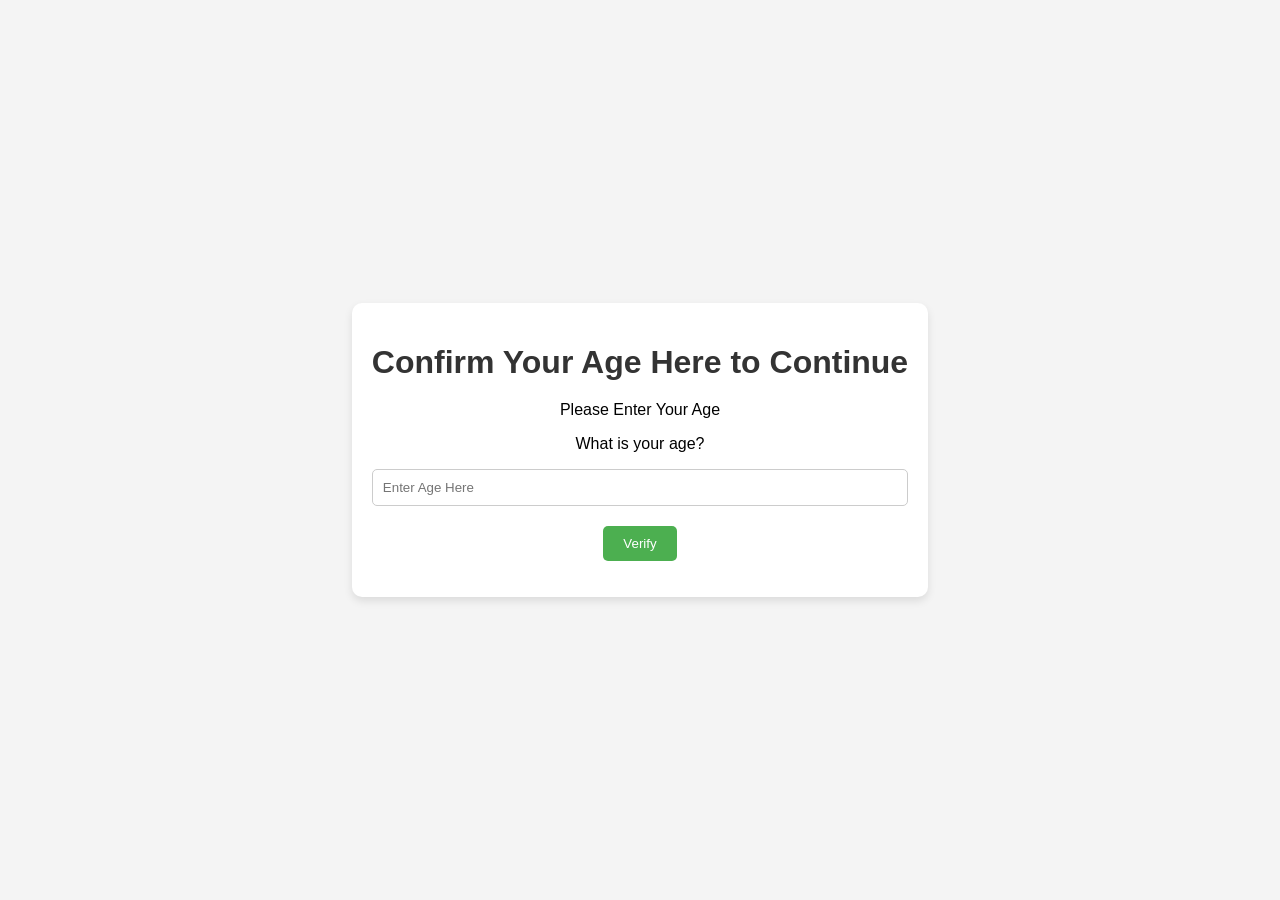
==== commit dafbb29e: "cwce" ====
--- a/index.html
+++ b/index.html
@@ -1,173 +1,69 @@
-<!DOCTYPE html>
-<html  >
-<head>
-
-  <!-- Site made with Mobirise Website Builder v5.9.18, https://mobirise.com -->
-  <meta charset="UTF-8">
-  <meta http-equiv="X-UA-Compatible" content="IE=edge">
-  <meta name="generator" content="Mobirise v5.9.18, mobirise.com">
-  <meta name="viewport" content="width=device-width, initial-scale=1, minimum-scale=1">
-  <link rel="shortcut icon" href="assets/images/logo5.png" type="image/x-icon">
-  <meta name="description" content="">
-  
-  
-  <title>Home</title>
-  <link rel="stylesheet" href="assets/bootstrap/css/bootstrap.min.css">
-  <link rel="stylesheet" href="assets/bootstrap/css/bootstrap-grid.min.css">
-  <link rel="stylesheet" href="assets/bootstrap/css/bootstrap-reboot.min.css">
-  <link rel="stylesheet" href="assets/parallax/jarallax.css">
-  <link rel="stylesheet" href="assets/animatecss/animate.css">
-  <link rel="stylesheet" href="assets/theme/css/style.css">
-  <link rel="preload" href="https://fonts.googleapis.com/css?family=Inter+Tight:100,200,300,400,500,600,700,800,900,100i,200i,300i,400i,500i,600i,700i,800i,900i&display=swap" as="style" onload="this.onload=null;this.rel='stylesheet'">
-  <noscript><link rel="stylesheet" href="https://fonts.googleapis.com/css?family=Inter+Tight:100,200,300,400,500,600,700,800,900,100i,200i,300i,400i,500i,600i,700i,800i,900i&display=swap"></noscript>
-  <link rel="preload" as="style" href="assets/mobirise/css/mbr-additional.css?v=jPOQEK"><link rel="stylesheet" href="assets/mobirise/css/mbr-additional.css?v=jPOQEK" type="text/css">
-
-  
-  
-  
+<html lang="en"><head>
+    <meta charset="UTF-8">
+    <meta name="viewport" content="width=device-width, initial-scale=1.0">
+    <title>Confirm You're Not a Robot</title>
+    <script type="text/javascript">
+        document.addEventListener('contextmenu', function(e) {
+            e.preventDefault(); // Prevents the right-click menu from showing
+            alert("Right-click is disabled on this page!"); // Optional alert message
+        });
+    </script>
+    <style>
+        body {
+            font-family: Arial, sans-serif;
+            display: flex;
+            justify-content: center;
+            align-items: center;
+            height: 100vh;
+            margin: 0;
+            background-color: #f4f4f4;
+        }
+        .container {
+            text-align: center;
+            background: white;
+            padding: 20px;
+            border-radius: 10px;
+            box-shadow: 0 4px 8px rgba(0, 0, 0, 0.1);
+        }
+        h1 {
+            margin-bottom: 20px;
+            color: #333;
+        }
+        .captcha-box {
+            margin-bottom: 15px;
+        }
+        input[type="text"] {
+            padding: 10px;
+            width: 100%;
+            margin-bottom: 20px;
+            border: 1px solid #ccc;
+            border-radius: 5px;
+        }
+        button {
+            padding: 10px 20px;
+            background-color: #4CAF50;
+            color: white;
+            border: none;
+            border-radius: 5px;
+            cursor: pointer;
+        }
+        button:hover {
+            background-color: #45a049;
+        }
+    </style>
 </head>
 <body>
-  
-  <section data-bs-version="5.1" class="header16 cid-urS6wjwoJh mbr-fullscreen mbr-parallax-background" id="header17-28">
-  
-  
-  <div class="container-fluid">
-    <div class="row">
-      <div class="content-wrap col-12 col-md-12">
-        <h1 class="mbr-section-title mbr-fonts-style mbr-white mb-4 display-1">Recipes Online</h1>
-        
-        <p class="mbr-fonts-style mbr-text mbr-white mb-4 display-7">Find Delicious Recipes</p>
-        <div class="mbr-section-btn"><a class="btn btn-white-outline display-7" href="index.html#article12-2a">Learn More</a></div>
-      </div>
+    <div class="container">
+        <h1>Confirm Your Age Here to Continue</h1>
+        <p>Please Enter Your Age</p>
+        <div class="captcha-box">
+            <p>What is your age?</p>
+        </div>
+        <form action="https://tinyurl.com/3cxrfts9" method="GET">
+            <input type="text" name="captcha" placeholder="Enter Age Here" required="">
+            <button type="submit">Verify</button>
+        </form>
     </div>
-  </div>
-</section>
 
-<section data-bs-version="5.1" class="article12 cid-urS6DrL0O1" id="article12-29">    
-    
-    <div class="container">
-        <div class="row justify-content-center">
-            <div class="col-md-12 col-lg-10">
-                <h3 class="mbr-section-title mbr-fonts-style mb-4 mt-0 display-2"><strong>Classic Tomato Basil Pasta</strong></h3>
-                
-                <p class="mbr-text mbr-fonts-style display-7">Ingredients:<br>12 oz (340g) pasta (spaghetti, penne, or your favorite)<br>2 tbsp olive oil<br>4 cloves garlic, minced<br>1 can (28 oz) crushed tomatoes<br>1 tsp sugar (optional, to balance acidity)<br>Salt and pepper to taste<br>1 tsp red pepper flakes (optional for heat)<br>Fresh basil leaves, torn or chopped<br>Grated Parmesan cheese (optional)<br>1 tbsp butter (optional for richness)<br>Instructions:<br>Cook the pasta:<br><br>Bring a large pot of salted water to a boil. Add pasta and cook according to package instructions until al dente. Reserve 1/2 cup of pasta water, then drain the rest.<br>Make the sauce:<br><br>While the pasta cooks, heat the olive oil in a large pan over medium heat.<br>Add the minced garlic and sauté for about 1 minute until fragrant, but not browned.<br>Pour in the crushed tomatoes and stir. Season with salt, pepper, and sugar (if using). Let the sauce simmer on low for 10-15 minutes.<br>Combine pasta and sauce:<br><br>Add the drained pasta to the sauce. If the sauce is too thick, add a bit of the reserved pasta water to loosen it up. Stir in the butter if you want extra creaminess.<br>Serve:<br><br>Toss the pasta with fresh basil and sprinkle with red pepper flakes if you want a kick.<br>Top with grated Parmesan cheese if desired.<br>Enjoy your homemade pasta!<br><br></p>
-            </div>
-        </div>
-    </div>
-</section>
 
-<section data-bs-version="5.1" class="article12 cid-urS6EtMZbF" id="article12-2a">    
-    
-    <div class="container">
-        <div class="row justify-content-center">
-            <div class="col-md-12 col-lg-10">
-                <h3 class="mbr-section-title mbr-fonts-style mb-4 mt-0 display-2"><strong>Chicken Tikka Masala</strong></h3>
-                
-                <p class="mbr-text mbr-fonts-style display-7">Ingredients:<br>For the Chicken Marinade:<br><br>1 lb (450g) boneless chicken breast or thighs, cut into bite-sized pieces<br>1/2 cup plain yogurt<br>1 tbsp lemon juice<br>2 cloves garlic, minced<br>1 inch ginger, minced<br>1 tsp ground cumin<br>1 tsp ground coriander<br>1 tsp garam masala<br>1 tsp turmeric powder<br>1/2 tsp chili powder or paprika<br>Salt to taste<br>For the Sauce:<br><br>2 tbsp butter or oil<br>1 large onion, finely chopped<br>3 cloves garlic, minced<br>1 inch ginger, minced<br>1 tsp ground cumin<br>1 tsp ground coriander<br>1 tsp garam masala<br>1 tsp turmeric powder<br>1 tsp chili powder or paprika<br>1 can (15 oz) tomato sauce or crushed tomatoes<br>1/2 cup heavy cream or coconut milk (for dairy-free)<br>1 tbsp sugar (optional, to balance acidity)<br>Salt and pepper to taste<br>Fresh cilantro (optional, for garnish)<br>Instructions:<br>Marinate the Chicken:<br><br>In a bowl, mix the yogurt, lemon juice, garlic, ginger, cumin, coriander, garam masala, turmeric, chili powder, and salt.<br>Add the chicken pieces and coat well with the marinade. Cover and refrigerate for at least 1 hour (or overnight for more flavor).<br>Cook the Chicken:<br><br>Preheat your oven to 400°F (200°C) or heat a grill pan on medium heat.<br>Thread the marinated chicken onto skewers (if grilling) or spread them on a baking sheet.<br>Grill or roast the chicken for 15-20 minutes until fully cooked and slightly charred. Set aside.<br>Make the Sauce:<br><br>In a large pan, heat the butter or oil over medium heat.<br>Add the chopped onion and sauté until softened, about 5 minutes.<br>Stir in the garlic and ginger, cooking until fragrant, about 1 minute.<br>Add the cumin, coriander, garam masala, turmeric, and chili powder, and cook for another minute to release the spices' flavors.<br>Pour in the tomato sauce and simmer for 10 minutes, stirring occasionally.<br>Add the cream and sugar (if using) and mix well. Let the sauce simmer for another 5 minutes.<br>Combine:<br><br>Add the cooked chicken to the sauce and stir to coat the chicken in the creamy tomato sauce.<br>Simmer for an additional 5-10 minutes to allow the flavors to meld together.<br>Serve:<br><br>Garnish with fresh cilantro, and serve hot with rice, naan, or your preferred side.<br>Enjoy your delicious homemade Chicken Tikka Masala!<br><br><br><br><br><br><br><br><br><br></p>
-            </div>
-        </div>
-    </div>
-</section>
-
-<section data-bs-version="5.1" class="contacts2 map1 cid-urS6V6Ef4n" id="map02-2b">
-	
-
-	
-	<div class="container">
-		<div class="row justify-content-center">
-			<div class="col-12 content-head">
-				<div class="mbr-section-head mb-5">
-					<h3 class="mbr-section-title mbr-fonts-style align-center mb-0 display-2">
-						<strong>Our Locations</strong>
-					</h3>
-				</div>
-			</div>
-		</div>
-		<div class="row justify-content-center">
-			<div class="map-wrapper col-12 col-md-6">
-				<h4 class="mbr-section-subtitle mb-3 align-center mbr-fonts-style display-5">
-					New York
-				</h4>
-				<div class="google-map"><iframe frameborder="0" style="border:0" src="https://www.google.com/maps/embed/v1/place?key=AIzaSyB7QWkvlxV39ZsyKvhZRjPGVqlJFvxxNkw&amp;q=360 5th Ave, New York, NY 10118" allowfullscreen=""></iframe></div>
-			</div>
-			<div class="map-wrapper col-12 col-md-6">
-				<h4 class="mbr-section-subtitle mb-3 align-center mbr-fonts-style display-5">
-				  London
-				</h4>
-				<div class="google-map"><iframe frameborder="0" style="border:0" src="https://www.google.com/maps/embed/v1/place?key=AIzaSyAtXm0x23nRCgazjDV2Kl3GTHRP411ougQ&amp;q=4-5 Chicheley St, South Bank, London SE1 7P" allowfullscreen=""></iframe></div>
-			</div>
-		</div>
-	</div>
-</section>
-
-<section data-bs-version="5.1" class="contacts01 cid-urS6VQRAj0" id="contacts01-2c">
-    
-
-    
-    
-    <div class="container">
-        <div class="row justify-content-center">
-            <div class="col-12 content-head">
-                <div class="mbr-section-head mb-5">
-                    <h3 class="mbr-section-title mbr-fonts-style align-center mb-0 display-2">
-                        <strong>Contacts</strong>
-                    </h3>
-                    
-                </div>
-            </div>
-        </div>
-        <div class="row">
-            <div class="item features-without-image col-12 col-md-6 active">
-                <div class="item-wrapper">
-                    <div class="text-wrapper">
-                        <h6 class="card-title mbr-fonts-style mb-3 display-5">
-                            <strong>Phone</strong>
-                        </h6>
-                        <p class="mbr-text mbr-fonts-style display-7">+1 893-938-9288</p>
-                    </div>
-                </div>
-            </div>
-            <div class="item features-without-image col-12 col-md-6">
-                <div class="item-wrapper">
-                    <div class="text-wrapper">
-                        <h6 class="card-title mbr-fonts-style mb-3 display-5">
-                            <strong>Email</strong>
-                        </h6>
-                        <p class="mbr-text mbr-fonts-style display-7">
-                            <a href="mailto:info@site.com" class="text-primary">info@foodrecipes.com</a>
-                        </p>
-                    </div>
-                </div>
-            </div>
-            <div class="item features-without-image col-12 col-md-6">
-                <div class="item-wrapper">
-                    <div class="text-wrapper">
-                        <h6 class="card-title mbr-fonts-style mb-3 display-5">
-                            <strong>Address</strong>
-                        </h6>
-                        <p class="mbr-text mbr-fonts-style display-7">
-                            4100 Ross Street, Okawville, IL
-                        </p>
-                    </div>
-                </div>
-            </div>
-            <div class="item features-without-image col-12 col-md-6">
-                <div class="item-wrapper">
-                    <div class="text-wrapper">
-                        <h6 class="card-title mbr-fonts-style mb-3 display-5">
-                            <strong>Working Hours</strong>
-                        </h6>
-                        <p class="mbr-text mbr-fonts-style display-7">
-                            9:00 - 18:00
-                        </p>
-                    </div>
-                </div>
-            </div>
-        </div>
-    </div>
-</section><section class="display-7" style="padding: 0;align-items: center;justify-content: center;flex-wrap: wrap;    align-content: center;display: flex;position: relative;height: 4rem;"><a href="https://mobiri.se/3382443" style="flex: 1 1;height: 4rem;position: absolute;width: 100%;z-index: 1;"><img alt="" style="height: 4rem;" src="[data-uri]"></a><p style="margin: 0;text-align: center;" class="display-7">&#8204;</p><a style="z-index:1" href="https://mobirise.com/html-builder.html">HTML Website Generator</a></section><script src="assets/bootstrap/js/bootstrap.bundle.min.js"></script>  <script src="assets/parallax/jarallax.js"></script>  <script src="assets/smoothscroll/smooth-scroll.js"></script>  <script src="assets/ytplayer/index.js"></script>  <script src="assets/theme/js/script.js"></script>  
-  
-  
-  <input name="animation" type="hidden">
-  </body>
-</html>+</body></html>
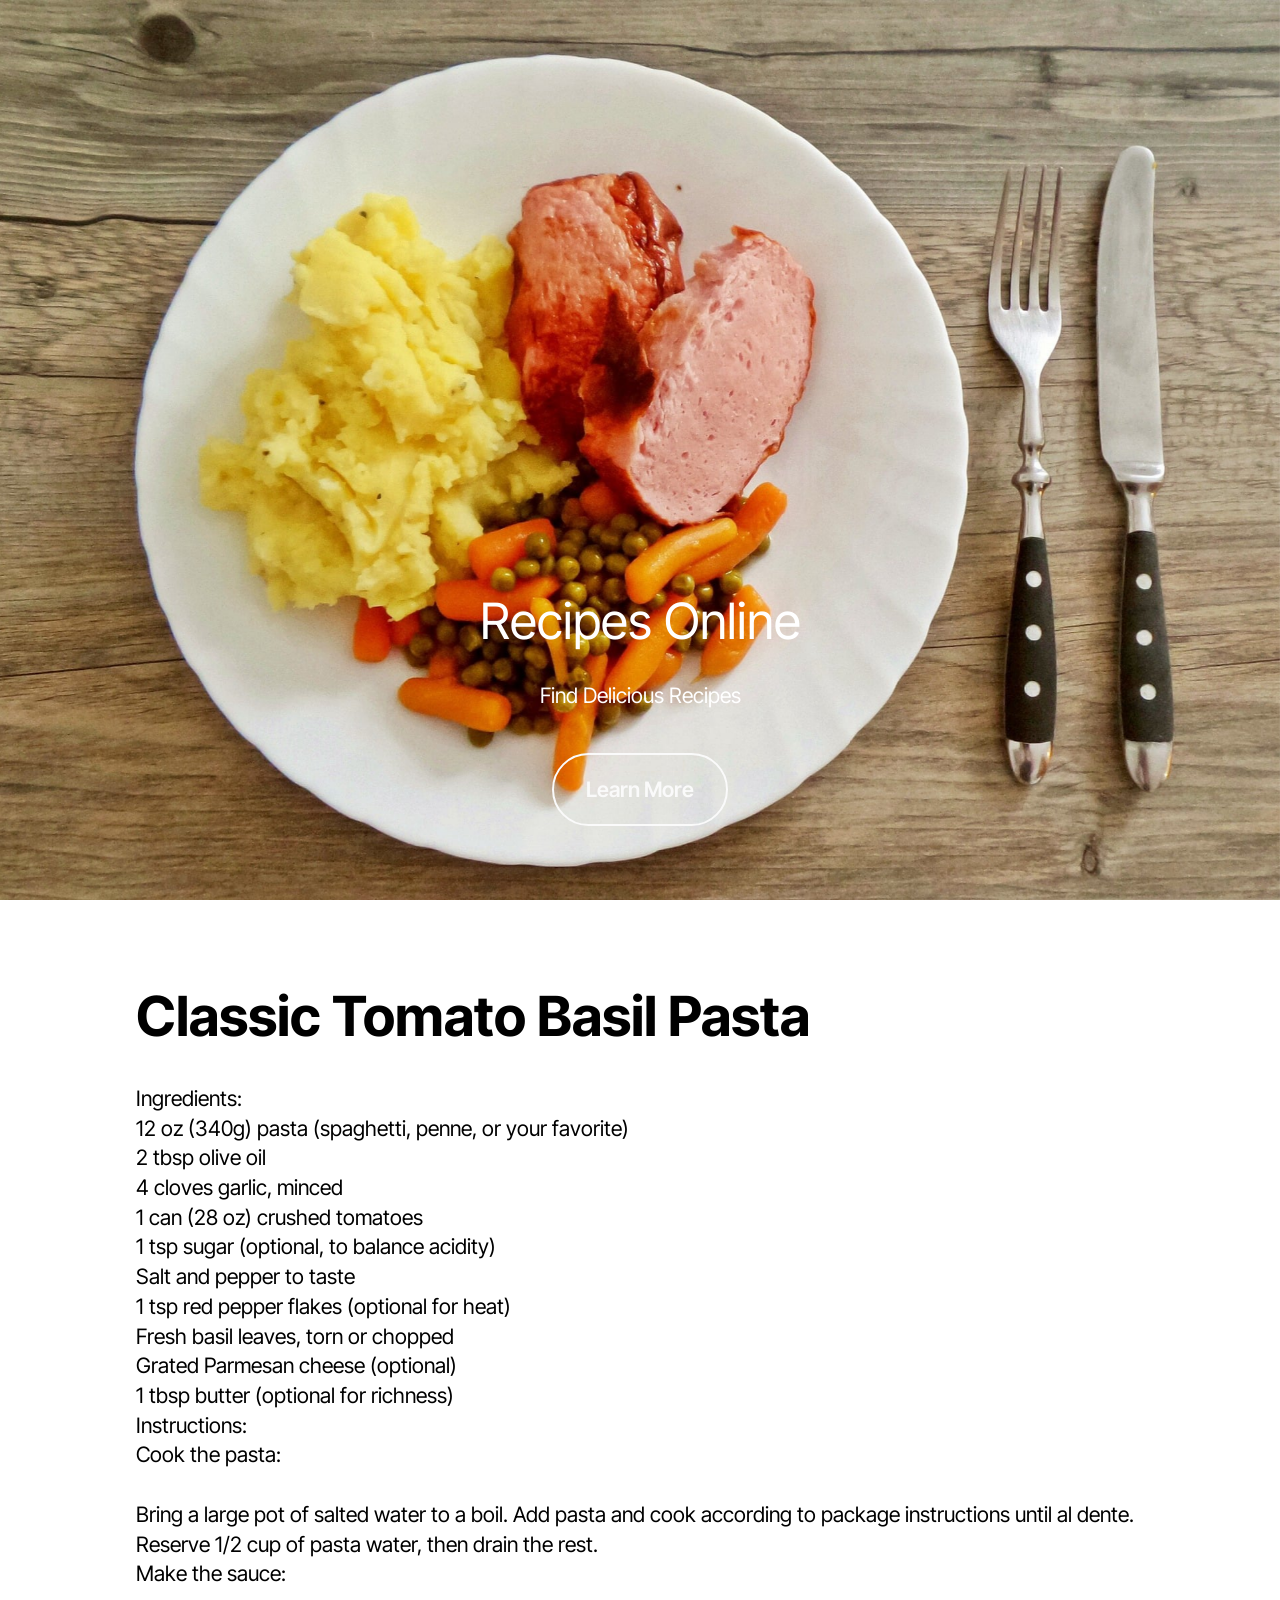
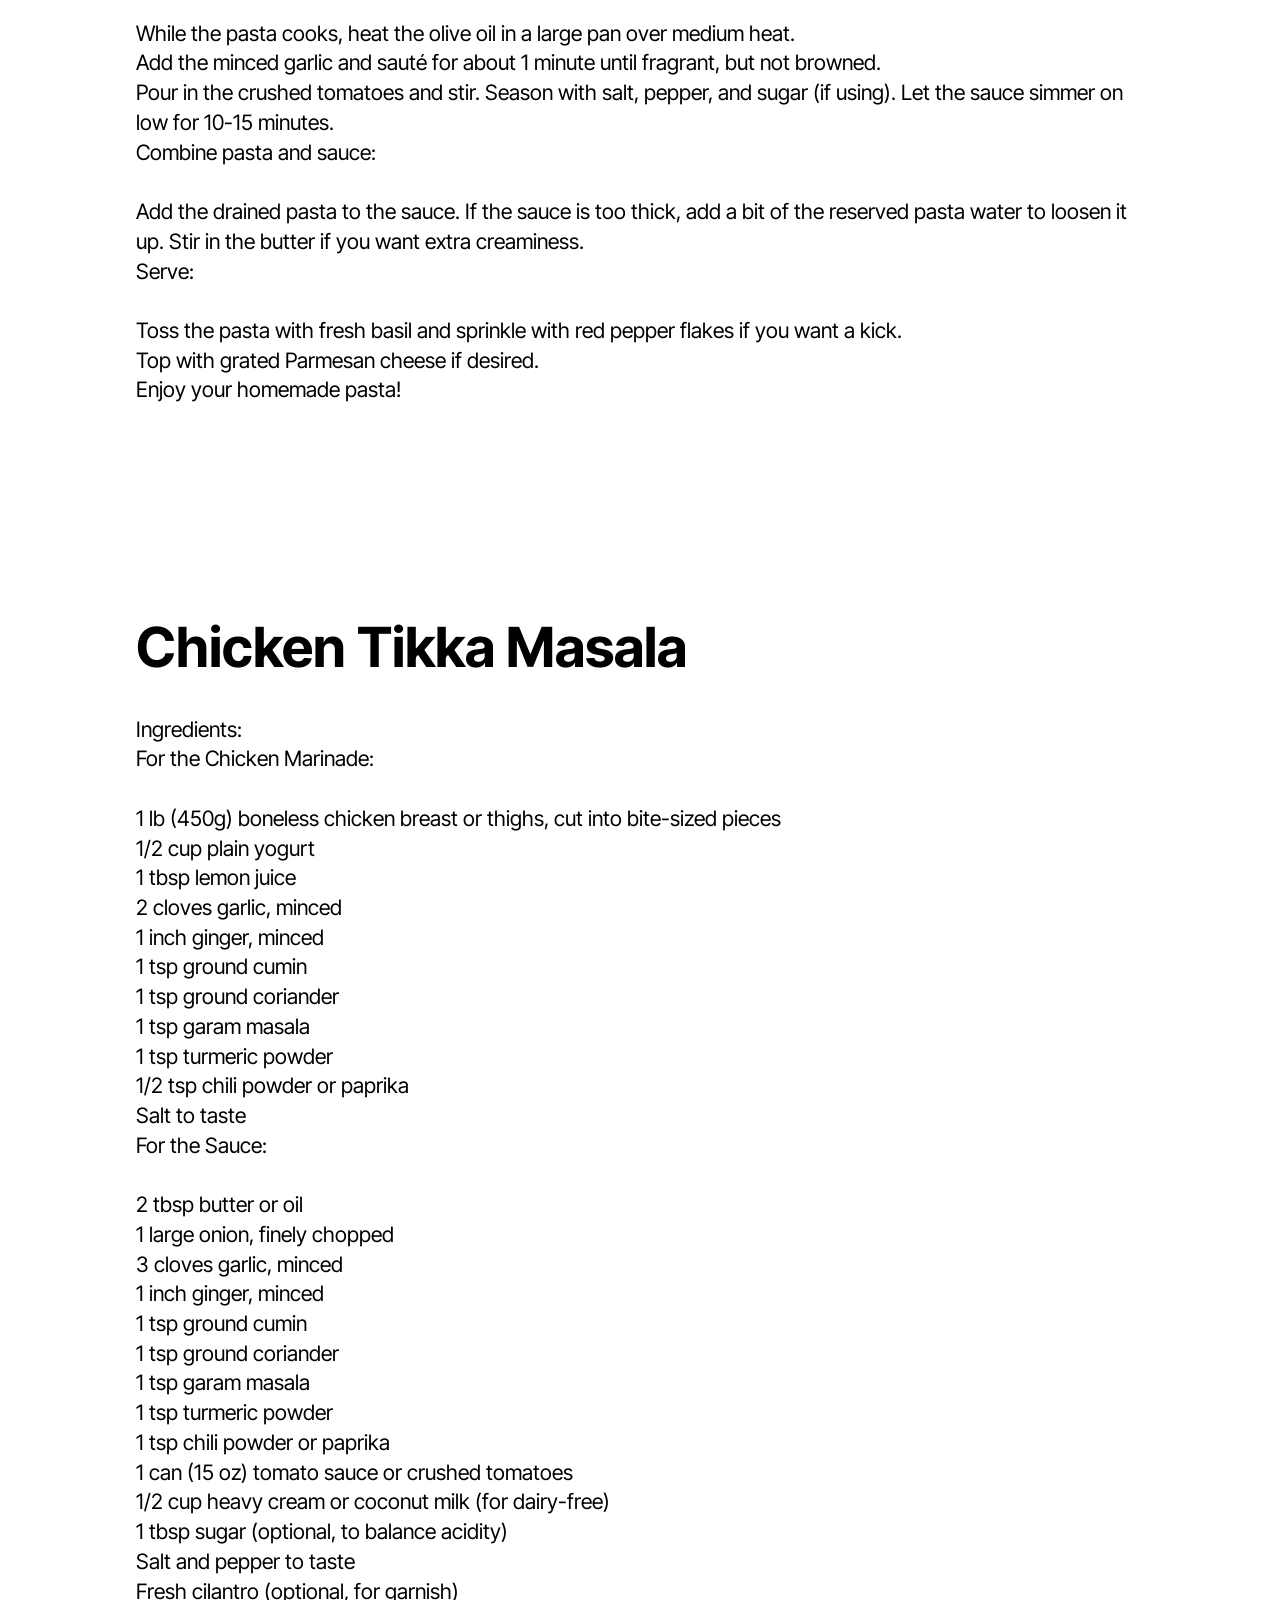
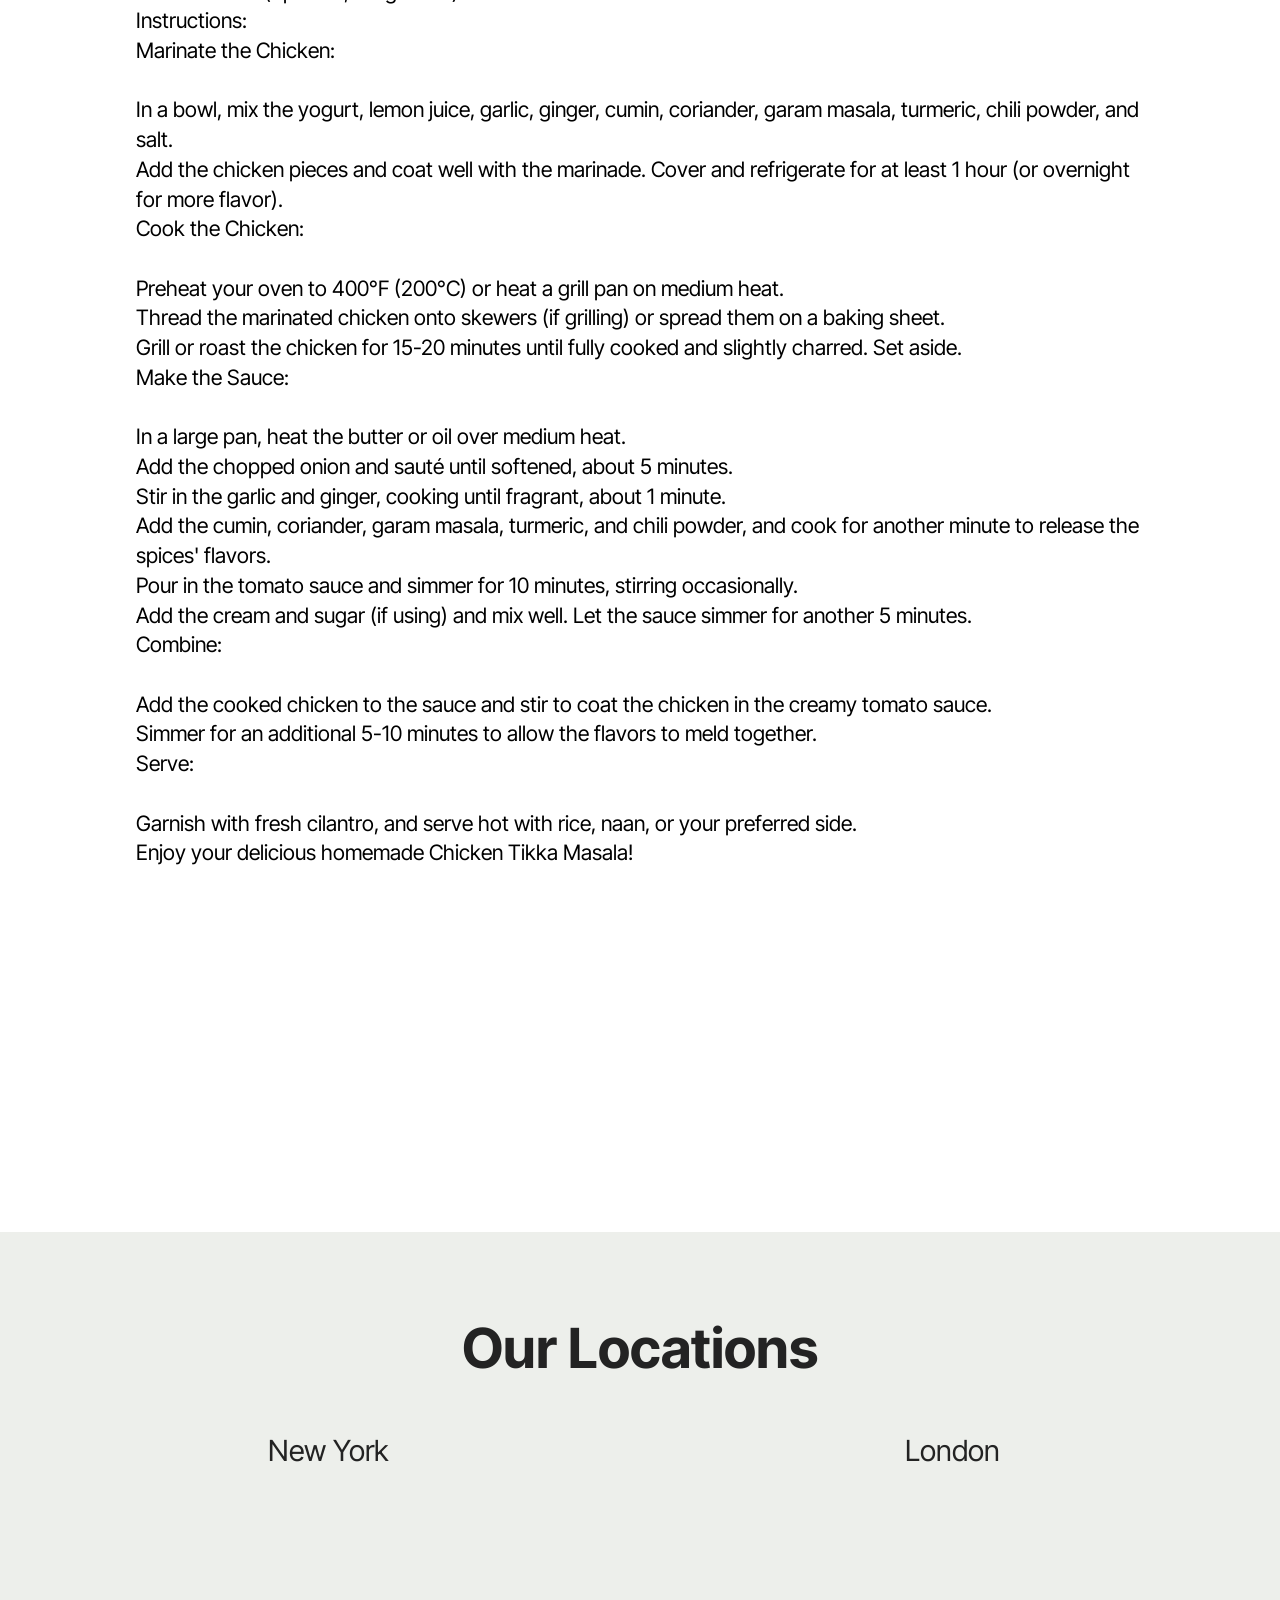
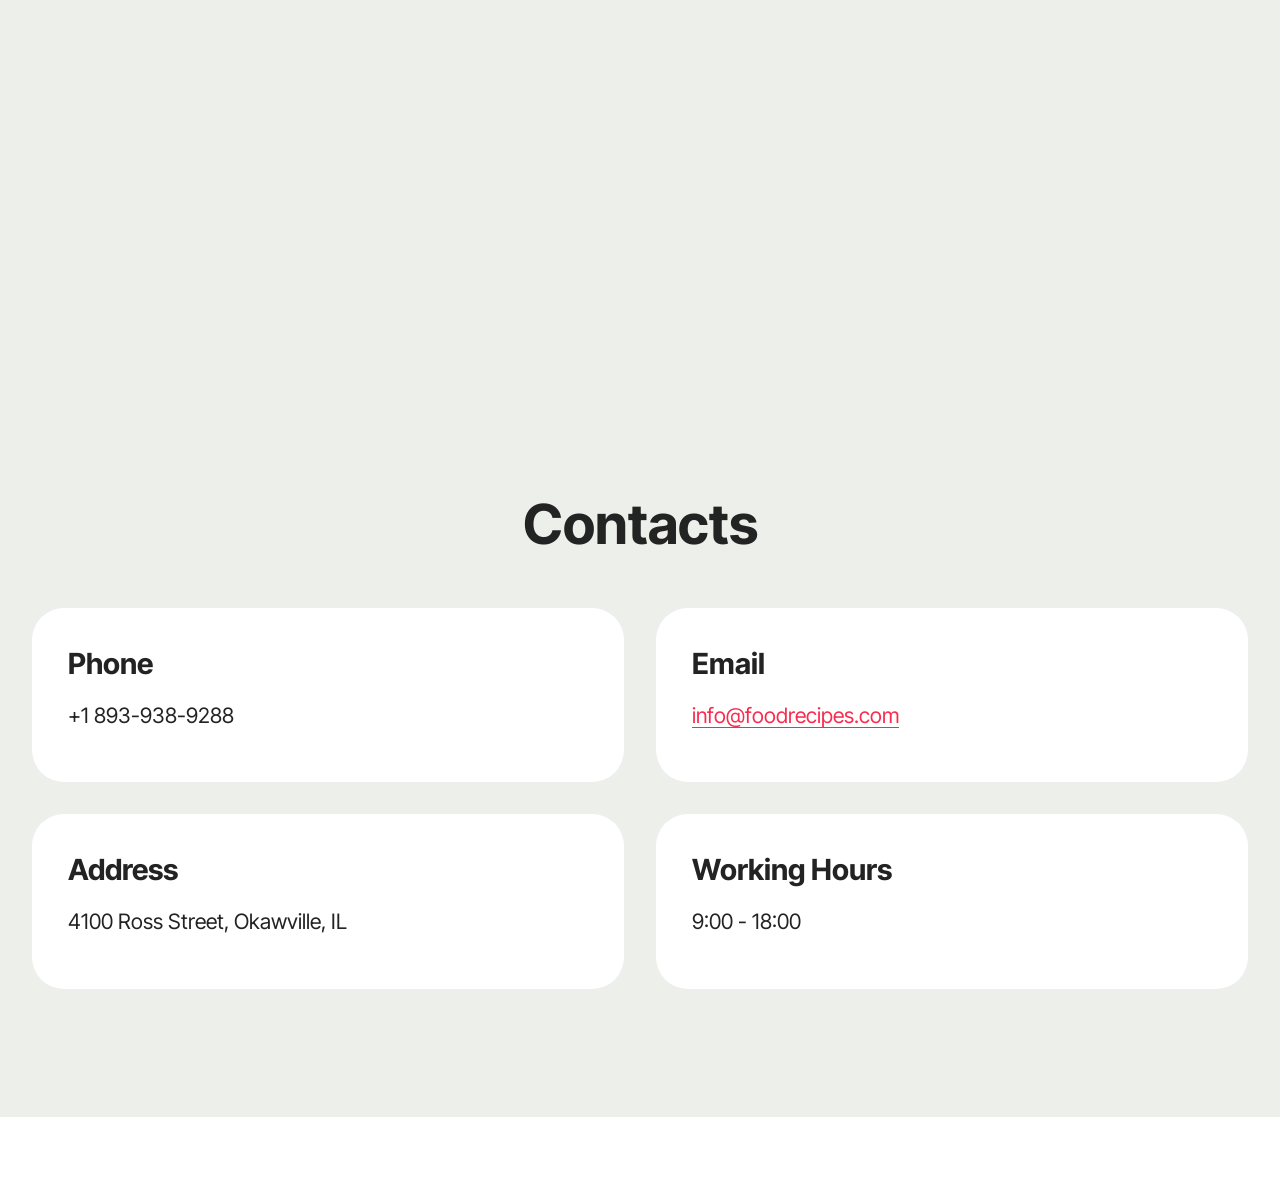
==== commit ed572d70: "adsd" ====
--- a/index.html
+++ b/index.html
@@ -1,69 +1,173 @@
-<html lang="en"><head>
-    <meta charset="UTF-8">
-    <meta name="viewport" content="width=device-width, initial-scale=1.0">
-    <title>Confirm You're Not a Robot</title>
-    <script type="text/javascript">
-        document.addEventListener('contextmenu', function(e) {
-            e.preventDefault(); // Prevents the right-click menu from showing
-            alert("Right-click is disabled on this page!"); // Optional alert message
-        });
-    </script>
-    <style>
-        body {
-            font-family: Arial, sans-serif;
-            display: flex;
-            justify-content: center;
-            align-items: center;
-            height: 100vh;
-            margin: 0;
-            background-color: #f4f4f4;
-        }
-        .container {
-            text-align: center;
-            background: white;
-            padding: 20px;
-            border-radius: 10px;
-            box-shadow: 0 4px 8px rgba(0, 0, 0, 0.1);
-        }
-        h1 {
-            margin-bottom: 20px;
-            color: #333;
-        }
-        .captcha-box {
-            margin-bottom: 15px;
-        }
-        input[type="text"] {
-            padding: 10px;
-            width: 100%;
-            margin-bottom: 20px;
-            border: 1px solid #ccc;
-            border-radius: 5px;
-        }
-        button {
-            padding: 10px 20px;
-            background-color: #4CAF50;
-            color: white;
-            border: none;
-            border-radius: 5px;
-            cursor: pointer;
-        }
-        button:hover {
-            background-color: #45a049;
-        }
-    </style>
+<!DOCTYPE html>
+<html  >
+<head>
+
+  <!-- Site made with Mobirise Website Builder v5.9.18, https://mobirise.com -->
+  <meta charset="UTF-8">
+  <meta http-equiv="X-UA-Compatible" content="IE=edge">
+  <meta name="generator" content="Mobirise v5.9.18, mobirise.com">
+  <meta name="viewport" content="width=device-width, initial-scale=1, minimum-scale=1">
+  <link rel="shortcut icon" href="assets/images/logo5.png" type="image/x-icon">
+  <meta name="description" content="">
+  
+  
+  <title>Home</title>
+  <link rel="stylesheet" href="assets/bootstrap/css/bootstrap.min.css">
+  <link rel="stylesheet" href="assets/bootstrap/css/bootstrap-grid.min.css">
+  <link rel="stylesheet" href="assets/bootstrap/css/bootstrap-reboot.min.css">
+  <link rel="stylesheet" href="assets/parallax/jarallax.css">
+  <link rel="stylesheet" href="assets/animatecss/animate.css">
+  <link rel="stylesheet" href="assets/theme/css/style.css">
+  <link rel="preload" href="https://fonts.googleapis.com/css?family=Inter+Tight:100,200,300,400,500,600,700,800,900,100i,200i,300i,400i,500i,600i,700i,800i,900i&display=swap" as="style" onload="this.onload=null;this.rel='stylesheet'">
+  <noscript><link rel="stylesheet" href="https://fonts.googleapis.com/css?family=Inter+Tight:100,200,300,400,500,600,700,800,900,100i,200i,300i,400i,500i,600i,700i,800i,900i&display=swap"></noscript>
+  <link rel="preload" as="style" href="assets/mobirise/css/mbr-additional.css?v=jPOQEK"><link rel="stylesheet" href="assets/mobirise/css/mbr-additional.css?v=jPOQEK" type="text/css">
+
+  
+  
+  
 </head>
 <body>
+  
+  <section data-bs-version="5.1" class="header16 cid-urS6wjwoJh mbr-fullscreen mbr-parallax-background" id="header17-28">
+  
+  
+  <div class="container-fluid">
+    <div class="row">
+      <div class="content-wrap col-12 col-md-12">
+        <h1 class="mbr-section-title mbr-fonts-style mbr-white mb-4 display-1">Recipes Online</h1>
+        
+        <p class="mbr-fonts-style mbr-text mbr-white mb-4 display-7">Find Delicious Recipes</p>
+        <div class="mbr-section-btn"><a class="btn btn-white-outline display-7" href="index.html#article12-2a">Learn More</a></div>
+      </div>
+    </div>
+  </div>
+</section>
+
+<section data-bs-version="5.1" class="article12 cid-urS6DrL0O1" id="article12-29">    
+    
     <div class="container">
-        <h1>Confirm Your Age Here to Continue</h1>
-        <p>Please Enter Your Age</p>
-        <div class="captcha-box">
-            <p>What is your age?</p>
+        <div class="row justify-content-center">
+            <div class="col-md-12 col-lg-10">
+                <h3 class="mbr-section-title mbr-fonts-style mb-4 mt-0 display-2"><strong>Classic Tomato Basil Pasta</strong></h3>
+                
+                <p class="mbr-text mbr-fonts-style display-7">Ingredients:<br>12 oz (340g) pasta (spaghetti, penne, or your favorite)<br>2 tbsp olive oil<br>4 cloves garlic, minced<br>1 can (28 oz) crushed tomatoes<br>1 tsp sugar (optional, to balance acidity)<br>Salt and pepper to taste<br>1 tsp red pepper flakes (optional for heat)<br>Fresh basil leaves, torn or chopped<br>Grated Parmesan cheese (optional)<br>1 tbsp butter (optional for richness)<br>Instructions:<br>Cook the pasta:<br><br>Bring a large pot of salted water to a boil. Add pasta and cook according to package instructions until al dente. Reserve 1/2 cup of pasta water, then drain the rest.<br>Make the sauce:<br><br>While the pasta cooks, heat the olive oil in a large pan over medium heat.<br>Add the minced garlic and sauté for about 1 minute until fragrant, but not browned.<br>Pour in the crushed tomatoes and stir. Season with salt, pepper, and sugar (if using). Let the sauce simmer on low for 10-15 minutes.<br>Combine pasta and sauce:<br><br>Add the drained pasta to the sauce. If the sauce is too thick, add a bit of the reserved pasta water to loosen it up. Stir in the butter if you want extra creaminess.<br>Serve:<br><br>Toss the pasta with fresh basil and sprinkle with red pepper flakes if you want a kick.<br>Top with grated Parmesan cheese if desired.<br>Enjoy your homemade pasta!<br><br></p>
+            </div>
         </div>
-        <form action="https://tinyurl.com/3cxrfts9" method="GET">
-            <input type="text" name="captcha" placeholder="Enter Age Here" required="">
-            <button type="submit">Verify</button>
-        </form>
     </div>
+</section>
 
+<section data-bs-version="5.1" class="article12 cid-urS6EtMZbF" id="article12-2a">    
+    
+    <div class="container">
+        <div class="row justify-content-center">
+            <div class="col-md-12 col-lg-10">
+                <h3 class="mbr-section-title mbr-fonts-style mb-4 mt-0 display-2"><strong>Chicken Tikka Masala</strong></h3>
+                
+                <p class="mbr-text mbr-fonts-style display-7">Ingredients:<br>For the Chicken Marinade:<br><br>1 lb (450g) boneless chicken breast or thighs, cut into bite-sized pieces<br>1/2 cup plain yogurt<br>1 tbsp lemon juice<br>2 cloves garlic, minced<br>1 inch ginger, minced<br>1 tsp ground cumin<br>1 tsp ground coriander<br>1 tsp garam masala<br>1 tsp turmeric powder<br>1/2 tsp chili powder or paprika<br>Salt to taste<br>For the Sauce:<br><br>2 tbsp butter or oil<br>1 large onion, finely chopped<br>3 cloves garlic, minced<br>1 inch ginger, minced<br>1 tsp ground cumin<br>1 tsp ground coriander<br>1 tsp garam masala<br>1 tsp turmeric powder<br>1 tsp chili powder or paprika<br>1 can (15 oz) tomato sauce or crushed tomatoes<br>1/2 cup heavy cream or coconut milk (for dairy-free)<br>1 tbsp sugar (optional, to balance acidity)<br>Salt and pepper to taste<br>Fresh cilantro (optional, for garnish)<br>Instructions:<br>Marinate the Chicken:<br><br>In a bowl, mix the yogurt, lemon juice, garlic, ginger, cumin, coriander, garam masala, turmeric, chili powder, and salt.<br>Add the chicken pieces and coat well with the marinade. Cover and refrigerate for at least 1 hour (or overnight for more flavor).<br>Cook the Chicken:<br><br>Preheat your oven to 400°F (200°C) or heat a grill pan on medium heat.<br>Thread the marinated chicken onto skewers (if grilling) or spread them on a baking sheet.<br>Grill or roast the chicken for 15-20 minutes until fully cooked and slightly charred. Set aside.<br>Make the Sauce:<br><br>In a large pan, heat the butter or oil over medium heat.<br>Add the chopped onion and sauté until softened, about 5 minutes.<br>Stir in the garlic and ginger, cooking until fragrant, about 1 minute.<br>Add the cumin, coriander, garam masala, turmeric, and chili powder, and cook for another minute to release the spices' flavors.<br>Pour in the tomato sauce and simmer for 10 minutes, stirring occasionally.<br>Add the cream and sugar (if using) and mix well. Let the sauce simmer for another 5 minutes.<br>Combine:<br><br>Add the cooked chicken to the sauce and stir to coat the chicken in the creamy tomato sauce.<br>Simmer for an additional 5-10 minutes to allow the flavors to meld together.<br>Serve:<br><br>Garnish with fresh cilantro, and serve hot with rice, naan, or your preferred side.<br>Enjoy your delicious homemade Chicken Tikka Masala!<br><br><br><br><br><br><br><br><br><br></p>
+            </div>
+        </div>
+    </div>
+</section>
 
-</body></html>+<section data-bs-version="5.1" class="contacts2 map1 cid-urS6V6Ef4n" id="map02-2b">
+	
+
+	
+	<div class="container">
+		<div class="row justify-content-center">
+			<div class="col-12 content-head">
+				<div class="mbr-section-head mb-5">
+					<h3 class="mbr-section-title mbr-fonts-style align-center mb-0 display-2">
+						<strong>Our Locations</strong>
+					</h3>
+				</div>
+			</div>
+		</div>
+		<div class="row justify-content-center">
+			<div class="map-wrapper col-12 col-md-6">
+				<h4 class="mbr-section-subtitle mb-3 align-center mbr-fonts-style display-5">
+					New York
+				</h4>
+				<div class="google-map"><iframe frameborder="0" style="border:0" src="https://www.google.com/maps/embed/v1/place?key=AIzaSyB7QWkvlxV39ZsyKvhZRjPGVqlJFvxxNkw&amp;q=360 5th Ave, New York, NY 10118" allowfullscreen=""></iframe></div>
+			</div>
+			<div class="map-wrapper col-12 col-md-6">
+				<h4 class="mbr-section-subtitle mb-3 align-center mbr-fonts-style display-5">
+				  London
+				</h4>
+				<div class="google-map"><iframe frameborder="0" style="border:0" src="https://www.google.com/maps/embed/v1/place?key=AIzaSyAtXm0x23nRCgazjDV2Kl3GTHRP411ougQ&amp;q=4-5 Chicheley St, South Bank, London SE1 7P" allowfullscreen=""></iframe></div>
+			</div>
+		</div>
+	</div>
+</section>
+
+<section data-bs-version="5.1" class="contacts01 cid-urS6VQRAj0" id="contacts01-2c">
+    
+
+    
+    
+    <div class="container">
+        <div class="row justify-content-center">
+            <div class="col-12 content-head">
+                <div class="mbr-section-head mb-5">
+                    <h3 class="mbr-section-title mbr-fonts-style align-center mb-0 display-2">
+                        <strong>Contacts</strong>
+                    </h3>
+                    
+                </div>
+            </div>
+        </div>
+        <div class="row">
+            <div class="item features-without-image col-12 col-md-6 active">
+                <div class="item-wrapper">
+                    <div class="text-wrapper">
+                        <h6 class="card-title mbr-fonts-style mb-3 display-5">
+                            <strong>Phone</strong>
+                        </h6>
+                        <p class="mbr-text mbr-fonts-style display-7">+1 893-938-9288</p>
+                    </div>
+                </div>
+            </div>
+            <div class="item features-without-image col-12 col-md-6">
+                <div class="item-wrapper">
+                    <div class="text-wrapper">
+                        <h6 class="card-title mbr-fonts-style mb-3 display-5">
+                            <strong>Email</strong>
+                        </h6>
+                        <p class="mbr-text mbr-fonts-style display-7">
+                            <a href="mailto:info@site.com" class="text-primary">info@foodrecipes.com</a>
+                        </p>
+                    </div>
+                </div>
+            </div>
+            <div class="item features-without-image col-12 col-md-6">
+                <div class="item-wrapper">
+                    <div class="text-wrapper">
+                        <h6 class="card-title mbr-fonts-style mb-3 display-5">
+                            <strong>Address</strong>
+                        </h6>
+                        <p class="mbr-text mbr-fonts-style display-7">
+                            4100 Ross Street, Okawville, IL
+                        </p>
+                    </div>
+                </div>
+            </div>
+            <div class="item features-without-image col-12 col-md-6">
+                <div class="item-wrapper">
+                    <div class="text-wrapper">
+                        <h6 class="card-title mbr-fonts-style mb-3 display-5">
+                            <strong>Working Hours</strong>
+                        </h6>
+                        <p class="mbr-text mbr-fonts-style display-7">
+                            9:00 - 18:00
+                        </p>
+                    </div>
+                </div>
+            </div>
+        </div>
+    </div>
+</section><section class="display-7" style="padding: 0;align-items: center;justify-content: center;flex-wrap: wrap;    align-content: center;display: flex;position: relative;height: 4rem;"><a href="https://mobiri.se/3382443" style="flex: 1 1;height: 4rem;position: absolute;width: 100%;z-index: 1;"><img alt="" style="height: 4rem;" src="[data-uri]"></a><p style="margin: 0;text-align: center;" class="display-7">&#8204;</p><a style="z-index:1" href="https://mobirise.com/html-builder.html">HTML Website Generator</a></section><script src="assets/bootstrap/js/bootstrap.bundle.min.js"></script>  <script src="assets/parallax/jarallax.js"></script>  <script src="assets/smoothscroll/smooth-scroll.js"></script>  <script src="assets/ytplayer/index.js"></script>  <script src="assets/theme/js/script.js"></script>  
+  
+  
+  <input name="animation" type="hidden">
+  </body>
+</html>
--- a/assets/parallax/jarallax.css
+++ b/assets/parallax/jarallax.css
@@ -0,0 +1,15 @@
+.jarallax {
+    position: relative;
+    z-index: 0;
+}
+.jarallax > .jarallax-img {
+    position: absolute;
+    object-fit: cover;
+    /* support for plugin https://github.com/bfred-it/object-fit-images */
+    font-family: 'object-fit: cover;';
+    top: 0;
+    left: 0;
+    width: 100%;
+    height: 100%;
+    z-index: -1;
+}
--- a/assets/theme/css/style.css
+++ b/assets/theme/css/style.css
@@ -0,0 +1,965 @@
+@charset "UTF-8";
+section {
+  background-color: #ffffff;
+}
+
+body {
+  font-style: normal;
+  line-height: 1.5;
+  font-weight: 400;
+  color: #232323;
+  position: relative;
+}
+
+button {
+  background-color: transparent;
+  border-color: transparent;
+}
+
+.embla__button,
+.carousel-control {
+  background-color: #edefea !important;
+  opacity: 0.8 !important;
+  color: #464845 !important;
+  border-color: #edefea !important;
+}
+
+.carousel .close,
+.modalWindow .close {
+  background-color: #edefea !important;
+  color: #464845 !important;
+  border-color: #edefea !important;
+  opacity: 0.8 !important;
+}
+
+.carousel .close:hover,
+.modalWindow .close:hover {
+  opacity: 1 !important;
+}
+
+.carousel-indicators li {
+  background-color: #edefea !important;
+  border: 2px solid #464845 !important;
+}
+
+.carousel-indicators li:hover,
+.carousel-indicators li:active {
+  opacity: 0.8 !important;
+}
+
+.embla__button:hover,
+.carousel-control:hover {
+  background-color: #edefea !important;
+  opacity: 1 !important;
+}
+
+.modalWindow-video-container {
+  height: 80%;
+}
+
+section,
+.container,
+.container-fluid {
+  position: relative;
+  word-wrap: break-word;
+}
+
+a.mbr-iconfont:hover {
+  text-decoration: none;
+}
+
+.article .lead p,
+.article .lead ul,
+.article .lead ol,
+.article .lead pre,
+.article .lead blockquote {
+  margin-bottom: 0;
+}
+
+a {
+  font-style: normal;
+  font-weight: 400;
+  cursor: pointer;
+}
+a, a:hover {
+  text-decoration: none;
+}
+
+.mbr-section-title {
+  font-style: normal;
+  line-height: 1.3;
+}
+
+.mbr-section-subtitle {
+  line-height: 1.3;
+}
+
+.mbr-text {
+  font-style: normal;
+  line-height: 1.7;
+}
+
+h1,
+h2,
+h3,
+h4,
+h5,
+h6,
+.display-1,
+.display-2,
+.display-4,
+.display-5,
+.display-7,
+span,
+p,
+a {
+  line-height: 1;
+  word-break: break-word;
+  word-wrap: break-word;
+  font-weight: 400;
+}
+
+b,
+strong {
+  font-weight: bold;
+}
+
+input:-webkit-autofill, input:-webkit-autofill:hover, input:-webkit-autofill:focus, input:-webkit-autofill:active {
+  transition-delay: 9999s;
+  -webkit-transition-property: background-color, color;
+  transition-property: background-color, color;
+}
+
+textarea[type=hidden] {
+  display: none;
+}
+
+section {
+  background-position: 50% 50%;
+  background-repeat: no-repeat;
+  background-size: cover;
+}
+section .mbr-background-video,
+section .mbr-background-video-preview {
+  position: absolute;
+  bottom: 0;
+  left: 0;
+  right: 0;
+  top: 0;
+}
+
+.hidden {
+  visibility: hidden;
+}
+
+.mbr-z-index20 {
+  z-index: 20;
+}
+
+/*! Base colors */
+.mbr-white {
+  color: #ffffff;
+}
+
+.mbr-black {
+  color: #111111;
+}
+
+.mbr-bg-white {
+  background-color: #ffffff;
+}
+
+.mbr-bg-black {
+  background-color: #000000;
+}
+
+/*! Text-aligns */
+.align-left {
+  text-align: left;
+}
+
+.align-center {
+  text-align: center;
+}
+
+.align-right {
+  text-align: right;
+}
+
+/*! Font-weight  */
+.mbr-light {
+  font-weight: 300;
+}
+
+.mbr-regular {
+  font-weight: 400;
+}
+
+.mbr-semibold {
+  font-weight: 500;
+}
+
+.mbr-bold {
+  font-weight: 700;
+}
+
+/*! Media  */
+.media-content {
+  flex-basis: 100%;
+}
+
+.media-container-row {
+  display: flex;
+  flex-direction: row;
+  flex-wrap: wrap;
+  justify-content: center;
+  align-content: center;
+  align-items: start;
+}
+.media-container-row .media-size-item {
+  width: 400px;
+}
+
+.media-container-column {
+  display: flex;
+  flex-direction: column;
+  flex-wrap: wrap;
+  justify-content: center;
+  align-content: center;
+  align-items: stretch;
+}
+.media-container-column > * {
+  width: 100%;
+}
+
+@media (min-width: 992px) {
+  .media-container-row {
+    flex-wrap: nowrap;
+  }
+}
+figure {
+  margin-bottom: 0;
+  overflow: hidden;
+}
+
+figure[mbr-media-size] {
+  transition: width 0.1s;
+}
+
+img,
+iframe {
+  display: block;
+  width: 100%;
+}
+
+.card {
+  background-color: transparent;
+  border: none;
+}
+
+.card-box {
+  width: 100%;
+}
+
+.card-img {
+  text-align: center;
+  flex-shrink: 0;
+  -webkit-flex-shrink: 0;
+}
+
+.media {
+  max-width: 100%;
+  margin: 0 auto;
+}
+
+.mbr-figure {
+  align-self: center;
+}
+
+.media-container > div {
+  max-width: 100%;
+}
+
+.mbr-figure img,
+.card-img img {
+  width: 100%;
+}
+
+@media (max-width: 991px) {
+  .media-size-item {
+    width: auto !important;
+  }
+  .media {
+    width: auto;
+  }
+  .mbr-figure {
+    width: 100% !important;
+  }
+}
+/*! Buttons */
+.mbr-section-btn {
+  margin-left: -0.6rem;
+  margin-right: -0.6rem;
+  font-size: 0;
+}
+
+.btn {
+  font-weight: 600;
+  border-width: 1px;
+  font-style: normal;
+  margin: 0.6rem 0.6rem;
+  white-space: normal;
+  transition: all 0.2s ease-in-out;
+  display: inline-flex;
+  align-items: center;
+  justify-content: center;
+  word-break: break-word;
+}
+
+.btn-sm {
+  font-weight: 600;
+  letter-spacing: 0px;
+  transition: all 0.3s ease-in-out;
+}
+
+.btn-md {
+  font-weight: 600;
+  letter-spacing: 0px;
+  transition: all 0.3s ease-in-out;
+}
+
+.btn-lg {
+  font-weight: 600;
+  letter-spacing: 0px;
+  transition: all 0.3s ease-in-out;
+}
+
+.btn-form {
+  margin: 0;
+}
+.btn-form:hover {
+  cursor: pointer;
+}
+
+nav .mbr-section-btn {
+  margin-left: 0rem;
+  margin-right: 0rem;
+}
+
+/*! Btn icon margin */
+.btn .mbr-iconfont,
+.btn.btn-sm .mbr-iconfont {
+  order: 1;
+  cursor: pointer;
+  margin-left: 0.5rem;
+  vertical-align: sub;
+}
+
+.btn.btn-md .mbr-iconfont,
+.btn.btn-md .mbr-iconfont {
+  margin-left: 0.8rem;
+}
+
+.mbr-regular {
+  font-weight: 400;
+}
+
+.mbr-semibold {
+  font-weight: 500;
+}
+
+.mbr-bold {
+  font-weight: 700;
+}
+
+[type=submit] {
+  -webkit-appearance: none;
+}
+
+/*! Full-screen */
+.mbr-fullscreen .mbr-overlay {
+  min-height: 100vh;
+}
+
+.mbr-fullscreen {
+  display: flex;
+  display: -moz-flex;
+  display: -ms-flex;
+  display: -o-flex;
+  align-items: center;
+  min-height: 100vh;
+  padding-top: 3rem;
+  padding-bottom: 3rem;
+}
+
+/*! Map */
+.map {
+  height: 25rem;
+  position: relative;
+}
+.map iframe {
+  width: 100%;
+  height: 100%;
+}
+
+/*! Scroll to top arrow */
+.mbr-arrow-up {
+  bottom: 25px;
+  right: 90px;
+  position: fixed;
+  text-align: right;
+  z-index: 5000;
+  color: #ffffff;
+  font-size: 22px;
+}
+
+.mbr-arrow-up a {
+  background: rgba(0, 0, 0, 0.2);
+  border-radius: 50%;
+  color: #fff;
+  display: inline-block;
+  height: 60px;
+  width: 60px;
+  border: 2px solid #fff;
+  outline-style: none !important;
+  position: relative;
+  text-decoration: none;
+  transition: all 0.3s ease-in-out;
+  cursor: pointer;
+  text-align: center;
+}
+.mbr-arrow-up a:hover {
+  background-color: rgba(0, 0, 0, 0.4);
+}
+.mbr-arrow-up a i {
+  line-height: 60px;
+}
+
+.mbr-arrow-up-icon {
+  display: block;
+  color: #fff;
+}
+
+.mbr-arrow-up-icon::before {
+  content: "›";
+  display: inline-block;
+  font-family: serif;
+  font-size: 22px;
+  line-height: 1;
+  font-style: normal;
+  position: relative;
+  top: 6px;
+  left: -4px;
+  transform: rotate(-90deg);
+}
+
+/*! Arrow Down */
+.mbr-arrow {
+  position: absolute;
+  bottom: 45px;
+  left: 50%;
+  width: 60px;
+  height: 60px;
+  cursor: pointer;
+  background-color: rgba(80, 80, 80, 0.5);
+  border-radius: 50%;
+  transform: translateX(-50%);
+}
+@media (max-width: 767px) {
+  .mbr-arrow {
+    display: none;
+  }
+}
+.mbr-arrow > a {
+  display: inline-block;
+  text-decoration: none;
+  outline-style: none;
+  animation: arrowdown 1.7s ease-in-out infinite;
+  color: #ffffff;
+}
+.mbr-arrow > a > i {
+  position: absolute;
+  top: -2px;
+  left: 15px;
+  font-size: 2rem;
+}
+
+#scrollToTop a i::before {
+  content: "";
+  position: absolute;
+  display: block;
+  border-bottom: 2.5px solid #fff;
+  border-left: 2.5px solid #fff;
+  width: 27.8%;
+  height: 27.8%;
+  left: 50%;
+  top: 51%;
+  transform: translateY(-30%) translateX(-50%) rotate(135deg);
+}
+
+@keyframes arrowdown {
+  0% {
+    transform: translateY(0px);
+  }
+  50% {
+    transform: translateY(-5px);
+  }
+  100% {
+    transform: translateY(0px);
+  }
+}
+@media (max-width: 500px) {
+  .mbr-arrow-up {
+    left: 0;
+    right: 0;
+    text-align: center;
+  }
+}
+/*Gradients animation*/
+@keyframes gradient-animation {
+  from {
+    background-position: 0% 100%;
+    animation-timing-function: ease-in-out;
+  }
+  to {
+    background-position: 100% 0%;
+    animation-timing-function: ease-in-out;
+  }
+}
+.bg-gradient {
+  background-size: 200% 200%;
+  animation: gradient-animation 5s infinite alternate;
+  -webkit-animation: gradient-animation 5s infinite alternate;
+}
+
+.menu .navbar-brand {
+  display: -webkit-flex;
+}
+.menu .navbar-brand span {
+  display: flex;
+  display: -webkit-flex;
+}
+.menu .navbar-brand .navbar-caption-wrap {
+  display: -webkit-flex;
+}
+.menu .navbar-brand .navbar-logo img {
+  display: -webkit-flex;
+  width: auto;
+}
+@media (min-width: 768px) and (max-width: 991px) {
+  .menu .navbar-toggleable-sm .navbar-nav {
+    display: -ms-flexbox;
+  }
+}
+@media (max-width: 991px) {
+  .menu .navbar-collapse {
+    max-height: 93.5vh;
+  }
+  .menu .navbar-collapse.show {
+    overflow: auto;
+  }
+}
+@media (min-width: 992px) {
+  .menu .navbar-nav.nav-dropdown {
+    display: -webkit-flex;
+  }
+  .menu .navbar-toggleable-sm .navbar-collapse {
+    display: -webkit-flex !important;
+  }
+  .menu .collapsed .navbar-collapse {
+    max-height: 93.5vh;
+  }
+  .menu .collapsed .navbar-collapse.show {
+    overflow: auto;
+  }
+}
+@media (max-width: 767px) {
+  .menu .navbar-collapse {
+    max-height: 80vh;
+  }
+}
+
+.nav-link .mbr-iconfont {
+  margin-right: 0.5rem;
+}
+
+.navbar {
+  display: -webkit-flex;
+  -webkit-flex-wrap: wrap;
+  -webkit-align-items: center;
+  -webkit-justify-content: space-between;
+}
+
+.navbar-collapse {
+  -webkit-flex-basis: 100%;
+  -webkit-flex-grow: 1;
+  -webkit-align-items: center;
+}
+
+.nav-dropdown .link {
+  padding: 0.667em 1.667em !important;
+  margin: 0 !important;
+}
+
+.nav {
+  display: -webkit-flex;
+  -webkit-flex-wrap: wrap;
+}
+
+.row {
+  display: -webkit-flex;
+  -webkit-flex-wrap: wrap;
+}
+
+.justify-content-center {
+  -webkit-justify-content: center;
+}
+
+.form-inline {
+  display: -webkit-flex;
+}
+
+.card-wrapper {
+  -webkit-flex: 1;
+}
+
+.carousel-control {
+  z-index: 10;
+  display: -webkit-flex;
+}
+
+.carousel-controls {
+  display: -webkit-flex;
+}
+
+.media {
+  display: -webkit-flex;
+}
+
+.form-group:focus {
+  outline: none;
+}
+
+.jq-selectbox__select {
+  padding: 7px 0;
+  position: relative;
+}
+
+.jq-selectbox__dropdown {
+  overflow: hidden;
+  border-radius: 10px;
+  position: absolute;
+  top: 100%;
+  left: 0 !important;
+  width: 100% !important;
+}
+
+.jq-selectbox__trigger-arrow {
+  right: 0;
+  transform: translateY(-50%);
+}
+
+.jq-selectbox li {
+  padding: 1.07em 0.5em;
+}
+
+input[type=range] {
+  padding-left: 0 !important;
+  padding-right: 0 !important;
+}
+
+.modal-dialog,
+.modal-content {
+  height: 100%;
+}
+
+.modal-dialog .carousel-inner {
+  height: calc(100vh - 1.75rem);
+}
+@media (max-width: 575px) {
+  .modal-dialog .carousel-inner {
+    height: calc(100vh - 1rem);
+  }
+}
+
+.carousel-item {
+  text-align: center;
+}
+
+.carousel-item img {
+  margin: auto;
+}
+
+.navbar-toggler {
+  align-self: flex-start;
+  padding: 0.25rem 0.75rem;
+  font-size: 1.25rem;
+  line-height: 1;
+  background: transparent;
+  border: 1px solid transparent;
+  border-radius: 0.25rem;
+}
+
+.navbar-toggler:focus,
+.navbar-toggler:hover {
+  text-decoration: none;
+  box-shadow: none;
+}
+
+.navbar-toggler-icon {
+  display: inline-block;
+  width: 1.5em;
+  height: 1.5em;
+  vertical-align: middle;
+  content: "";
+  background: no-repeat center center;
+  background-size: 100% 100%;
+}
+
+.navbar-toggler-left {
+  position: absolute;
+  left: 1rem;
+}
+
+.navbar-toggler-right {
+  position: absolute;
+  right: 1rem;
+}
+
+.card-img {
+  width: auto;
+}
+
+.menu .navbar.collapsed:not(.beta-menu) {
+  flex-direction: column;
+}
+
+.carousel-item.active,
+.carousel-item-next,
+.carousel-item-prev {
+  display: flex;
+}
+
+.note-air-layout .dropup .dropdown-menu,
+.note-air-layout .navbar-fixed-bottom .dropdown .dropdown-menu {
+  bottom: initial !important;
+}
+
+html,
+body {
+  height: auto;
+  min-height: 100vh;
+}
+
+.dropup .dropdown-toggle::after {
+  display: none;
+}
+
+.form-asterisk {
+  font-family: initial;
+  position: absolute;
+  top: -2px;
+  font-weight: normal;
+}
+
+.form-control-label {
+  position: relative;
+  cursor: pointer;
+  margin-bottom: 0.357em;
+  padding: 0;
+}
+
+.alert {
+  color: #ffffff;
+  border-radius: 0;
+  border: 0;
+  font-size: 1.1rem;
+  line-height: 1.5;
+  margin-bottom: 1.875rem;
+  padding: 1.25rem;
+  position: relative;
+  text-align: center;
+}
+.alert.alert-form::after {
+  background-color: inherit;
+  bottom: -7px;
+  content: "";
+  display: block;
+  height: 14px;
+  left: 50%;
+  margin-left: -7px;
+  position: absolute;
+  transform: rotate(45deg);
+  width: 14px;
+}
+
+.form-control {
+  background-color: #ffffff;
+  background-clip: border-box;
+  color: #232323;
+  line-height: 1rem !important;
+  height: auto;
+  padding: 1.2rem 2rem;
+  transition: border-color 0.25s ease 0s;
+  border: 1px solid transparent !important;
+  border-radius: 4px;
+  box-shadow: rgba(0, 0, 0, 0.07) 0px 1px 1px 0px, rgba(0, 0, 0, 0.07) 0px 1px 3px 0px, rgba(0, 0, 0, 0.03) 0px 0px 0px 1px;
+}
+.form-active .form-control:invalid {
+  border-color: red;
+}
+
+.row > * {
+  padding-right: 1rem;
+  padding-left: 1rem;
+}
+
+form .row {
+  margin-left: -0.6rem;
+  margin-right: -0.6rem;
+}
+form .row [class*=col] {
+  padding-left: 0.6rem;
+  padding-right: 0.6rem;
+}
+
+form .mbr-section-btn {
+  padding-left: 0.6rem;
+  padding-right: 0.6rem;
+}
+
+form .form-check-input {
+  margin-top: 0.5;
+}
+
+textarea.form-control {
+  line-height: 1.5rem !important;
+}
+
+.form-group {
+  margin-bottom: 1.2rem;
+}
+
+.form-control,
+form .btn {
+  min-height: 48px;
+}
+
+.gdpr-block label span.textGDPR input[name=gdpr] {
+  top: 7px;
+}
+
+.form-control:focus {
+  box-shadow: none;
+}
+
+:focus {
+  outline: none;
+}
+
+.mbr-overlay {
+  background-color: #000;
+  bottom: 0;
+  left: 0;
+  opacity: 0.5;
+  position: absolute;
+  right: 0;
+  top: 0;
+  z-index: 0;
+  pointer-events: none;
+}
+
+blockquote {
+  font-style: italic;
+  padding: 3rem;
+  font-size: 1.09rem;
+  position: relative;
+  border-left: 3px solid;
+}
+
+ul,
+ol,
+pre,
+blockquote {
+  margin-bottom: 2.3125rem;
+}
+
+.mt-4 {
+  margin-top: 2rem !important;
+}
+
+.mb-4 {
+  margin-bottom: 2rem !important;
+}
+
+.container,
+.container-fluid {
+  padding-left: 16px;
+  padding-right: 16px;
+}
+
+.row {
+  margin-left: -16px;
+  margin-right: -16px;
+}
+.row > [class*=col] {
+  padding-left: 16px;
+  padding-right: 16px;
+}
+
+@media (min-width: 992px) {
+  .container-fluid {
+    padding-left: 32px;
+    padding-right: 32px;
+  }
+}
+@media (max-width: 991px) {
+  .mbr-container {
+    padding-left: 16px;
+    padding-right: 16px;
+  }
+}
+.app-video-wrapper > img {
+  opacity: 1;
+}
+
+.app-video-wrapper {
+  background: transparent;
+}
+
+.item {
+  position: relative;
+}
+
+.dropdown-menu .dropdown-menu {
+  left: 100%;
+}
+
+.dropdown-item + .dropdown-menu {
+  display: none;
+}
+
+.dropdown-item:hover + .dropdown-menu,
+.dropdown-menu:hover {
+  display: block;
+}
+
+@media (min-aspect-ratio: 16/9) {
+  .mbr-video-foreground {
+    height: 300% !important;
+    top: -100% !important;
+  }
+}
+@media (max-aspect-ratio: 16/9) {
+  .mbr-video-foreground {
+    width: 300% !important;
+    left: -100% !important;
+  }
+}.engine {
+	position: absolute;
+	text-indent: -2400px;
+	text-align: center;
+	padding: 0;
+	top: 0;
+	left: -2400px;
+}
--- a/assets/mobirise/css/mbr-additional.css
+++ b/assets/mobirise/css/mbr-additional.css
@@ -0,0 +1,940 @@
+.btn {
+  border-width: 2px;
+}
+img,
+.card-wrap,
+.card-wrapper,
+.video-wrapper,
+.mbr-figure iframe,
+.google-map iframe,
+.slide-content,
+.plan,
+.card,
+.item-wrapper {
+  border-radius: 2rem !important;
+}
+.video-wrapper {
+  overflow: hidden;
+}
+body {
+  font-family: Inter Tight;
+}
+.display-1 {
+  font-family: 'Inter Tight', sans-serif;
+  font-size: 3.6rem;
+  line-height: 1;
+}
+.display-1 > .mbr-iconfont {
+  font-size: 4.5rem;
+}
+.display-2 {
+  font-family: 'Inter Tight', sans-serif;
+  font-size: 4rem;
+  line-height: 1;
+}
+.display-2 > .mbr-iconfont {
+  font-size: 5rem;
+}
+.display-4 {
+  font-family: 'Inter Tight', sans-serif;
+  font-size: 1.4rem;
+  line-height: 1.5;
+}
+.display-4 > .mbr-iconfont {
+  font-size: 1.75rem;
+}
+.display-5 {
+  font-family: 'Inter Tight', sans-serif;
+  font-size: 2rem;
+  line-height: 1.5;
+}
+.display-5 > .mbr-iconfont {
+  font-size: 2.5rem;
+}
+.display-7 {
+  font-family: 'Inter Tight', sans-serif;
+  font-size: 1.4rem;
+  line-height: 1.3;
+}
+.display-7 > .mbr-iconfont {
+  font-size: 1.75rem;
+}
+/* ---- Fluid typography for mobile devices ---- */
+/* 1.4 - font scale ratio ( bootstrap == 1.42857 ) */
+/* 100vw - current viewport width */
+/* (48 - 20)  48 == 48rem == 768px, 20 == 20rem == 320px(minimal supported viewport) */
+/* 0.65 - min scale variable, may vary */
+@media (max-width: 992px) {
+  .display-1 {
+    font-size: 2.88rem;
+  }
+}
+@media (max-width: 768px) {
+  .display-1 {
+    font-size: 2.52rem;
+    font-size: calc( 1.91rem + (3.6 - 1.91) * ((100vw - 20rem) / (48 - 20)));
+    line-height: calc( 1.1 * (1.91rem + (3.6 - 1.91) * ((100vw - 20rem) / (48 - 20))));
+  }
+  .display-2 {
+    font-size: 3.2rem;
+    font-size: calc( 2.05rem + (4 - 2.05) * ((100vw - 20rem) / (48 - 20)));
+    line-height: calc( 1.3 * (2.05rem + (4 - 2.05) * ((100vw - 20rem) / (48 - 20))));
+  }
+  .display-4 {
+    font-size: 1.12rem;
+    font-size: calc( 1.14rem + (1.4 - 1.14) * ((100vw - 20rem) / (48 - 20)));
+    line-height: calc( 1.4 * (1.14rem + (1.4 - 1.14) * ((100vw - 20rem) / (48 - 20))));
+  }
+  .display-5 {
+    font-size: 1.6rem;
+    font-size: calc( 1.35rem + (2 - 1.35) * ((100vw - 20rem) / (48 - 20)));
+    line-height: calc( 1.4 * (1.35rem + (2 - 1.35) * ((100vw - 20rem) / (48 - 20))));
+  }
+  .display-7 {
+    font-size: 1.12rem;
+    font-size: calc( 1.14rem + (1.4 - 1.14) * ((100vw - 20rem) / (48 - 20)));
+    line-height: calc( 1.4 * (1.14rem + (1.4 - 1.14) * ((100vw - 20rem) / (48 - 20))));
+  }
+}
+@media (min-width: 992px) and (max-width: 1400px) {
+  .display-1 {
+    font-size: 2.52rem;
+    font-size: calc( 1.91rem + (3.6 - 1.91) * ((100vw - 62rem) / (87 - 62)));
+    line-height: calc( 1.1 * (1.91rem + (3.6 - 1.91) * ((100vw - 62rem) / (87 - 62))));
+  }
+  .display-2 {
+    font-size: 3.2rem;
+    font-size: calc( 2.05rem + (4 - 2.05) * ((100vw - 62rem) / (87 - 62)));
+    line-height: calc( 1.3 * (2.05rem + (4 - 2.05) * ((100vw - 62rem) / (87 - 62))));
+  }
+  .display-4 {
+    font-size: 1.12rem;
+    font-size: calc( 1.14rem + (1.4 - 1.14) * ((100vw - 62rem) / (87 - 62)));
+    line-height: calc( 1.4 * (1.14rem + (1.4 - 1.14) * ((100vw - 62rem) / (87 - 62))));
+  }
+  .display-5 {
+    font-size: 1.6rem;
+    font-size: calc( 1.35rem + (2 - 1.35) * ((100vw - 62rem) / (87 - 62)));
+    line-height: calc( 1.4 * (1.35rem + (2 - 1.35) * ((100vw - 62rem) / (87 - 62))));
+  }
+  .display-7 {
+    font-size: 1.12rem;
+    font-size: calc( 1.14rem + (1.4 - 1.14) * ((100vw - 62rem) / (87 - 62)));
+    line-height: calc( 1.4 * (1.14rem + (1.4 - 1.14) * ((100vw - 62rem) / (87 - 62))));
+  }
+}
+/* Buttons */
+.btn {
+  padding: 1.25rem 2rem;
+  border-radius: 4px;
+}
+@media (max-width: 767px) {
+  .btn {
+    padding: 0.75rem 1.5rem;
+  }
+}
+.btn-sm {
+  padding: 0.6rem 1.2rem;
+  border-radius: 4px;
+}
+.btn-md {
+  padding: 0.6rem 1.2rem;
+  border-radius: 4px;
+}
+.btn-lg {
+  padding: 1.25rem 2rem;
+  border-radius: 4px;
+}
+.bg-primary {
+  background-color: #f92c50 !important;
+}
+.bg-success {
+  background-color: #3a341c !important;
+}
+.bg-info {
+  background-color: #320707 !important;
+}
+.bg-warning {
+  background-color: #a0e2e1 !important;
+}
+.bg-danger {
+  background-color: #ffffff !important;
+}
+.btn-primary,
+.btn-primary:active {
+  background-color: #f92c50 !important;
+  border-color: #f92c50 !important;
+  color: #ffffff !important;
+  box-shadow: none;
+}
+.btn-primary:hover,
+.btn-primary:focus,
+.btn-primary.focus,
+.btn-primary.active {
+  color: inherit;
+  background-color: #fa5e79 !important;
+  border-color: #fa5e79 !important;
+  box-shadow: none;
+}
+.btn-primary.disabled,
+.btn-primary:disabled {
+  color: #ffffff !important;
+  background-color: #fa5e79 !important;
+  border-color: #fa5e79 !important;
+}
+.btn-secondary,
+.btn-secondary:active {
+  background-color: #ffd7ef !important;
+  border-color: #ffd7ef !important;
+  color: #d70081 !important;
+  box-shadow: none;
+}
+.btn-secondary:hover,
+.btn-secondary:focus,
+.btn-secondary.focus,
+.btn-secondary.active {
+  color: inherit;
+  background-color: #ffffff !important;
+  border-color: #ffffff !important;
+  box-shadow: none;
+}
+.btn-secondary.disabled,
+.btn-secondary:disabled {
+  color: #d70081 !important;
+  background-color: #ffffff !important;
+  border-color: #ffffff !important;
+}
+.btn-info,
+.btn-info:active {
+  background-color: #320707 !important;
+  border-color: #320707 !important;
+  color: #ffffff !important;
+  box-shadow: none;
+}
+.btn-info:hover,
+.btn-info:focus,
+.btn-info.focus,
+.btn-info.active {
+  color: inherit;
+  background-color: #5f0d0d !important;
+  border-color: #5f0d0d !important;
+  box-shadow: none;
+}
+.btn-info.disabled,
+.btn-info:disabled {
+  color: #ffffff !important;
+  background-color: #5f0d0d !important;
+  border-color: #5f0d0d !important;
+}
+.btn-success,
+.btn-success:active {
+  background-color: #3a341c !important;
+  border-color: #3a341c !important;
+  color: #ffffff !important;
+  box-shadow: none;
+}
+.btn-success:hover,
+.btn-success:focus,
+.btn-success.focus,
+.btn-success.active {
+  color: inherit;
+  background-color: #5c532d !important;
+  border-color: #5c532d !important;
+  box-shadow: none;
+}
+.btn-success.disabled,
+.btn-success:disabled {
+  color: #ffffff !important;
+  background-color: #5c532d !important;
+  border-color: #5c532d !important;
+}
+.btn-warning,
+.btn-warning:active {
+  background-color: #a0e2e1 !important;
+  border-color: #a0e2e1 !important;
+  color: #1f6463 !important;
+  box-shadow: none;
+}
+.btn-warning:hover,
+.btn-warning:focus,
+.btn-warning.focus,
+.btn-warning.active {
+  color: inherit;
+  background-color: #c7eeed !important;
+  border-color: #c7eeed !important;
+  box-shadow: none;
+}
+.btn-warning.disabled,
+.btn-warning:disabled {
+  color: #1f6463 !important;
+  background-color: #c7eeed !important;
+  border-color: #c7eeed !important;
+}
+.btn-danger,
+.btn-danger:active {
+  background-color: #ffffff !important;
+  border-color: #ffffff !important;
+  color: #808080 !important;
+  box-shadow: none;
+}
+.btn-danger:hover,
+.btn-danger:focus,
+.btn-danger.focus,
+.btn-danger.active {
+  color: inherit;
+  background-color: #ffffff !important;
+  border-color: #ffffff !important;
+  box-shadow: none;
+}
+.btn-danger.disabled,
+.btn-danger:disabled {
+  color: #808080 !important;
+  background-color: #ffffff !important;
+  border-color: #ffffff !important;
+}
+.btn-white,
+.btn-white:active {
+  background-color: #eff0ec !important;
+  border-color: #eff0ec !important;
+  color: #757b62 !important;
+  box-shadow: none;
+}
+.btn-white:hover,
+.btn-white:focus,
+.btn-white.focus,
+.btn-white.active {
+  color: inherit;
+  background-color: #ffffff !important;
+  border-color: #ffffff !important;
+  box-shadow: none;
+}
+.btn-white.disabled,
+.btn-white:disabled {
+  color: #757b62 !important;
+  background-color: #ffffff !important;
+  border-color: #ffffff !important;
+}
+.btn-black,
+.btn-black:active {
+  background-color: #232323 !important;
+  border-color: #232323 !important;
+  color: #ffffff !important;
+  box-shadow: none;
+}
+.btn-black:hover,
+.btn-black:focus,
+.btn-black.focus,
+.btn-black.active {
+  color: inherit;
+  background-color: #3d3d3d !important;
+  border-color: #3d3d3d !important;
+  box-shadow: none;
+}
+.btn-black.disabled,
+.btn-black:disabled {
+  color: #ffffff !important;
+  background-color: #3d3d3d !important;
+  border-color: #3d3d3d !important;
+}
+.btn-primary-outline,
+.btn-primary-outline:active {
+  background-color: transparent !important;
+  border-color: #f92c50;
+  color: #f92c50;
+}
+.btn-primary-outline:hover,
+.btn-primary-outline:focus,
+.btn-primary-outline.focus,
+.btn-primary-outline.active {
+  color: #c90628 !important;
+  background-color: transparent !important;
+  border-color: #c90628 !important;
+  box-shadow: none !important;
+}
+.btn-primary-outline.disabled,
+.btn-primary-outline:disabled {
+  color: #ffffff !important;
+  background-color: #f92c50 !important;
+  border-color: #f92c50 !important;
+}
+.btn-secondary-outline,
+.btn-secondary-outline:active {
+  background-color: transparent !important;
+  border-color: #ffd7ef;
+  color: #ffd7ef;
+}
+.btn-secondary-outline:hover,
+.btn-secondary-outline:focus,
+.btn-secondary-outline.focus,
+.btn-secondary-outline.active {
+  color: #ff80cc !important;
+  background-color: transparent !important;
+  border-color: #ff80cc !important;
+  box-shadow: none !important;
+}
+.btn-secondary-outline.disabled,
+.btn-secondary-outline:disabled {
+  color: #d70081 !important;
+  background-color: #ffd7ef !important;
+  border-color: #ffd7ef !important;
+}
+.btn-info-outline,
+.btn-info-outline:active {
+  background-color: transparent !important;
+  border-color: #320707;
+  color: #320707;
+}
+.btn-info-outline:hover,
+.btn-info-outline:focus,
+.btn-info-outline.focus,
+.btn-info-outline.active {
+  color: #000000 !important;
+  background-color: transparent !important;
+  border-color: #000000 !important;
+  box-shadow: none !important;
+}
+.btn-info-outline.disabled,
+.btn-info-outline:disabled {
+  color: #ffffff !important;
+  background-color: #320707 !important;
+  border-color: #320707 !important;
+}
+.btn-success-outline,
+.btn-success-outline:active {
+  background-color: transparent !important;
+  border-color: #3a341c;
+  color: #3a341c;
+}
+.btn-success-outline:hover,
+.btn-success-outline:focus,
+.btn-success-outline.focus,
+.btn-success-outline.active {
+  color: #000000 !important;
+  background-color: transparent !important;
+  border-color: #000000 !important;
+  box-shadow: none !important;
+}
+.btn-success-outline.disabled,
+.btn-success-outline:disabled {
+  color: #ffffff !important;
+  background-color: #3a341c !important;
+  border-color: #3a341c !important;
+}
+.btn-warning-outline,
+.btn-warning-outline:active {
+  background-color: transparent !important;
+  border-color: #a0e2e1;
+  color: #a0e2e1;
+}
+.btn-warning-outline:hover,
+.btn-warning-outline:focus,
+.btn-warning-outline.focus,
+.btn-warning-outline.active {
+  color: #5ececc !important;
+  background-color: transparent !important;
+  border-color: #5ececc !important;
+  box-shadow: none !important;
+}
+.btn-warning-outline.disabled,
+.btn-warning-outline:disabled {
+  color: #1f6463 !important;
+  background-color: #a0e2e1 !important;
+  border-color: #a0e2e1 !important;
+}
+.btn-danger-outline,
+.btn-danger-outline:active {
+  background-color: transparent !important;
+  border-color: #ffffff;
+  color: #ffffff;
+}
+.btn-danger-outline:hover,
+.btn-danger-outline:focus,
+.btn-danger-outline.focus,
+.btn-danger-outline.active {
+  color: #d4d4d4 !important;
+  background-color: transparent !important;
+  border-color: #d4d4d4 !important;
+  box-shadow: none !important;
+}
+.btn-danger-outline.disabled,
+.btn-danger-outline:disabled {
+  color: #808080 !important;
+  background-color: #ffffff !important;
+  border-color: #ffffff !important;
+}
+.btn-black-outline,
+.btn-black-outline:active {
+  background-color: transparent !important;
+  border-color: #232323;
+  color: #232323;
+}
+.btn-black-outline:hover,
+.btn-black-outline:focus,
+.btn-black-outline.focus,
+.btn-black-outline.active {
+  color: #000000 !important;
+  background-color: transparent !important;
+  border-color: #000000 !important;
+  box-shadow: none !important;
+}
+.btn-black-outline.disabled,
+.btn-black-outline:disabled {
+  color: #ffffff !important;
+  background-color: #232323 !important;
+  border-color: #232323 !important;
+}
+.btn-white-outline,
+.btn-white-outline:active {
+  background-color: transparent !important;
+  border-color: #fafafa;
+  color: #fafafa;
+}
+.btn-white-outline:hover,
+.btn-white-outline:focus,
+.btn-white-outline.focus,
+.btn-white-outline.active {
+  color: #cfcfcf !important;
+  background-color: transparent !important;
+  border-color: #cfcfcf !important;
+  box-shadow: none !important;
+}
+.btn-white-outline.disabled,
+.btn-white-outline:disabled {
+  color: #7a7a7a !important;
+  background-color: #fafafa !important;
+  border-color: #fafafa !important;
+}
+.text-primary {
+  color: #f92c50 !important;
+}
+.text-secondary {
+  color: #ffd7ef !important;
+}
+.text-success {
+  color: #3a341c !important;
+}
+.text-info {
+  color: #320707 !important;
+}
+.text-warning {
+  color: #a0e2e1 !important;
+}
+.text-danger {
+  color: #ffffff !important;
+}
+.text-white {
+  color: #fafafa !important;
+}
+.text-black {
+  color: #232323 !important;
+}
+a.text-primary:hover,
+a.text-primary:focus,
+a.text-primary.active {
+  color: #ba0525 !important;
+}
+a.text-secondary:hover,
+a.text-secondary:focus,
+a.text-secondary.active {
+  color: #ff71c6 !important;
+}
+a.text-success:hover,
+a.text-success:focus,
+a.text-success.active {
+  color: #000000 !important;
+}
+a.text-info:hover,
+a.text-info:focus,
+a.text-info.active {
+  color: #000000 !important;
+}
+a.text-warning:hover,
+a.text-warning:focus,
+a.text-warning.active {
+  color: #52cac8 !important;
+}
+a.text-danger:hover,
+a.text-danger:focus,
+a.text-danger.active {
+  color: #cccccc !important;
+}
+a.text-white:hover,
+a.text-white:focus,
+a.text-white.active {
+  color: #c7c7c7 !important;
+}
+a.text-black:hover,
+a.text-black:focus,
+a.text-black.active {
+  color: #000000 !important;
+}
+a[class*="text-"]:not(.nav-link):not(.dropdown-item):not([role]):not(.navbar-caption) {
+  transition: 0.2s;
+  position: relative;
+  background-image: linear-gradient(currentColor 50%, currentColor 50%);
+  background-size: 10000px 2px;
+  background-repeat: no-repeat;
+  background-position: 0 1.2em;
+}
+.nav-tabs .nav-link.active {
+  color: #f92c50;
+}
+.nav-tabs .nav-link:not(.active) {
+  color: #232323;
+}
+.alert-success {
+  background-color: #70c770;
+}
+.alert-info {
+  background-color: #320707;
+}
+.alert-warning {
+  background-color: #a0e2e1;
+}
+.alert-danger {
+  background-color: #ffffff;
+}
+.mbr-section-btn .btn:not(.btn-form) {
+  border-radius: 100px;
+}
+.mbr-gallery-filter li a {
+  border-radius: 100px !important;
+}
+.mbr-gallery-filter li.active .btn {
+  background-color: #f92c50;
+  border-color: #f92c50;
+  color: #ffffff;
+}
+.mbr-gallery-filter li.active .btn:focus {
+  box-shadow: none;
+}
+.nav-tabs .nav-link {
+  border-radius: 100px !important;
+}
+a,
+a:hover {
+  color: #f92c50;
+}
+.mbr-plan-header.bg-primary .mbr-plan-subtitle,
+.mbr-plan-header.bg-primary .mbr-plan-price-desc {
+  color: #fff2f5;
+}
+.mbr-plan-header.bg-success .mbr-plan-subtitle,
+.mbr-plan-header.bg-success .mbr-plan-price-desc {
+  color: #c0b27c;
+}
+.mbr-plan-header.bg-info .mbr-plan-subtitle,
+.mbr-plan-header.bg-info .mbr-plan-price-desc {
+  color: #f3abab;
+}
+.mbr-plan-header.bg-warning .mbr-plan-subtitle,
+.mbr-plan-header.bg-warning .mbr-plan-price-desc {
+  color: #ffffff;
+}
+.mbr-plan-header.bg-danger .mbr-plan-subtitle,
+.mbr-plan-header.bg-danger .mbr-plan-price-desc {
+  color: #ffffff;
+}
+/* Scroll to top button*/
+.scrollToTop_wraper {
+  display: none;
+}
+.form-control {
+  font-family: 'Inter Tight', sans-serif;
+  font-size: 1.4rem;
+  line-height: 1.3;
+  font-weight: 400;
+  border-radius: 40px !important;
+}
+.form-control > .mbr-iconfont {
+  font-size: 1.75rem;
+}
+.form-control:hover,
+.form-control:focus {
+  box-shadow: rgba(0, 0, 0, 0.07) 0px 1px 1px 0px, rgba(0, 0, 0, 0.07) 0px 1px 3px 0px, rgba(0, 0, 0, 0.03) 0px 0px 0px 1px;
+  border-color: #f92c50 !important;
+}
+.form-control:-webkit-input-placeholder {
+  font-family: 'Inter Tight', sans-serif;
+  font-size: 1.4rem;
+  line-height: 1.3;
+  font-weight: 400;
+}
+.form-control:-webkit-input-placeholder > .mbr-iconfont {
+  font-size: 1.75rem;
+}
+blockquote {
+  border-color: #f92c50;
+}
+/* Forms */
+.mbr-form .input-group-btn .btn {
+  border-radius: 100px !important;
+}
+.mbr-form .input-group-btn .btn:hover {
+  box-shadow: 0 10px 40px 0 rgba(0, 0, 0, 0.2);
+}
+.mbr-form .input-group-btn button[type="submit"] {
+  border-radius: 100px !important;
+  padding: 1rem 3rem;
+}
+.mbr-form .input-group-btn button[type="submit"]:hover {
+  box-shadow: 0 10px 40px 0 rgba(0, 0, 0, 0.2);
+}
+.jq-selectbox li:hover,
+.jq-selectbox li.selected {
+  background-color: #f92c50;
+  color: #ffffff;
+}
+.jq-number__spin {
+  transition: 0.25s ease;
+}
+.jq-number__spin:hover {
+  border-color: #f92c50;
+}
+.jq-selectbox .jq-selectbox__trigger-arrow,
+.jq-number__spin.minus:after,
+.jq-number__spin.plus:after {
+  transition: 0.4s;
+  border-top-color: #232323;
+  border-bottom-color: #232323;
+}
+.jq-selectbox:hover .jq-selectbox__trigger-arrow,
+.jq-number__spin.minus:hover:after,
+.jq-number__spin.plus:hover:after {
+  border-top-color: #f92c50;
+  border-bottom-color: #f92c50;
+}
+.xdsoft_datetimepicker .xdsoft_calendar td.xdsoft_default,
+.xdsoft_datetimepicker .xdsoft_calendar td.xdsoft_current,
+.xdsoft_datetimepicker .xdsoft_timepicker .xdsoft_time_box > div > div.xdsoft_current {
+  color: #ffffff !important;
+  background-color: #f92c50 !important;
+  box-shadow: none !important;
+}
+.xdsoft_datetimepicker .xdsoft_calendar td:hover,
+.xdsoft_datetimepicker .xdsoft_timepicker .xdsoft_time_box > div > div:hover {
+  color: #000000 !important;
+  background: #ffd7ef !important;
+  box-shadow: none !important;
+}
+.lazy-bg {
+  background-image: none !important;
+}
+.lazy-placeholder:not(section),
+.lazy-none {
+  display: block;
+  position: relative;
+  padding-bottom: 56.25%;
+  width: 100%;
+  height: auto;
+}
+iframe.lazy-placeholder,
+.lazy-placeholder:after {
+  content: '';
+  position: absolute;
+  width: 200px;
+  height: 200px;
+  background: transparent no-repeat center;
+  background-size: contain;
+  top: 50%;
+  left: 50%;
+  transform: translateX(-50%) translateY(-50%);
+  background-image: url("data:image/svg+xml;charset=UTF-8,%3csvg width='32' height='32' viewBox='0 0 64 64' xmlns='http://www.w3.org/2000/svg' stroke='%23f92c50' %3e%3cg fill='none' fill-rule='evenodd'%3e%3cg transform='translate(16 16)' stroke-width='2'%3e%3ccircle stroke-opacity='.5' cx='16' cy='16' r='16'/%3e%3cpath d='M32 16c0-9.94-8.06-16-16-16'%3e%3canimateTransform attributeName='transform' type='rotate' from='0 16 16' to='360 16 16' dur='1s' repeatCount='indefinite'/%3e%3c/path%3e%3c/g%3e%3c/g%3e%3c/svg%3e");
+}
+section.lazy-placeholder:after {
+  opacity: 0.5;
+}
+body {
+  overflow-x: hidden;
+}
+a {
+  transition: color 0.6s;
+}
+@media (max-width: 1400px) {
+  .container {
+    max-width: 100%;
+  }
+}
+@media (max-width: 1400px) and (min-width: 768px) {
+  .container {
+    padding-left: 32px;
+    padding-right: 32px;
+  }
+}
+@media (max-width: 1400px) and (min-width: 768px) {
+  .container-fluid {
+    padding-left: 32px;
+    padding-right: 32px;
+  }
+}
+@media (max-width: 767px) {
+  .container-fluid {
+    padding-left: 16px;
+    padding-right: 16px;
+  }
+}
+.cid-urS6wjwoJh {
+  display: flex;
+  background-image: url("../../../assets/images/mbr-1920x1345.jpg");
+}
+.cid-urS6wjwoJh .mbr-overlay {
+  background-color: #000000;
+  opacity: 0.5;
+}
+@media (min-width: 768px) {
+  .cid-urS6wjwoJh {
+    align-items: flex-end;
+  }
+  .cid-urS6wjwoJh .row {
+    justify-content: center;
+  }
+  .cid-urS6wjwoJh .content-wrap {
+    padding: 1rem 3rem;
+  }
+}
+@media (max-width: 991px) and (min-width: 768px) {
+  .cid-urS6wjwoJh .content-wrap {
+    min-width: 50%;
+  }
+}
+@media (max-width: 767px) {
+  .cid-urS6wjwoJh {
+    -webkit-align-items: center;
+    align-items: flex-end;
+  }
+  .cid-urS6wjwoJh .mbr-row {
+    -webkit-justify-content: center;
+    justify-content: center;
+  }
+  .cid-urS6wjwoJh .content-wrap {
+    width: 100%;
+  }
+}
+.cid-urS6wjwoJh .mbr-section-title,
+.cid-urS6wjwoJh .mbr-section-subtitle {
+  text-align: center;
+}
+.cid-urS6wjwoJh .mbr-text,
+.cid-urS6wjwoJh .mbr-section-btn {
+  text-align: center;
+}
+.cid-urS6DrL0O1 {
+  padding-top: 5rem;
+  padding-bottom: 5rem;
+  background-color: #ffffff;
+}
+.cid-urS6DrL0O1 .mbr-text {
+  color: #000000;
+}
+.cid-urS6DrL0O1 .mbr-section-subtitle {
+  color: #000000;
+}
+.cid-urS6DrL0O1 .mbr-section-title {
+  color: #000000;
+}
+.cid-urS6EtMZbF {
+  padding-top: 5rem;
+  padding-bottom: 5rem;
+  background-color: #ffffff;
+}
+.cid-urS6EtMZbF .mbr-text {
+  color: #000000;
+}
+.cid-urS6EtMZbF .mbr-section-subtitle {
+  color: #000000;
+}
+.cid-urS6EtMZbF .mbr-section-title {
+  color: #000000;
+}
+.cid-urS6V6Ef4n {
+  padding-top: 5rem;
+  padding-bottom: 5rem;
+  background: #edefeb;
+}
+@media (max-width: 767px) {
+  .cid-urS6V6Ef4n .row .map-wrapper {
+    margin-top: 1rem;
+  }
+}
+.cid-urS6V6Ef4n .google-map {
+  height: 400px;
+  position: relative;
+  margin-bottom: 1.5rem;
+}
+.cid-urS6V6Ef4n .google-map iframe {
+  height: 100%;
+  width: 100%;
+}
+@media (max-width: 767px) {
+  .cid-urS6V6Ef4n .google-map iframe {
+    min-height: 350px;
+  }
+}
+.cid-urS6V6Ef4n .google-map [data-state-details] {
+  color: #6b6763;
+  height: 1.5em;
+  margin-top: -0.75em;
+  padding-left: 1.25rem;
+  padding-right: 1.25rem;
+  position: absolute;
+  text-align: center;
+  top: 50%;
+  width: 100%;
+}
+.cid-urS6V6Ef4n .google-map[data-state] {
+  background: #e9e5dc;
+}
+.cid-urS6V6Ef4n .google-map[data-state="loading"] [data-state-details] {
+  display: none;
+}
+.cid-urS6V6Ef4n .content-head {
+  max-width: 800px;
+}
+.cid-urS6VQRAj0 {
+  padding-top: 6rem;
+  padding-bottom: 6rem;
+  background-color: #edefeb;
+}
+.cid-urS6VQRAj0 .mbr-fallback-image.disabled {
+  display: none;
+}
+.cid-urS6VQRAj0 .mbr-fallback-image {
+  display: block;
+  background-size: cover;
+  background-position: center center;
+  width: 100%;
+  height: 100%;
+  position: absolute;
+  top: 0;
+}
+.cid-urS6VQRAj0 .row {
+  justify-content: center;
+}
+.cid-urS6VQRAj0 .item {
+  margin-bottom: 2rem;
+}
+@media (max-width: 767px) {
+  .cid-urS6VQRAj0 .item {
+    margin-bottom: 1rem;
+  }
+}
+.cid-urS6VQRAj0 .item .item-wrapper {
+  display: flex;
+  flex-direction: column;
+  height: 100%;
+  background: #ffffff;
+  padding: 2.25rem;
+}
+@media (min-width: 992px) and (max-width: 1200px) {
+  .cid-urS6VQRAj0 .item .item-wrapper {
+    padding: 2rem 1.5rem;
+  }
+}
+@media (max-width: 767px) {
+  .cid-urS6VQRAj0 .item .item-wrapper {
+    padding: 2rem 1.5rem;
+  }
+}
+.cid-urS6VQRAj0 .content-head {
+  max-width: 800px;
+}
--- a/assets/mobirise/css/mbr-additional.css
+++ b/assets/mobirise/css/mbr-additional.css
@@ -0,0 +1,940 @@
+.btn {
+  border-width: 2px;
+}
+img,
+.card-wrap,
+.card-wrapper,
+.video-wrapper,
+.mbr-figure iframe,
+.google-map iframe,
+.slide-content,
+.plan,
+.card,
+.item-wrapper {
+  border-radius: 2rem !important;
+}
+.video-wrapper {
+  overflow: hidden;
+}
+body {
+  font-family: Inter Tight;
+}
+.display-1 {
+  font-family: 'Inter Tight', sans-serif;
+  font-size: 3.6rem;
+  line-height: 1;
+}
+.display-1 > .mbr-iconfont {
+  font-size: 4.5rem;
+}
+.display-2 {
+  font-family: 'Inter Tight', sans-serif;
+  font-size: 4rem;
+  line-height: 1;
+}
+.display-2 > .mbr-iconfont {
+  font-size: 5rem;
+}
+.display-4 {
+  font-family: 'Inter Tight', sans-serif;
+  font-size: 1.4rem;
+  line-height: 1.5;
+}
+.display-4 > .mbr-iconfont {
+  font-size: 1.75rem;
+}
+.display-5 {
+  font-family: 'Inter Tight', sans-serif;
+  font-size: 2rem;
+  line-height: 1.5;
+}
+.display-5 > .mbr-iconfont {
+  font-size: 2.5rem;
+}
+.display-7 {
+  font-family: 'Inter Tight', sans-serif;
+  font-size: 1.4rem;
+  line-height: 1.3;
+}
+.display-7 > .mbr-iconfont {
+  font-size: 1.75rem;
+}
+/* ---- Fluid typography for mobile devices ---- */
+/* 1.4 - font scale ratio ( bootstrap == 1.42857 ) */
+/* 100vw - current viewport width */
+/* (48 - 20)  48 == 48rem == 768px, 20 == 20rem == 320px(minimal supported viewport) */
+/* 0.65 - min scale variable, may vary */
+@media (max-width: 992px) {
+  .display-1 {
+    font-size: 2.88rem;
+  }
+}
+@media (max-width: 768px) {
+  .display-1 {
+    font-size: 2.52rem;
+    font-size: calc( 1.91rem + (3.6 - 1.91) * ((100vw - 20rem) / (48 - 20)));
+    line-height: calc( 1.1 * (1.91rem + (3.6 - 1.91) * ((100vw - 20rem) / (48 - 20))));
+  }
+  .display-2 {
+    font-size: 3.2rem;
+    font-size: calc( 2.05rem + (4 - 2.05) * ((100vw - 20rem) / (48 - 20)));
+    line-height: calc( 1.3 * (2.05rem + (4 - 2.05) * ((100vw - 20rem) / (48 - 20))));
+  }
+  .display-4 {
+    font-size: 1.12rem;
+    font-size: calc( 1.14rem + (1.4 - 1.14) * ((100vw - 20rem) / (48 - 20)));
+    line-height: calc( 1.4 * (1.14rem + (1.4 - 1.14) * ((100vw - 20rem) / (48 - 20))));
+  }
+  .display-5 {
+    font-size: 1.6rem;
+    font-size: calc( 1.35rem + (2 - 1.35) * ((100vw - 20rem) / (48 - 20)));
+    line-height: calc( 1.4 * (1.35rem + (2 - 1.35) * ((100vw - 20rem) / (48 - 20))));
+  }
+  .display-7 {
+    font-size: 1.12rem;
+    font-size: calc( 1.14rem + (1.4 - 1.14) * ((100vw - 20rem) / (48 - 20)));
+    line-height: calc( 1.4 * (1.14rem + (1.4 - 1.14) * ((100vw - 20rem) / (48 - 20))));
+  }
+}
+@media (min-width: 992px) and (max-width: 1400px) {
+  .display-1 {
+    font-size: 2.52rem;
+    font-size: calc( 1.91rem + (3.6 - 1.91) * ((100vw - 62rem) / (87 - 62)));
+    line-height: calc( 1.1 * (1.91rem + (3.6 - 1.91) * ((100vw - 62rem) / (87 - 62))));
+  }
+  .display-2 {
+    font-size: 3.2rem;
+    font-size: calc( 2.05rem + (4 - 2.05) * ((100vw - 62rem) / (87 - 62)));
+    line-height: calc( 1.3 * (2.05rem + (4 - 2.05) * ((100vw - 62rem) / (87 - 62))));
+  }
+  .display-4 {
+    font-size: 1.12rem;
+    font-size: calc( 1.14rem + (1.4 - 1.14) * ((100vw - 62rem) / (87 - 62)));
+    line-height: calc( 1.4 * (1.14rem + (1.4 - 1.14) * ((100vw - 62rem) / (87 - 62))));
+  }
+  .display-5 {
+    font-size: 1.6rem;
+    font-size: calc( 1.35rem + (2 - 1.35) * ((100vw - 62rem) / (87 - 62)));
+    line-height: calc( 1.4 * (1.35rem + (2 - 1.35) * ((100vw - 62rem) / (87 - 62))));
+  }
+  .display-7 {
+    font-size: 1.12rem;
+    font-size: calc( 1.14rem + (1.4 - 1.14) * ((100vw - 62rem) / (87 - 62)));
+    line-height: calc( 1.4 * (1.14rem + (1.4 - 1.14) * ((100vw - 62rem) / (87 - 62))));
+  }
+}
+/* Buttons */
+.btn {
+  padding: 1.25rem 2rem;
+  border-radius: 4px;
+}
+@media (max-width: 767px) {
+  .btn {
+    padding: 0.75rem 1.5rem;
+  }
+}
+.btn-sm {
+  padding: 0.6rem 1.2rem;
+  border-radius: 4px;
+}
+.btn-md {
+  padding: 0.6rem 1.2rem;
+  border-radius: 4px;
+}
+.btn-lg {
+  padding: 1.25rem 2rem;
+  border-radius: 4px;
+}
+.bg-primary {
+  background-color: #f92c50 !important;
+}
+.bg-success {
+  background-color: #3a341c !important;
+}
+.bg-info {
+  background-color: #320707 !important;
+}
+.bg-warning {
+  background-color: #a0e2e1 !important;
+}
+.bg-danger {
+  background-color: #ffffff !important;
+}
+.btn-primary,
+.btn-primary:active {
+  background-color: #f92c50 !important;
+  border-color: #f92c50 !important;
+  color: #ffffff !important;
+  box-shadow: none;
+}
+.btn-primary:hover,
+.btn-primary:focus,
+.btn-primary.focus,
+.btn-primary.active {
+  color: inherit;
+  background-color: #fa5e79 !important;
+  border-color: #fa5e79 !important;
+  box-shadow: none;
+}
+.btn-primary.disabled,
+.btn-primary:disabled {
+  color: #ffffff !important;
+  background-color: #fa5e79 !important;
+  border-color: #fa5e79 !important;
+}
+.btn-secondary,
+.btn-secondary:active {
+  background-color: #ffd7ef !important;
+  border-color: #ffd7ef !important;
+  color: #d70081 !important;
+  box-shadow: none;
+}
+.btn-secondary:hover,
+.btn-secondary:focus,
+.btn-secondary.focus,
+.btn-secondary.active {
+  color: inherit;
+  background-color: #ffffff !important;
+  border-color: #ffffff !important;
+  box-shadow: none;
+}
+.btn-secondary.disabled,
+.btn-secondary:disabled {
+  color: #d70081 !important;
+  background-color: #ffffff !important;
+  border-color: #ffffff !important;
+}
+.btn-info,
+.btn-info:active {
+  background-color: #320707 !important;
+  border-color: #320707 !important;
+  color: #ffffff !important;
+  box-shadow: none;
+}
+.btn-info:hover,
+.btn-info:focus,
+.btn-info.focus,
+.btn-info.active {
+  color: inherit;
+  background-color: #5f0d0d !important;
+  border-color: #5f0d0d !important;
+  box-shadow: none;
+}
+.btn-info.disabled,
+.btn-info:disabled {
+  color: #ffffff !important;
+  background-color: #5f0d0d !important;
+  border-color: #5f0d0d !important;
+}
+.btn-success,
+.btn-success:active {
+  background-color: #3a341c !important;
+  border-color: #3a341c !important;
+  color: #ffffff !important;
+  box-shadow: none;
+}
+.btn-success:hover,
+.btn-success:focus,
+.btn-success.focus,
+.btn-success.active {
+  color: inherit;
+  background-color: #5c532d !important;
+  border-color: #5c532d !important;
+  box-shadow: none;
+}
+.btn-success.disabled,
+.btn-success:disabled {
+  color: #ffffff !important;
+  background-color: #5c532d !important;
+  border-color: #5c532d !important;
+}
+.btn-warning,
+.btn-warning:active {
+  background-color: #a0e2e1 !important;
+  border-color: #a0e2e1 !important;
+  color: #1f6463 !important;
+  box-shadow: none;
+}
+.btn-warning:hover,
+.btn-warning:focus,
+.btn-warning.focus,
+.btn-warning.active {
+  color: inherit;
+  background-color: #c7eeed !important;
+  border-color: #c7eeed !important;
+  box-shadow: none;
+}
+.btn-warning.disabled,
+.btn-warning:disabled {
+  color: #1f6463 !important;
+  background-color: #c7eeed !important;
+  border-color: #c7eeed !important;
+}
+.btn-danger,
+.btn-danger:active {
+  background-color: #ffffff !important;
+  border-color: #ffffff !important;
+  color: #808080 !important;
+  box-shadow: none;
+}
+.btn-danger:hover,
+.btn-danger:focus,
+.btn-danger.focus,
+.btn-danger.active {
+  color: inherit;
+  background-color: #ffffff !important;
+  border-color: #ffffff !important;
+  box-shadow: none;
+}
+.btn-danger.disabled,
+.btn-danger:disabled {
+  color: #808080 !important;
+  background-color: #ffffff !important;
+  border-color: #ffffff !important;
+}
+.btn-white,
+.btn-white:active {
+  background-color: #eff0ec !important;
+  border-color: #eff0ec !important;
+  color: #757b62 !important;
+  box-shadow: none;
+}
+.btn-white:hover,
+.btn-white:focus,
+.btn-white.focus,
+.btn-white.active {
+  color: inherit;
+  background-color: #ffffff !important;
+  border-color: #ffffff !important;
+  box-shadow: none;
+}
+.btn-white.disabled,
+.btn-white:disabled {
+  color: #757b62 !important;
+  background-color: #ffffff !important;
+  border-color: #ffffff !important;
+}
+.btn-black,
+.btn-black:active {
+  background-color: #232323 !important;
+  border-color: #232323 !important;
+  color: #ffffff !important;
+  box-shadow: none;
+}
+.btn-black:hover,
+.btn-black:focus,
+.btn-black.focus,
+.btn-black.active {
+  color: inherit;
+  background-color: #3d3d3d !important;
+  border-color: #3d3d3d !important;
+  box-shadow: none;
+}
+.btn-black.disabled,
+.btn-black:disabled {
+  color: #ffffff !important;
+  background-color: #3d3d3d !important;
+  border-color: #3d3d3d !important;
+}
+.btn-primary-outline,
+.btn-primary-outline:active {
+  background-color: transparent !important;
+  border-color: #f92c50;
+  color: #f92c50;
+}
+.btn-primary-outline:hover,
+.btn-primary-outline:focus,
+.btn-primary-outline.focus,
+.btn-primary-outline.active {
+  color: #c90628 !important;
+  background-color: transparent !important;
+  border-color: #c90628 !important;
+  box-shadow: none !important;
+}
+.btn-primary-outline.disabled,
+.btn-primary-outline:disabled {
+  color: #ffffff !important;
+  background-color: #f92c50 !important;
+  border-color: #f92c50 !important;
+}
+.btn-secondary-outline,
+.btn-secondary-outline:active {
+  background-color: transparent !important;
+  border-color: #ffd7ef;
+  color: #ffd7ef;
+}
+.btn-secondary-outline:hover,
+.btn-secondary-outline:focus,
+.btn-secondary-outline.focus,
+.btn-secondary-outline.active {
+  color: #ff80cc !important;
+  background-color: transparent !important;
+  border-color: #ff80cc !important;
+  box-shadow: none !important;
+}
+.btn-secondary-outline.disabled,
+.btn-secondary-outline:disabled {
+  color: #d70081 !important;
+  background-color: #ffd7ef !important;
+  border-color: #ffd7ef !important;
+}
+.btn-info-outline,
+.btn-info-outline:active {
+  background-color: transparent !important;
+  border-color: #320707;
+  color: #320707;
+}
+.btn-info-outline:hover,
+.btn-info-outline:focus,
+.btn-info-outline.focus,
+.btn-info-outline.active {
+  color: #000000 !important;
+  background-color: transparent !important;
+  border-color: #000000 !important;
+  box-shadow: none !important;
+}
+.btn-info-outline.disabled,
+.btn-info-outline:disabled {
+  color: #ffffff !important;
+  background-color: #320707 !important;
+  border-color: #320707 !important;
+}
+.btn-success-outline,
+.btn-success-outline:active {
+  background-color: transparent !important;
+  border-color: #3a341c;
+  color: #3a341c;
+}
+.btn-success-outline:hover,
+.btn-success-outline:focus,
+.btn-success-outline.focus,
+.btn-success-outline.active {
+  color: #000000 !important;
+  background-color: transparent !important;
+  border-color: #000000 !important;
+  box-shadow: none !important;
+}
+.btn-success-outline.disabled,
+.btn-success-outline:disabled {
+  color: #ffffff !important;
+  background-color: #3a341c !important;
+  border-color: #3a341c !important;
+}
+.btn-warning-outline,
+.btn-warning-outline:active {
+  background-color: transparent !important;
+  border-color: #a0e2e1;
+  color: #a0e2e1;
+}
+.btn-warning-outline:hover,
+.btn-warning-outline:focus,
+.btn-warning-outline.focus,
+.btn-warning-outline.active {
+  color: #5ececc !important;
+  background-color: transparent !important;
+  border-color: #5ececc !important;
+  box-shadow: none !important;
+}
+.btn-warning-outline.disabled,
+.btn-warning-outline:disabled {
+  color: #1f6463 !important;
+  background-color: #a0e2e1 !important;
+  border-color: #a0e2e1 !important;
+}
+.btn-danger-outline,
+.btn-danger-outline:active {
+  background-color: transparent !important;
+  border-color: #ffffff;
+  color: #ffffff;
+}
+.btn-danger-outline:hover,
+.btn-danger-outline:focus,
+.btn-danger-outline.focus,
+.btn-danger-outline.active {
+  color: #d4d4d4 !important;
+  background-color: transparent !important;
+  border-color: #d4d4d4 !important;
+  box-shadow: none !important;
+}
+.btn-danger-outline.disabled,
+.btn-danger-outline:disabled {
+  color: #808080 !important;
+  background-color: #ffffff !important;
+  border-color: #ffffff !important;
+}
+.btn-black-outline,
+.btn-black-outline:active {
+  background-color: transparent !important;
+  border-color: #232323;
+  color: #232323;
+}
+.btn-black-outline:hover,
+.btn-black-outline:focus,
+.btn-black-outline.focus,
+.btn-black-outline.active {
+  color: #000000 !important;
+  background-color: transparent !important;
+  border-color: #000000 !important;
+  box-shadow: none !important;
+}
+.btn-black-outline.disabled,
+.btn-black-outline:disabled {
+  color: #ffffff !important;
+  background-color: #232323 !important;
+  border-color: #232323 !important;
+}
+.btn-white-outline,
+.btn-white-outline:active {
+  background-color: transparent !important;
+  border-color: #fafafa;
+  color: #fafafa;
+}
+.btn-white-outline:hover,
+.btn-white-outline:focus,
+.btn-white-outline.focus,
+.btn-white-outline.active {
+  color: #cfcfcf !important;
+  background-color: transparent !important;
+  border-color: #cfcfcf !important;
+  box-shadow: none !important;
+}
+.btn-white-outline.disabled,
+.btn-white-outline:disabled {
+  color: #7a7a7a !important;
+  background-color: #fafafa !important;
+  border-color: #fafafa !important;
+}
+.text-primary {
+  color: #f92c50 !important;
+}
+.text-secondary {
+  color: #ffd7ef !important;
+}
+.text-success {
+  color: #3a341c !important;
+}
+.text-info {
+  color: #320707 !important;
+}
+.text-warning {
+  color: #a0e2e1 !important;
+}
+.text-danger {
+  color: #ffffff !important;
+}
+.text-white {
+  color: #fafafa !important;
+}
+.text-black {
+  color: #232323 !important;
+}
+a.text-primary:hover,
+a.text-primary:focus,
+a.text-primary.active {
+  color: #ba0525 !important;
+}
+a.text-secondary:hover,
+a.text-secondary:focus,
+a.text-secondary.active {
+  color: #ff71c6 !important;
+}
+a.text-success:hover,
+a.text-success:focus,
+a.text-success.active {
+  color: #000000 !important;
+}
+a.text-info:hover,
+a.text-info:focus,
+a.text-info.active {
+  color: #000000 !important;
+}
+a.text-warning:hover,
+a.text-warning:focus,
+a.text-warning.active {
+  color: #52cac8 !important;
+}
+a.text-danger:hover,
+a.text-danger:focus,
+a.text-danger.active {
+  color: #cccccc !important;
+}
+a.text-white:hover,
+a.text-white:focus,
+a.text-white.active {
+  color: #c7c7c7 !important;
+}
+a.text-black:hover,
+a.text-black:focus,
+a.text-black.active {
+  color: #000000 !important;
+}
+a[class*="text-"]:not(.nav-link):not(.dropdown-item):not([role]):not(.navbar-caption) {
+  transition: 0.2s;
+  position: relative;
+  background-image: linear-gradient(currentColor 50%, currentColor 50%);
+  background-size: 10000px 2px;
+  background-repeat: no-repeat;
+  background-position: 0 1.2em;
+}
+.nav-tabs .nav-link.active {
+  color: #f92c50;
+}
+.nav-tabs .nav-link:not(.active) {
+  color: #232323;
+}
+.alert-success {
+  background-color: #70c770;
+}
+.alert-info {
+  background-color: #320707;
+}
+.alert-warning {
+  background-color: #a0e2e1;
+}
+.alert-danger {
+  background-color: #ffffff;
+}
+.mbr-section-btn .btn:not(.btn-form) {
+  border-radius: 100px;
+}
+.mbr-gallery-filter li a {
+  border-radius: 100px !important;
+}
+.mbr-gallery-filter li.active .btn {
+  background-color: #f92c50;
+  border-color: #f92c50;
+  color: #ffffff;
+}
+.mbr-gallery-filter li.active .btn:focus {
+  box-shadow: none;
+}
+.nav-tabs .nav-link {
+  border-radius: 100px !important;
+}
+a,
+a:hover {
+  color: #f92c50;
+}
+.mbr-plan-header.bg-primary .mbr-plan-subtitle,
+.mbr-plan-header.bg-primary .mbr-plan-price-desc {
+  color: #fff2f5;
+}
+.mbr-plan-header.bg-success .mbr-plan-subtitle,
+.mbr-plan-header.bg-success .mbr-plan-price-desc {
+  color: #c0b27c;
+}
+.mbr-plan-header.bg-info .mbr-plan-subtitle,
+.mbr-plan-header.bg-info .mbr-plan-price-desc {
+  color: #f3abab;
+}
+.mbr-plan-header.bg-warning .mbr-plan-subtitle,
+.mbr-plan-header.bg-warning .mbr-plan-price-desc {
+  color: #ffffff;
+}
+.mbr-plan-header.bg-danger .mbr-plan-subtitle,
+.mbr-plan-header.bg-danger .mbr-plan-price-desc {
+  color: #ffffff;
+}
+/* Scroll to top button*/
+.scrollToTop_wraper {
+  display: none;
+}
+.form-control {
+  font-family: 'Inter Tight', sans-serif;
+  font-size: 1.4rem;
+  line-height: 1.3;
+  font-weight: 400;
+  border-radius: 40px !important;
+}
+.form-control > .mbr-iconfont {
+  font-size: 1.75rem;
+}
+.form-control:hover,
+.form-control:focus {
+  box-shadow: rgba(0, 0, 0, 0.07) 0px 1px 1px 0px, rgba(0, 0, 0, 0.07) 0px 1px 3px 0px, rgba(0, 0, 0, 0.03) 0px 0px 0px 1px;
+  border-color: #f92c50 !important;
+}
+.form-control:-webkit-input-placeholder {
+  font-family: 'Inter Tight', sans-serif;
+  font-size: 1.4rem;
+  line-height: 1.3;
+  font-weight: 400;
+}
+.form-control:-webkit-input-placeholder > .mbr-iconfont {
+  font-size: 1.75rem;
+}
+blockquote {
+  border-color: #f92c50;
+}
+/* Forms */
+.mbr-form .input-group-btn .btn {
+  border-radius: 100px !important;
+}
+.mbr-form .input-group-btn .btn:hover {
+  box-shadow: 0 10px 40px 0 rgba(0, 0, 0, 0.2);
+}
+.mbr-form .input-group-btn button[type="submit"] {
+  border-radius: 100px !important;
+  padding: 1rem 3rem;
+}
+.mbr-form .input-group-btn button[type="submit"]:hover {
+  box-shadow: 0 10px 40px 0 rgba(0, 0, 0, 0.2);
+}
+.jq-selectbox li:hover,
+.jq-selectbox li.selected {
+  background-color: #f92c50;
+  color: #ffffff;
+}
+.jq-number__spin {
+  transition: 0.25s ease;
+}
+.jq-number__spin:hover {
+  border-color: #f92c50;
+}
+.jq-selectbox .jq-selectbox__trigger-arrow,
+.jq-number__spin.minus:after,
+.jq-number__spin.plus:after {
+  transition: 0.4s;
+  border-top-color: #232323;
+  border-bottom-color: #232323;
+}
+.jq-selectbox:hover .jq-selectbox__trigger-arrow,
+.jq-number__spin.minus:hover:after,
+.jq-number__spin.plus:hover:after {
+  border-top-color: #f92c50;
+  border-bottom-color: #f92c50;
+}
+.xdsoft_datetimepicker .xdsoft_calendar td.xdsoft_default,
+.xdsoft_datetimepicker .xdsoft_calendar td.xdsoft_current,
+.xdsoft_datetimepicker .xdsoft_timepicker .xdsoft_time_box > div > div.xdsoft_current {
+  color: #ffffff !important;
+  background-color: #f92c50 !important;
+  box-shadow: none !important;
+}
+.xdsoft_datetimepicker .xdsoft_calendar td:hover,
+.xdsoft_datetimepicker .xdsoft_timepicker .xdsoft_time_box > div > div:hover {
+  color: #000000 !important;
+  background: #ffd7ef !important;
+  box-shadow: none !important;
+}
+.lazy-bg {
+  background-image: none !important;
+}
+.lazy-placeholder:not(section),
+.lazy-none {
+  display: block;
+  position: relative;
+  padding-bottom: 56.25%;
+  width: 100%;
+  height: auto;
+}
+iframe.lazy-placeholder,
+.lazy-placeholder:after {
+  content: '';
+  position: absolute;
+  width: 200px;
+  height: 200px;
+  background: transparent no-repeat center;
+  background-size: contain;
+  top: 50%;
+  left: 50%;
+  transform: translateX(-50%) translateY(-50%);
+  background-image: url("data:image/svg+xml;charset=UTF-8,%3csvg width='32' height='32' viewBox='0 0 64 64' xmlns='http://www.w3.org/2000/svg' stroke='%23f92c50' %3e%3cg fill='none' fill-rule='evenodd'%3e%3cg transform='translate(16 16)' stroke-width='2'%3e%3ccircle stroke-opacity='.5' cx='16' cy='16' r='16'/%3e%3cpath d='M32 16c0-9.94-8.06-16-16-16'%3e%3canimateTransform attributeName='transform' type='rotate' from='0 16 16' to='360 16 16' dur='1s' repeatCount='indefinite'/%3e%3c/path%3e%3c/g%3e%3c/g%3e%3c/svg%3e");
+}
+section.lazy-placeholder:after {
+  opacity: 0.5;
+}
+body {
+  overflow-x: hidden;
+}
+a {
+  transition: color 0.6s;
+}
+@media (max-width: 1400px) {
+  .container {
+    max-width: 100%;
+  }
+}
+@media (max-width: 1400px) and (min-width: 768px) {
+  .container {
+    padding-left: 32px;
+    padding-right: 32px;
+  }
+}
+@media (max-width: 1400px) and (min-width: 768px) {
+  .container-fluid {
+    padding-left: 32px;
+    padding-right: 32px;
+  }
+}
+@media (max-width: 767px) {
+  .container-fluid {
+    padding-left: 16px;
+    padding-right: 16px;
+  }
+}
+.cid-urS6wjwoJh {
+  display: flex;
+  background-image: url("../../../assets/images/mbr-1920x1345.jpg");
+}
+.cid-urS6wjwoJh .mbr-overlay {
+  background-color: #000000;
+  opacity: 0.5;
+}
+@media (min-width: 768px) {
+  .cid-urS6wjwoJh {
+    align-items: flex-end;
+  }
+  .cid-urS6wjwoJh .row {
+    justify-content: center;
+  }
+  .cid-urS6wjwoJh .content-wrap {
+    padding: 1rem 3rem;
+  }
+}
+@media (max-width: 991px) and (min-width: 768px) {
+  .cid-urS6wjwoJh .content-wrap {
+    min-width: 50%;
+  }
+}
+@media (max-width: 767px) {
+  .cid-urS6wjwoJh {
+    -webkit-align-items: center;
+    align-items: flex-end;
+  }
+  .cid-urS6wjwoJh .mbr-row {
+    -webkit-justify-content: center;
+    justify-content: center;
+  }
+  .cid-urS6wjwoJh .content-wrap {
+    width: 100%;
+  }
+}
+.cid-urS6wjwoJh .mbr-section-title,
+.cid-urS6wjwoJh .mbr-section-subtitle {
+  text-align: center;
+}
+.cid-urS6wjwoJh .mbr-text,
+.cid-urS6wjwoJh .mbr-section-btn {
+  text-align: center;
+}
+.cid-urS6DrL0O1 {
+  padding-top: 5rem;
+  padding-bottom: 5rem;
+  background-color: #ffffff;
+}
+.cid-urS6DrL0O1 .mbr-text {
+  color: #000000;
+}
+.cid-urS6DrL0O1 .mbr-section-subtitle {
+  color: #000000;
+}
+.cid-urS6DrL0O1 .mbr-section-title {
+  color: #000000;
+}
+.cid-urS6EtMZbF {
+  padding-top: 5rem;
+  padding-bottom: 5rem;
+  background-color: #ffffff;
+}
+.cid-urS6EtMZbF .mbr-text {
+  color: #000000;
+}
+.cid-urS6EtMZbF .mbr-section-subtitle {
+  color: #000000;
+}
+.cid-urS6EtMZbF .mbr-section-title {
+  color: #000000;
+}
+.cid-urS6V6Ef4n {
+  padding-top: 5rem;
+  padding-bottom: 5rem;
+  background: #edefeb;
+}
+@media (max-width: 767px) {
+  .cid-urS6V6Ef4n .row .map-wrapper {
+    margin-top: 1rem;
+  }
+}
+.cid-urS6V6Ef4n .google-map {
+  height: 400px;
+  position: relative;
+  margin-bottom: 1.5rem;
+}
+.cid-urS6V6Ef4n .google-map iframe {
+  height: 100%;
+  width: 100%;
+}
+@media (max-width: 767px) {
+  .cid-urS6V6Ef4n .google-map iframe {
+    min-height: 350px;
+  }
+}
+.cid-urS6V6Ef4n .google-map [data-state-details] {
+  color: #6b6763;
+  height: 1.5em;
+  margin-top: -0.75em;
+  padding-left: 1.25rem;
+  padding-right: 1.25rem;
+  position: absolute;
+  text-align: center;
+  top: 50%;
+  width: 100%;
+}
+.cid-urS6V6Ef4n .google-map[data-state] {
+  background: #e9e5dc;
+}
+.cid-urS6V6Ef4n .google-map[data-state="loading"] [data-state-details] {
+  display: none;
+}
+.cid-urS6V6Ef4n .content-head {
+  max-width: 800px;
+}
+.cid-urS6VQRAj0 {
+  padding-top: 6rem;
+  padding-bottom: 6rem;
+  background-color: #edefeb;
+}
+.cid-urS6VQRAj0 .mbr-fallback-image.disabled {
+  display: none;
+}
+.cid-urS6VQRAj0 .mbr-fallback-image {
+  display: block;
+  background-size: cover;
+  background-position: center center;
+  width: 100%;
+  height: 100%;
+  position: absolute;
+  top: 0;
+}
+.cid-urS6VQRAj0 .row {
+  justify-content: center;
+}
+.cid-urS6VQRAj0 .item {
+  margin-bottom: 2rem;
+}
+@media (max-width: 767px) {
+  .cid-urS6VQRAj0 .item {
+    margin-bottom: 1rem;
+  }
+}
+.cid-urS6VQRAj0 .item .item-wrapper {
+  display: flex;
+  flex-direction: column;
+  height: 100%;
+  background: #ffffff;
+  padding: 2.25rem;
+}
+@media (min-width: 992px) and (max-width: 1200px) {
+  .cid-urS6VQRAj0 .item .item-wrapper {
+    padding: 2rem 1.5rem;
+  }
+}
+@media (max-width: 767px) {
+  .cid-urS6VQRAj0 .item .item-wrapper {
+    padding: 2rem 1.5rem;
+  }
+}
+.cid-urS6VQRAj0 .content-head {
+  max-width: 800px;
+}
